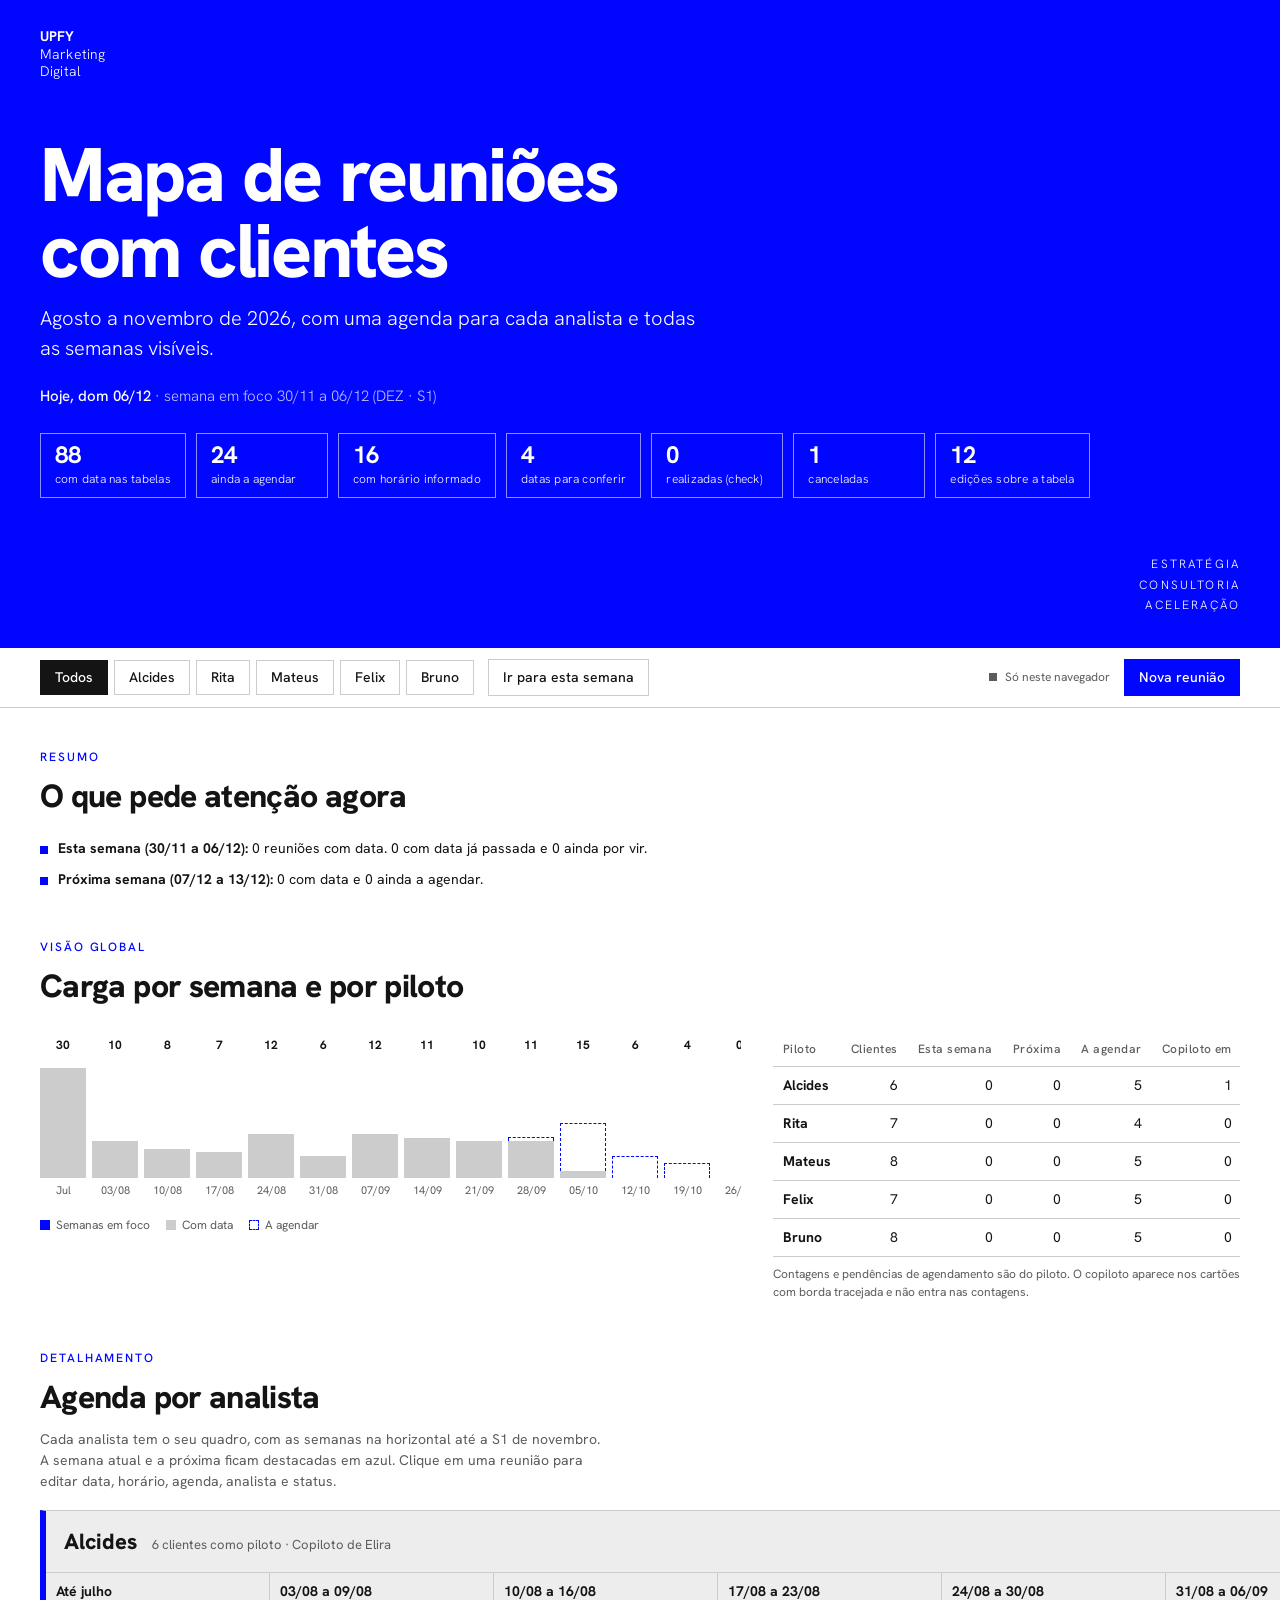
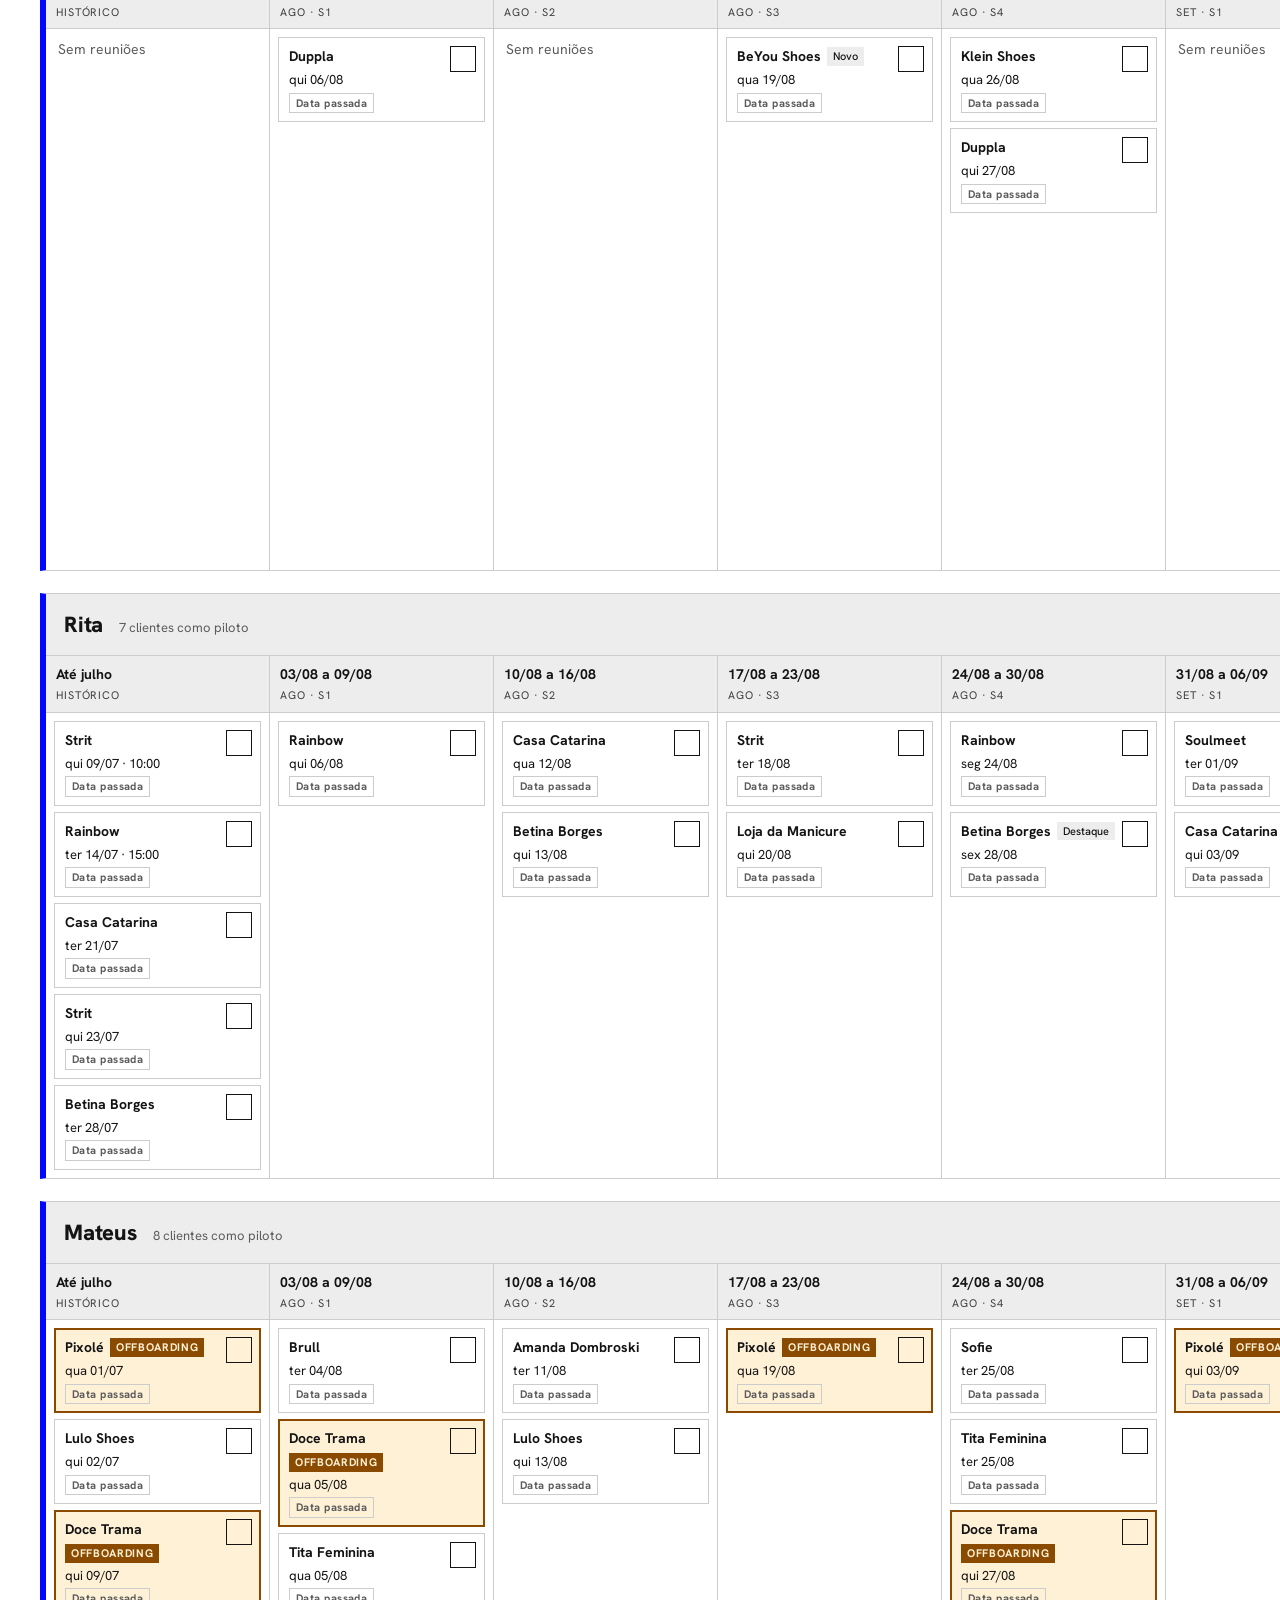
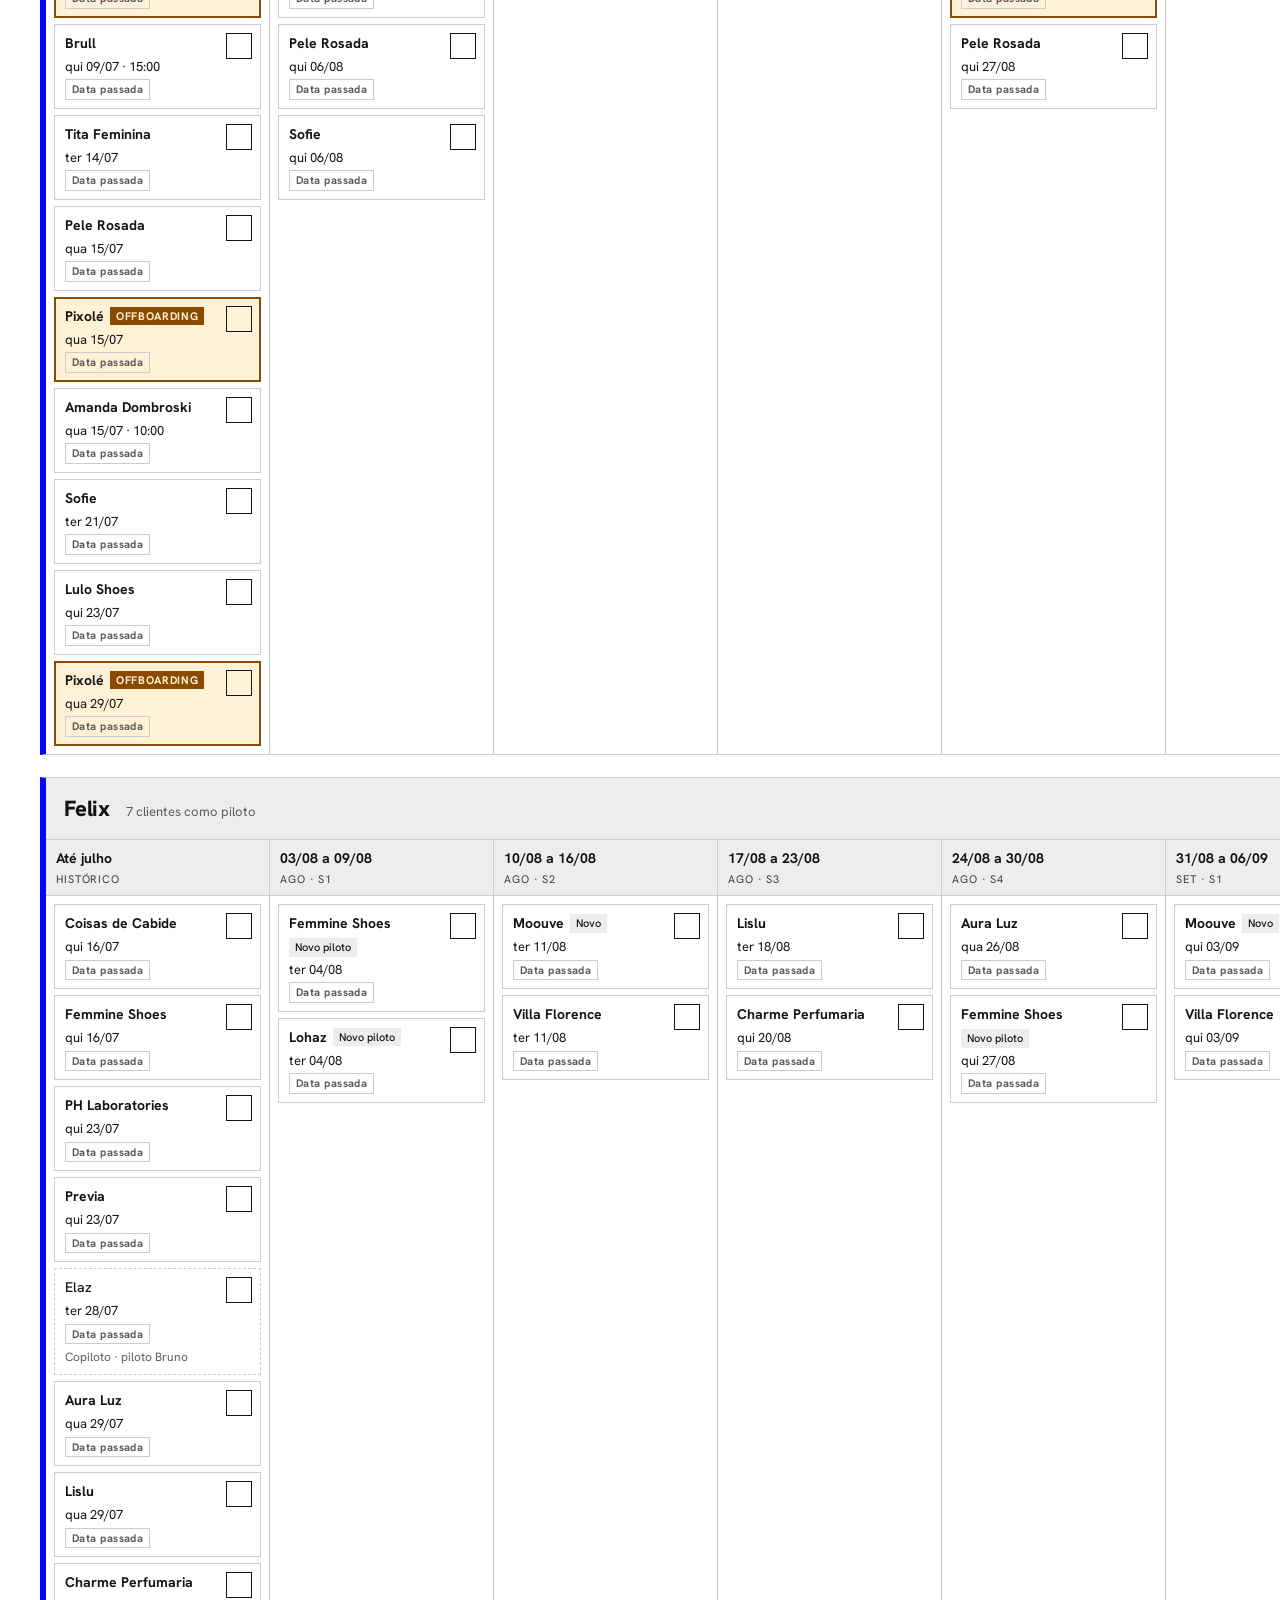
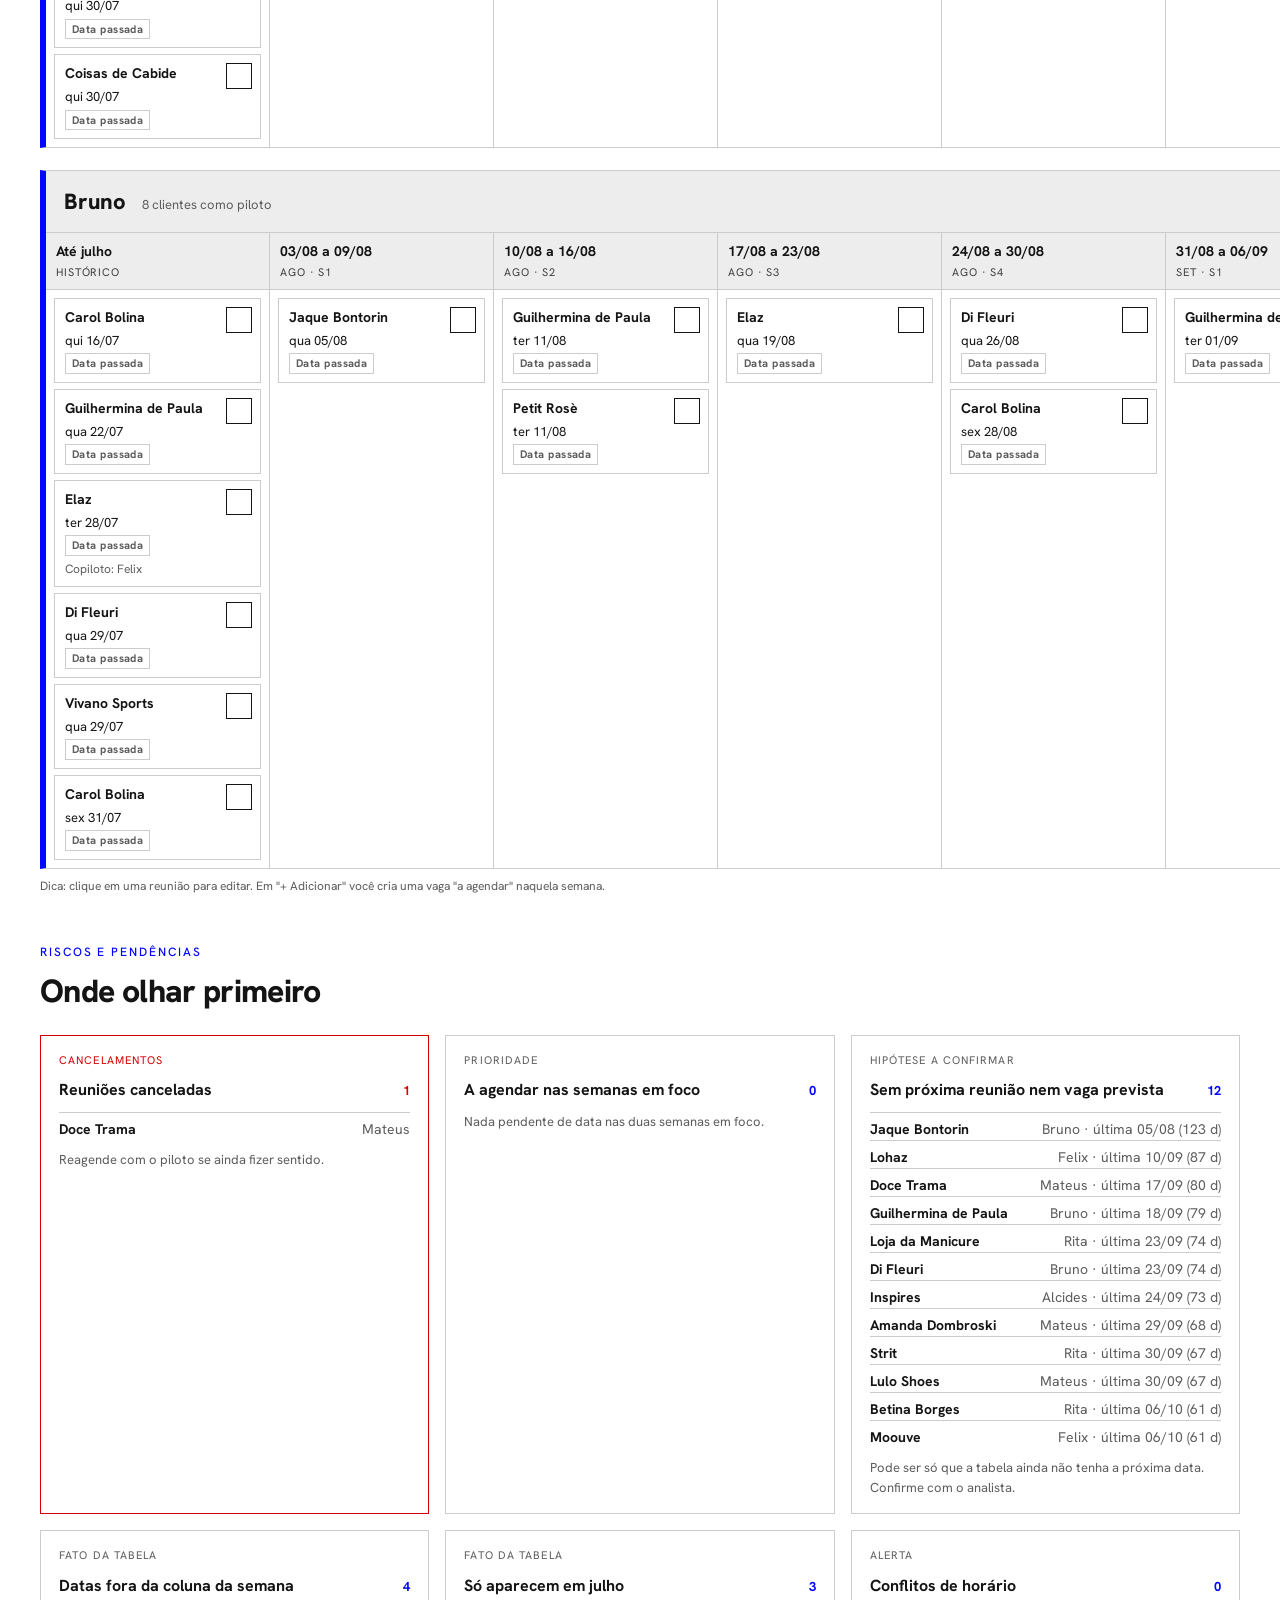
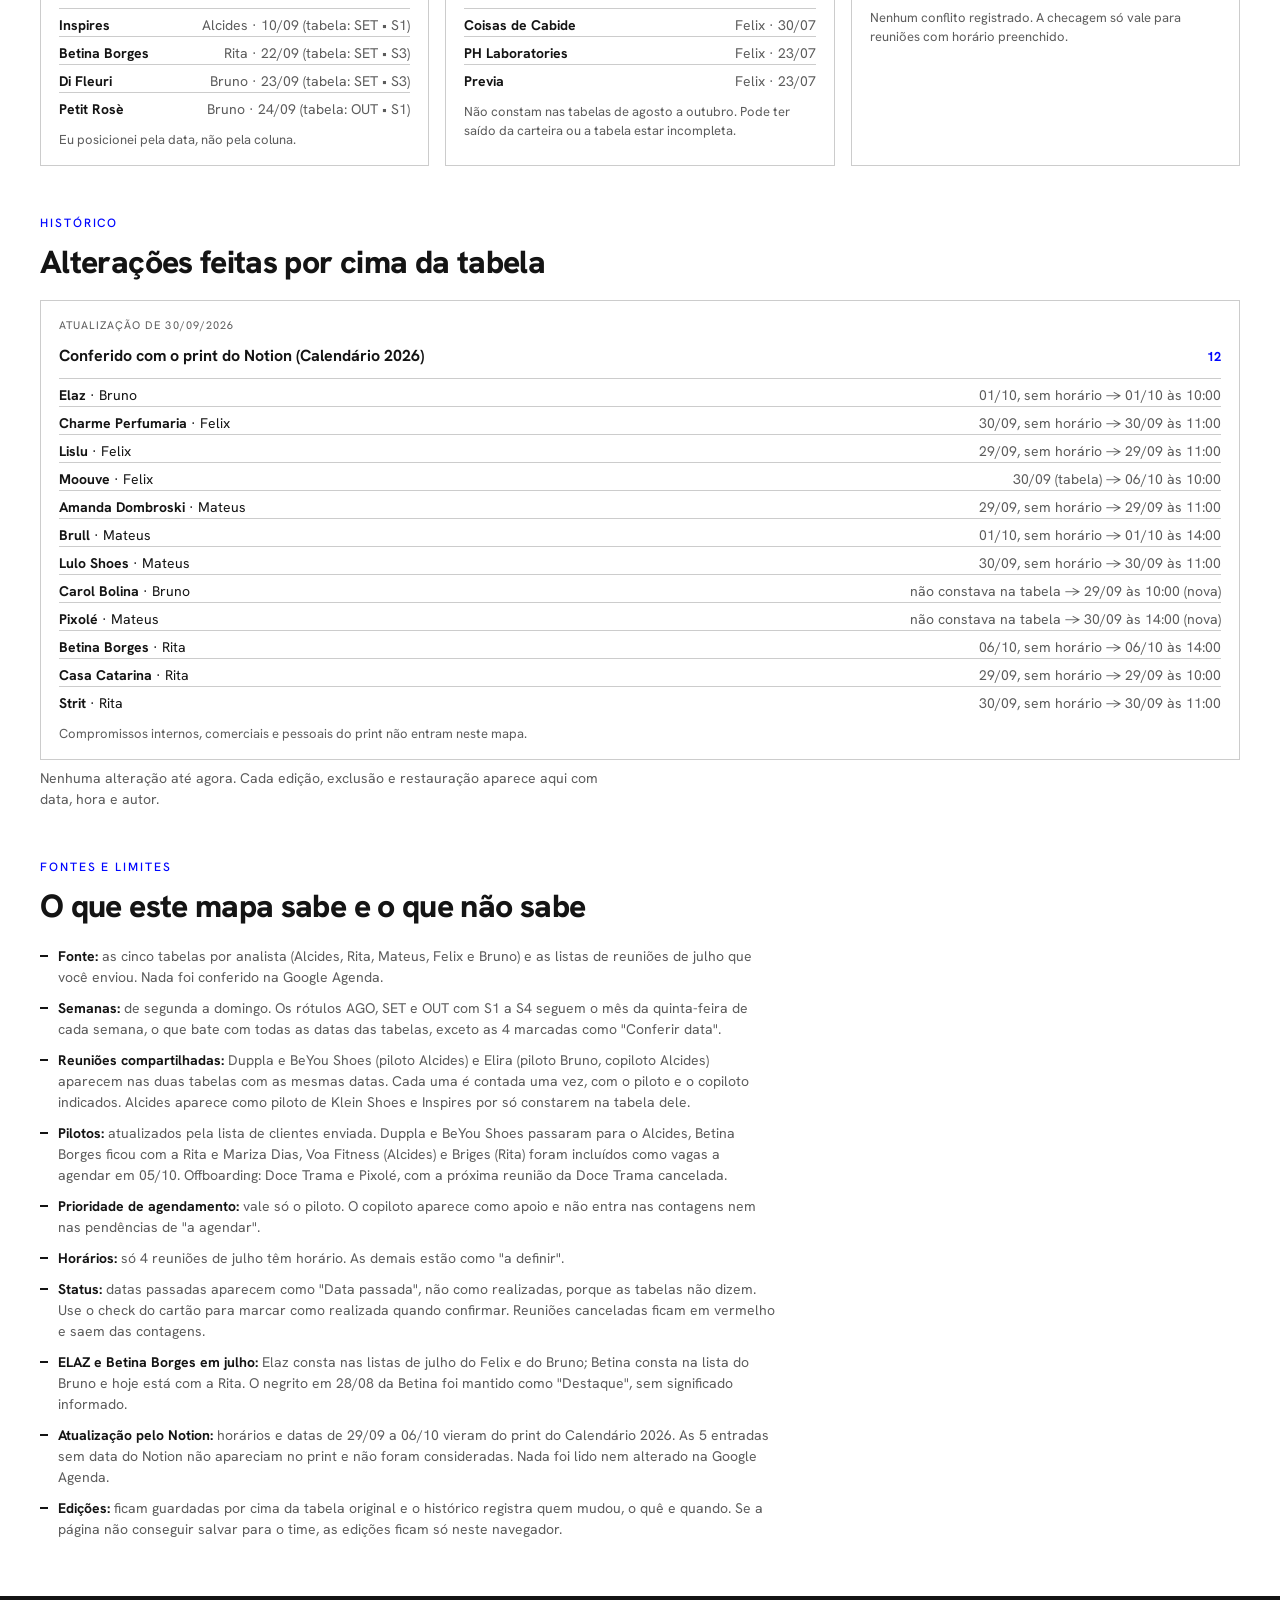
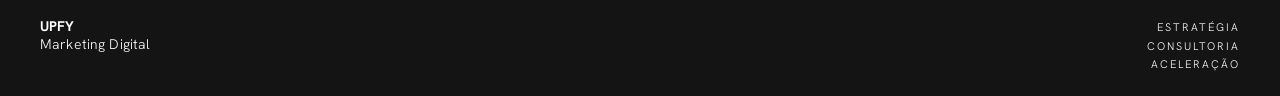
==== mapa-reunioes-upfy.html @ 55b04e7f "Atualiza mapa de reuniões UPFY: novos clientes, pilotos, offboarding e agenda por analista Co-Author" ====
<!doctype html><html lang="pt-BR"><head><meta charset="utf-8"><meta name="viewport" content="width=device-width,initial-scale=1,viewport-fit=cover"><style>html{color-scheme:light;padding:env(safe-area-inset-top,0) 0 env(safe-area-inset-bottom,0)}body{margin:0}[hidden]{display:none!important}img{max-width:100%}</style></head><body><title>Mapa de Reuniões UPFY</title>
<link rel="stylesheet" href="https://fonts.googleapis.com/css2?family=Hanken+Grotesk:wght@300;400;500;700;800&display=swap">
<style>
/* Layout: capa azul UPFY, barra de filtros fixa, quadro analista x semana com foco em 2 colunas e blur nas demais. */
:root{
  --blue:#0006FF; --ink:#141414; --gray:#CCCCCC; --light:#EDEDED;
  --bg:#FFFFFF; --fg:#141414; --muted:#5C5C5C; --line:#CCCCCC; --surface:#EDEDED; --card:#FFFFFF;
  --focus:#F0F1FF; --accent:#0006FF; --accent-ink:#0006FF; --on-accent:#FFFFFF;
  --warn:#8A4B00; --warn-bg:#FFF1D6; --bar:#CCCCCC;
  --ferrari:#D40000; --ferrari-ink:#D40000; --ferrari-bg:#FDECEC;
  --font:'Hanken Grotesk',system-ui,-apple-system,'Segoe UI',Roboto,sans-serif;
  --col-f:280px; --col-o:224px;
}
@media (prefers-color-scheme: dark){:root:not([data-theme="light"]){
  --bg:#141414; --fg:#EDEDED; --muted:#A6A6A6; --line:#383838; --surface:#1F1F1F; --card:#1B1B1B;
  --focus:#10124A; --accent-ink:#8A8FFF; --warn:#F2B75B; --warn-bg:#2B2112; --bar:#4A4A4A; --ferrari-ink:#FF6B5E; --ferrari-bg:#2A1312; color-scheme:dark;}}
:root[data-theme="dark"]{
  --bg:#141414; --fg:#EDEDED; --muted:#A6A6A6; --line:#383838; --surface:#1F1F1F; --card:#1B1B1B;
  --focus:#10124A; --accent-ink:#8A8FFF; --warn:#F2B75B; --warn-bg:#2B2112; --bar:#4A4A4A; --ferrari-ink:#FF6B5E; --ferrari-bg:#2A1312; color-scheme:dark;}
*{box-sizing:border-box}
body{background:var(--bg);color:var(--fg);font-family:var(--font);font-size:14px;line-height:1.5;margin:0}
button,input,select,textarea{font:inherit;color:inherit}
h1,h2,h3,p,ul{margin:0}
ul{padding:0;list-style:none}
.wrap{width:100%;max-width:1320px;margin:0 auto;padding-inline:clamp(16px,4vw,40px)}
:focus-visible{outline:2px solid var(--accent-ink);outline-offset:2px}

/* Capa */
.cover{background:var(--blue);color:#fff}
.cover .wrap{padding-block:28px 32px;display:grid;gap:56px}
.sig{font-weight:300;font-size:14px;line-height:1.25;letter-spacing:.01em}
.sig b{font-weight:700;display:block}
.cover h1{font-size:clamp(38px,7vw,76px);font-weight:800;line-height:1;letter-spacing:-.03em;text-wrap:balance}
.cover .sub{font-weight:300;font-size:clamp(16px,2vw,20px);margin-top:14px;max-width:60ch}
.cover .now{margin-top:22px;font-weight:500;font-size:15px}
.cover .now span{opacity:.75;font-weight:300}
.tagline{justify-self:end;text-align:right;font-weight:300;font-size:12px;letter-spacing:.18em;text-transform:uppercase;line-height:1.7}
.seals{display:flex;flex-wrap:wrap;gap:10px;margin-top:26px}
.seal{border:1px solid rgba(255,255,255,.55);padding:8px 14px;min-width:132px}
.seal b{display:block;font-size:24px;font-weight:700;line-height:1.1;font-variant-numeric:tabular-nums}
.seal span{font-size:12px;font-weight:300;letter-spacing:.02em}

/* Barra */
.bar{position:sticky;top:env(safe-area-inset-top,0px);z-index:30;background:var(--bg);border-bottom:1px solid var(--line)}
.bar .wrap{display:flex;flex-wrap:wrap;gap:10px 14px;align-items:center;padding-block:10px}
.chips{display:flex;gap:6px;overflow-x:auto;max-width:100%;padding-block:2px}
.chip{border:1px solid var(--line);background:transparent;padding:6px 14px;cursor:pointer;white-space:nowrap;font-weight:500}
.chip[aria-pressed="true"]{background:var(--fg);color:var(--bg);border-color:var(--fg)}
.btn{border:1px solid var(--fg);background:transparent;padding:7px 14px;cursor:pointer;font-weight:500}
.btn:hover{background:var(--surface)}
.btn.primary{background:var(--accent);border-color:var(--accent);color:var(--on-accent)}
.btn.primary:hover{filter:brightness(1.12)}
.btn.ghost{border-color:var(--line)}
.btn.danger{border-color:var(--ferrari);color:var(--ferrari-ink)}
.btn.danger:hover{background:var(--ferrari-bg)}
.btn[disabled]{opacity:.45;cursor:not-allowed}
.sp{flex:1}
.sync{display:inline-flex;align-items:center;gap:8px;font-size:12px;color:var(--muted);white-space:nowrap}
.sync i{width:8px;height:8px;background:var(--muted);display:inline-block}
.sync[data-s="shared"] i{background:var(--accent-ink)}

/* Seções */
section{padding-block:40px 8px;scroll-margin-top:64px}
.eyebrow{font-size:12px;letter-spacing:.16em;text-transform:uppercase;font-weight:500;color:var(--accent-ink)}
h2{font-size:clamp(24px,3vw,32px);font-weight:800;letter-spacing:-.02em;margin-top:6px;text-wrap:balance}
.lead{color:var(--muted);margin-top:8px;max-width:70ch}
.points{margin-top:18px;display:grid;gap:10px;max-width:92ch}
.points li{padding-left:18px;position:relative}
.points li::before{content:"";position:absolute;left:0;top:.6em;width:8px;height:8px;background:var(--accent)}

/* Visão global */
.global{display:grid;grid-template-columns:minmax(0,1.5fr) minmax(0,1fr);gap:32px;margin-top:22px}
.strip{display:flex;align-items:flex-end;gap:6px;overflow-x:auto;padding-bottom:6px}
.wcol{flex:1 0 46px;display:flex;flex-direction:column;align-items:center;gap:4px;background:none;border:0;padding:4px 0;cursor:pointer}
.wcol .n{font-size:12px;font-weight:700;font-variant-numeric:tabular-nums;min-height:18px}
.wcol .stack{display:flex;flex-direction:column;justify-content:flex-end;height:120px;width:100%}
.wcol .d{background:var(--bar);width:100%}
.wcol .a{border:1px dashed var(--accent-ink);border-bottom:0;width:100%}
.wcol.foc .d{background:var(--accent)}
.wcol .l{font-size:11px;color:var(--muted);font-variant-numeric:tabular-nums}
.wcol.foc .l{color:var(--accent-ink);font-weight:700}
.legend{display:flex;gap:16px;flex-wrap:wrap;font-size:12px;color:var(--muted);margin-top:8px}
.legend i{display:inline-block;width:10px;height:10px;margin-right:6px;vertical-align:-1px}
.tbl{overflow-x:auto}
table{border-collapse:collapse;width:100%;font-variant-numeric:tabular-nums}
th,td{text-align:left;padding:8px 10px;border-bottom:1px solid var(--line);white-space:nowrap}
th{font-size:12px;font-weight:500;color:var(--muted);letter-spacing:.04em}
td.num,th.num{text-align:right}

/* Quadro: um callout por analista, semanas em linha horizontal */
.board{margin-top:18px;display:grid;gap:22px}
.callout{border:1px solid var(--line);border-left:6px solid var(--accent);background:var(--bg)}
.co-head{display:flex;flex-wrap:wrap;align-items:baseline;gap:4px 16px;padding:14px 18px;background:var(--surface);border-bottom:1px solid var(--line)}
.co-head b{font-size:22px;font-weight:800;letter-spacing:-.01em}
.co-head small{color:var(--muted);font-size:13px}
.co-head .co-n{margin-left:auto;font-variant-numeric:tabular-nums;font-size:13px;color:var(--accent-ink);font-weight:700}
.weeks{display:flex;overflow-x:auto;overscroll-behavior-x:contain}
.wk-col{flex:0 0 var(--col-o);width:var(--col-o);display:flex;flex-direction:column;border-right:1px solid var(--line)}
.wk-col.foc{flex-basis:var(--col-f);width:var(--col-f)}
.wh{background:var(--surface);border-bottom:1px solid var(--line);padding:8px 10px;display:flex;flex-direction:column;gap:2px}
.wh.foc{background:var(--accent);color:var(--on-accent)}
.wh .wk{font-weight:700;font-variant-numeric:tabular-nums}
.wh .sl{font-size:11px;letter-spacing:.08em;opacity:.8}
.wh .bd{font-size:11px;font-weight:700;letter-spacing:.08em;text-transform:uppercase}
.cell{padding:8px;flex:1;min-height:84px}
.cell.foc{background:var(--focus)}
.cards{display:flex;flex-direction:column;gap:6px}
.none{color:var(--muted);padding:2px 4px}
.mc{display:grid;grid-template-columns:minmax(0,1fr) auto;align-items:start;gap:0 6px;background:var(--card);border:1px solid var(--line);padding:8px 8px 8px 10px}
.mc-main{display:grid;gap:3px;text-align:left;background:none;border:0;padding:0;cursor:pointer;min-width:0}
.ck{width:26px;height:26px;border:1px solid var(--fg);background:transparent;cursor:pointer;display:grid;place-items:center;font-size:15px;line-height:1;color:transparent;padding:0}
.ck:hover{color:var(--muted)}
.ck[aria-pressed="true"]{background:var(--fg);border-color:var(--fg);color:var(--bg)}
.mc .lk{grid-column:1/-1;margin-top:4px}
.mc.is-cop{border-style:dashed;background:transparent}
.mc.is-cop .nm>span:first-child{font-weight:500}
.mc.st-realizada .wn{color:var(--muted)}
.mc:hover{border-color:var(--fg)}
.mc.st-hoje{border:2px solid var(--accent-ink);padding:7px 7px 7px 9px}
.mc .nm{font-weight:700;display:flex;flex-wrap:wrap;gap:4px 6px;align-items:center}
.mc .wn{font-variant-numeric:tabular-nums;font-size:13px}
.mc .ft{display:flex;flex-wrap:wrap;gap:4px 6px;align-items:center;font-size:12px;color:var(--muted)}
.mc a{color:var(--accent-ink);font-size:12px}
.mc.offb{border-color:var(--warn);background:var(--warn-bg);border-width:2px;padding:7px 7px 7px 9px}
.tg.off{background:var(--warn);color:var(--warn-bg);font-weight:700;text-transform:uppercase;letter-spacing:.06em}
.mc.st-cancelada{border-color:var(--ferrari);background:var(--ferrari-bg)}
.mc.st-cancelada .nm>span:first-child{text-decoration:line-through;color:var(--ferrari-ink)}
.mc.st-cancelada .wn{text-decoration:line-through;color:var(--ferrari-ink)}
.mc.st-cancelada .ft{color:var(--ferrari-ink)}
.mc.st-cancelada .ck{display:none}
.pill{font-size:11px;font-weight:700;letter-spacing:.04em;padding:1px 6px;border:1px solid var(--fg);white-space:nowrap}
.pill.hoje{background:var(--accent);border-color:var(--accent);color:var(--on-accent)}
.pill.agendar{border:1px dashed var(--accent-ink);color:var(--accent-ink)}
.pill.passada{border-color:var(--line);color:var(--muted)}
.pill.realizada{background:var(--fg);color:var(--bg)}
.pill.cancelada{background:var(--ferrari);border-color:var(--ferrari);color:#fff}
.pill.remarcada{border-color:var(--warn);color:var(--warn)}
.tg{font-size:11px;font-weight:500;padding:1px 6px;background:var(--surface);color:var(--fg);white-space:nowrap}
.tg.warn{background:var(--warn-bg);color:var(--warn)}
.add{border:1px dashed var(--line);background:none;color:var(--muted);padding:5px;cursor:pointer;font-size:12px;opacity:0}
.cell:hover .add,.cell:focus-within .add{opacity:1}
.cell.foc .add{opacity:.9}
.hint{font-size:12px;color:var(--muted);margin-top:8px}

/* Riscos */
.risks{display:grid;grid-template-columns:repeat(auto-fit,minmax(min(100%,300px),1fr));gap:16px;margin-top:20px}
.risk{border:1px solid var(--line);padding:16px 18px;display:grid;gap:10px;align-content:start}
.risk h3{font-size:16px;font-weight:700;display:flex;gap:8px;align-items:baseline;justify-content:space-between}
.risk h3 span{font-size:13px;color:var(--accent-ink);font-variant-numeric:tabular-nums}
.risk .tag-h{font-size:11px;letter-spacing:.1em;text-transform:uppercase;color:var(--muted)}
.risk li{display:flex;justify-content:space-between;gap:10px;border-top:1px solid var(--line);padding-top:6px}
.risk li span:last-child{color:var(--muted);text-align:right}
.risk p{color:var(--muted);font-size:13px}
.hist li{display:grid;grid-template-columns:110px minmax(0,1fr);gap:12px;padding:8px 0;border-top:1px solid var(--line)}
.hist time{color:var(--muted);font-variant-numeric:tabular-nums;font-size:13px}
.src{display:grid;gap:10px;margin-top:16px;max-width:92ch}
.src li{padding-left:18px;position:relative;color:var(--muted)}
.src li::before{content:"";position:absolute;left:0;top:.65em;width:8px;height:2px;background:var(--fg)}
.src li b{color:var(--fg);font-weight:700}
footer{margin-top:48px;background:var(--ink);color:#fff}
footer .wrap{padding-block:22px;display:flex;justify-content:space-between;gap:16px;flex-wrap:wrap;font-weight:300;font-size:12px}
footer .tagline{font-size:11px}

/* Gaveta de edição */
.scrim{position:fixed;inset:0;background:rgba(20,20,20,.5);z-index:60;display:none}
.scrim.on{display:block}
.drawer{position:fixed;top:0;right:0;bottom:0;width:min(440px,100%);background:var(--bg);border-left:2px solid var(--accent);z-index:70;transform:translateX(102%);transition:transform .22s;display:flex;flex-direction:column;padding-top:env(safe-area-inset-top,0px)}
.drawer.on{transform:none}
.drawer header{padding:18px 22px 12px;display:flex;justify-content:space-between;align-items:flex-start;gap:12px}
.drawer h3{font-size:20px;font-weight:800}
.x{border:1px solid var(--line);background:none;width:36px;height:36px;cursor:pointer;font-size:18px;line-height:1}
.dform{overflow:auto;padding:0 22px 16px;display:grid;gap:14px;align-content:start;flex:1}
.f{display:grid;gap:4px}
.f label{font-size:12px;letter-spacing:.06em;text-transform:uppercase;color:var(--muted);font-weight:500}
.f input,.f select,.f textarea{border:1px solid var(--line);background:var(--bg);padding:9px 10px;width:100%;border-radius:0}
.f textarea{min-height:84px;resize:vertical}
.two{display:grid;grid-template-columns:1fr 1fr;gap:12px}
.note{background:var(--warn-bg);color:var(--warn);padding:10px 12px;font-size:13px}
.note.cancel{background:var(--ferrari-bg);color:var(--ferrari-ink);border-left:3px solid var(--ferrari)}
.risk.cancel{border-color:var(--ferrari)}
.risk.cancel h3 span,.risk.cancel .tag-h{color:var(--ferrari-ink)}
.origin{font-size:12px;color:var(--muted)}
.dfoot{border-top:1px solid var(--line);padding:14px 22px calc(14px + env(safe-area-inset-bottom,0px));display:flex;flex-wrap:wrap;gap:8px;align-items:center}
.err{color:var(--warn);font-size:13px;min-height:18px}
.toast{position:fixed;left:50%;bottom:calc(20px + env(safe-area-inset-bottom,0px));transform:translate(-50%,20px);background:var(--fg);color:var(--bg);padding:10px 16px;z-index:90;opacity:0;pointer-events:none;transition:.2s;max-width:calc(100% - 32px)}
.toast.on{opacity:1;transform:translate(-50%,0)}

@media (max-width:760px){
  .bar{position:static}
  section{scroll-margin-top:12px}
  :root{--col-f:240px;--col-o:210px}
  .global{grid-template-columns:minmax(0,1fr)}
  .cover .wrap{gap:40px}
    .hist li{grid-template-columns:1fr;gap:2px}
  .drawer{top:auto;width:100%;max-height:92%;border-left:0;border-top:2px solid var(--accent);transform:translateY(102%)}
}
@media (prefers-reduced-motion:reduce){*{transition:none!important}}
</style>

<div id="cover" class="cover"></div>

<div class="bar">
  <div class="wrap">
    <div class="chips" id="chips" role="group" aria-label="Filtrar por analista"></div>
    <button class="btn ghost" id="b-focus">Ir para esta semana</button>
    <span class="sp"></span>
    <span class="sync" id="sync" data-s="wait"><i></i><span>Conectando</span></span>
    <button class="btn primary" id="b-new">Nova reunião</button>
  </div>
</div>

<main class="wrap">
  <section id="resumo"></section>
  <section id="global"></section>
  <section id="detalhe">
    <p class="eyebrow">Detalhamento</p>
    <h2>Agenda por analista</h2>
    <p class="lead">Cada analista tem o seu quadro, com as semanas na horizontal até a S1 de novembro. A semana atual e a próxima ficam destacadas em azul. Clique em uma reunião para editar data, horário, agenda, analista e status.</p>
    <div class="board" id="board" aria-label="Agenda de reuniões por analista"></div>
    <p class="hint" id="hint"></p>
  </section>
  <section id="riscos"></section>
  <section id="historico"></section>
  <section id="fontes"></section>
</main>

<footer><div class="wrap"><div class="sig"><b>UPFY</b>Marketing Digital</div><div class="tagline">Estratégia<br>Consultoria<br>Aceleração</div></div></footer>

<div class="scrim" id="scrim"></div>
<aside class="drawer" id="drawer" aria-hidden="true" aria-labelledby="d-title" role="dialog">
  <header><div><h3 id="d-title">Reunião</h3><p class="origin" id="d-origin"></p></div><button class="x" id="d-x" aria-label="Fechar">×</button></header>
  <form class="dform" id="dform" autocomplete="off">
    <div class="note" id="d-note" hidden></div>
    <div class="note cancel" id="d-cnote" hidden>Reunião cancelada: aparece em vermelho no quadro e sai das contagens.</div>
    <div class="f"><label for="m-cliente">Cliente</label><input id="m-cliente" type="text" required></div>
    <div class="two">
      <div class="f"><label for="m-analista">Piloto (prioridade no agendamento)</label><select id="m-analista"></select></div>
      <div class="f"><label for="m-copiloto">Copiloto (apoio)</label><select id="m-copiloto"></select></div>
    </div>
    <div class="two">
      <div class="f"><label for="m-data">Data</label><input id="m-data" type="date"></div>
      <div class="f"><label for="m-hora">Horário</label><input id="m-hora" type="time"></div>
    </div>
    <div class="f" id="f-semana"><label for="m-semana">Semana prevista (sem data definida)</label><select id="m-semana"></select></div>
    <div class="f"><label for="m-status">Status</label><select id="m-status">
      <option value="">Automático (pela data)</option><option value="realizada">Realizada (check)</option><option value="remarcada">Remarcada</option><option value="cancelada">Cancelada</option></select></div>
    <div class="f"><label for="m-link">Link da agenda ou da chamada</label><input id="m-link" type="url" placeholder="https://"></div>
    <div class="f"><label for="m-pauta">Pauta e observações</label><textarea id="m-pauta"></textarea></div>
    <p class="err" id="d-err" role="alert"></p>
  </form>
  <div class="dfoot">
    <button class="btn primary" id="d-save" type="button">Salvar</button>
    <button class="btn ghost" id="d-clear" type="button">Limpar data</button>
    <button class="btn ghost" id="d-revert" type="button" hidden>Voltar ao original</button>
    <span class="sp"></span>
    <button class="btn danger" id="d-cancel" type="button">Cancelar reunião</button>
    <button class="btn ghost" id="d-del" type="button">Excluir</button>
  </div>
</aside>
<div class="toast" id="toast" role="status" aria-live="polite"></div>

<script>
(function(){
"use strict";
var BASE = [{"id": "alc-klein-shoes-2026-08-26", "cliente": "Klein Shoes", "analista": "Alcides", "copiloto": "", "data": "2026-08-26", "hora": "", "semana": "2026-08-24", "pauta": "", "nota": "", "link": "", "status": "", "flags": [], "origem": "AGO • S4"}, {"id": "alc-klein-shoes-2026-09-15", "cliente": "Klein Shoes", "analista": "Alcides", "copiloto": "", "data": "2026-09-15", "hora": "", "semana": "2026-09-14", "pauta": "", "nota": "", "link": "", "status": "", "flags": [], "origem": "SET • S3"}, {"id": "alc-klein-shoes-s9", "cliente": "Klein Shoes", "analista": "Alcides", "copiloto": "", "data": "", "hora": "", "semana": "2026-10-05", "pauta": "", "nota": "", "link": "", "status": "", "flags": [], "origem": "OUT • S2"}, {"id": "alc-inspires-2026-09-10", "cliente": "Inspires", "analista": "Alcides", "copiloto": "", "data": "2026-09-10", "hora": "", "semana": "2026-09-07", "pauta": "", "nota": "Na tabela a data está na coluna SET • S1, mas 10/09 cai em outra semana. Posicionada pela data; confirmar.", "link": "", "status": "", "flags": ["divergencia"], "origem": "SET • S1"}, {"id": "alc-inspires-2026-09-24", "cliente": "Inspires", "analista": "Alcides", "copiloto": "", "data": "2026-09-24", "hora": "", "semana": "2026-09-21", "pauta": "", "nota": "", "link": "", "status": "", "flags": [], "origem": "SET • S4"}, {"id": "rit-casa-catarina-2026-08-12", "cliente": "Casa Catarina", "analista": "Rita", "copiloto": "", "data": "2026-08-12", "hora": "", "semana": "2026-08-10", "pauta": "", "nota": "", "link": "", "status": "", "flags": [], "origem": "AGO • S2"}, {"id": "rit-casa-catarina-2026-09-03", "cliente": "Casa Catarina", "analista": "Rita", "copiloto": "", "data": "2026-09-03", "hora": "", "semana": "2026-08-31", "pauta": "", "nota": "", "link": "", "status": "", "flags": [], "origem": "SET • S1"}, {"id": "rit-casa-catarina-2026-09-29", "cliente": "Casa Catarina", "analista": "Rita", "copiloto": "", "data": "2026-09-29", "hora": "10:00", "semana": "2026-09-28", "pauta": "", "nota": "Horário conferido no print do Notion (30/09/2026).", "link": "", "status": "", "flags": ["notion"], "origem": "OUT • S1"}, {"id": "rit-casa-catarina-s10", "cliente": "Casa Catarina", "analista": "Rita", "copiloto": "", "data": "", "hora": "", "semana": "2026-10-12", "pauta": "", "nota": "", "link": "", "status": "", "flags": [], "origem": "OUT • S3"}, {"id": "rit-rainbow-2026-08-06", "cliente": "Rainbow", "analista": "Rita", "copiloto": "", "data": "2026-08-06", "hora": "", "semana": "2026-08-03", "pauta": "", "nota": "", "link": "", "status": "", "flags": [], "origem": "AGO • S1"}, {"id": "rit-rainbow-2026-08-24", "cliente": "Rainbow", "analista": "Rita", "copiloto": "", "data": "2026-08-24", "hora": "", "semana": "2026-08-24", "pauta": "", "nota": "", "link": "", "status": "", "flags": [], "origem": "AGO • S4"}, {"id": "rit-rainbow-2026-09-17", "cliente": "Rainbow", "analista": "Rita", "copiloto": "", "data": "2026-09-17", "hora": "", "semana": "2026-09-14", "pauta": "", "nota": "", "link": "", "status": "", "flags": [], "origem": "SET • S3"}, {"id": "rit-rainbow-s9", "cliente": "Rainbow", "analista": "Rita", "copiloto": "", "data": "", "hora": "", "semana": "2026-10-05", "pauta": "", "nota": "", "link": "", "status": "", "flags": [], "origem": "OUT • S2"}, {"id": "rit-strit-2026-08-18", "cliente": "Strit", "analista": "Rita", "copiloto": "", "data": "2026-08-18", "hora": "", "semana": "2026-08-17", "pauta": "", "nota": "", "link": "", "status": "", "flags": [], "origem": "AGO • S3"}, {"id": "rit-strit-2026-09-08", "cliente": "Strit", "analista": "Rita", "copiloto": "", "data": "2026-09-08", "hora": "", "semana": "2026-09-07", "pauta": "", "nota": "", "link": "", "status": "", "flags": [], "origem": "SET • S2"}, {"id": "rit-strit-2026-09-30", "cliente": "Strit", "analista": "Rita", "copiloto": "", "data": "2026-09-30", "hora": "11:00", "semana": "2026-09-28", "pauta": "", "nota": "Horário conferido no print do Notion (30/09/2026).", "link": "", "status": "", "flags": ["notion"], "origem": "OUT • S1"}, {"id": "rit-soulmeet-2026-09-01", "cliente": "Soulmeet", "analista": "Rita", "copiloto": "", "data": "2026-09-01", "hora": "", "semana": "2026-08-31", "pauta": "", "nota": "", "link": "", "status": "", "flags": [], "origem": "SET • S1"}, {"id": "rit-soulmeet-2026-09-23", "cliente": "Soulmeet", "analista": "Rita", "copiloto": "", "data": "2026-09-23", "hora": "", "semana": "2026-09-21", "pauta": "", "nota": "", "link": "", "status": "", "flags": [], "origem": "SET • S4"}, {"id": "rit-soulmeet-s10", "cliente": "Soulmeet", "analista": "Rita", "copiloto": "", "data": "", "hora": "", "semana": "2026-10-12", "pauta": "", "nota": "", "link": "", "status": "", "flags": [], "origem": "OUT • S3"}, {"id": "rit-loja-da-manicure-2026-08-20", "cliente": "Loja da Manicure", "analista": "Rita", "copiloto": "", "data": "2026-08-20", "hora": "", "semana": "2026-08-17", "pauta": "", "nota": "", "link": "", "status": "", "flags": [], "origem": "AGO • S3"}, {"id": "rit-loja-da-manicure-2026-09-09", "cliente": "Loja da Manicure", "analista": "Rita", "copiloto": "", "data": "2026-09-09", "hora": "", "semana": "2026-09-07", "pauta": "", "nota": "", "link": "", "status": "", "flags": [], "origem": "SET • S2"}, {"id": "rit-loja-da-manicure-2026-09-23", "cliente": "Loja da Manicure", "analista": "Rita", "copiloto": "", "data": "2026-09-23", "hora": "", "semana": "2026-09-21", "pauta": "", "nota": "", "link": "", "status": "", "flags": [], "origem": "SET • S4"}, {"id": "rit-betina-borges-2026-08-13", "cliente": "Betina Borges", "analista": "Rita", "copiloto": "", "data": "2026-08-13", "hora": "", "semana": "2026-08-10", "pauta": "", "nota": "", "link": "", "status": "", "flags": [], "origem": "AGO • S2"}, {"id": "rit-betina-borges-2026-08-28", "cliente": "Betina Borges", "analista": "Rita", "copiloto": "", "data": "2026-08-28", "hora": "", "semana": "2026-08-24", "pauta": "", "nota": "", "link": "", "status": "", "flags": ["destaque"], "origem": "AGO • S4"}, {"id": "rit-betina-borges-2026-09-22", "cliente": "Betina Borges", "analista": "Rita", "copiloto": "", "data": "2026-09-22", "hora": "", "semana": "2026-09-21", "pauta": "", "nota": "Na tabela a data está na coluna SET • S3, mas 22/09 cai em outra semana. Posicionada pela data; confirmar.", "link": "", "status": "", "flags": ["divergencia"], "origem": "SET • S3"}, {"id": "rit-betina-borges-2026-10-06", "cliente": "Betina Borges", "analista": "Rita", "copiloto": "", "data": "2026-10-06", "hora": "14:00", "semana": "2026-10-05", "pauta": "", "nota": "Horário conferido no print do Notion (30/09/2026).", "link": "", "status": "", "flags": ["notion"], "origem": "OUT • S2"}, {"id": "mat-amanda-dombroski-2026-08-11", "cliente": "Amanda Dombroski", "analista": "Mateus", "copiloto": "", "data": "2026-08-11", "hora": "", "semana": "2026-08-10", "pauta": "", "nota": "", "link": "", "status": "", "flags": [], "origem": "AGO • S2"}, {"id": "mat-amanda-dombroski-2026-09-10", "cliente": "Amanda Dombroski", "analista": "Mateus", "copiloto": "", "data": "2026-09-10", "hora": "", "semana": "2026-09-07", "pauta": "", "nota": "", "link": "", "status": "", "flags": [], "origem": "SET • S2"}, {"id": "mat-amanda-dombroski-2026-09-29", "cliente": "Amanda Dombroski", "analista": "Mateus", "copiloto": "", "data": "2026-09-29", "hora": "11:00", "semana": "2026-09-28", "pauta": "", "nota": "Horário conferido no print do Notion (30/09/2026).", "link": "", "status": "", "flags": ["notion"], "origem": "OUT • S1"}, {"id": "mat-brull-2026-08-04", "cliente": "Brull", "analista": "Mateus", "copiloto": "", "data": "2026-08-04", "hora": "", "semana": "2026-08-03", "pauta": "", "nota": "", "link": "", "status": "", "flags": [], "origem": "AGO • S1"}, {"id": "mat-brull-2026-09-08", "cliente": "Brull", "analista": "Mateus", "copiloto": "", "data": "2026-09-08", "hora": "", "semana": "2026-09-07", "pauta": "", "nota": "", "link": "", "status": "", "flags": [], "origem": "SET • S2"}, {"id": "mat-brull-2026-10-01", "cliente": "Brull", "analista": "Mateus", "copiloto": "", "data": "2026-10-01", "hora": "14:00", "semana": "2026-09-28", "pauta": "", "nota": "Horário conferido no print do Notion (30/09/2026).", "link": "", "status": "", "flags": ["notion"], "origem": "OUT • S1"}, {"id": "mat-brull-s10", "cliente": "Brull", "analista": "Mateus", "copiloto": "", "data": "", "hora": "", "semana": "2026-10-12", "pauta": "", "nota": "", "link": "", "status": "", "flags": [], "origem": "OUT • S3"}, {"id": "mat-doce-trama-2026-08-05", "cliente": "Doce Trama", "analista": "Mateus", "copiloto": "", "data": "2026-08-05", "hora": "", "semana": "2026-08-03", "pauta": "", "nota": "", "link": "", "status": "", "flags": ["offboarding"], "origem": "AGO • S1"}, {"id": "mat-doce-trama-2026-08-27", "cliente": "Doce Trama", "analista": "Mateus", "copiloto": "", "data": "2026-08-27", "hora": "", "semana": "2026-08-24", "pauta": "", "nota": "", "link": "", "status": "", "flags": ["offboarding"], "origem": "AGO • S4"}, {"id": "mat-doce-trama-2026-09-17", "cliente": "Doce Trama", "analista": "Mateus", "copiloto": "", "data": "2026-09-17", "hora": "", "semana": "2026-09-14", "pauta": "", "nota": "", "link": "", "status": "", "flags": ["offboarding"], "origem": "SET • S3"}, {"id": "mat-doce-trama-s9", "cliente": "Doce Trama", "analista": "Mateus", "copiloto": "", "data": "", "hora": "", "semana": "2026-10-05", "pauta": "", "nota": "Reunião cancelada. Cliente em offboarding.", "link": "", "status": "cancelada", "flags": ["offboarding"], "origem": "OUT • S2"}, {"id": "mat-lulo-shoes-2026-08-13", "cliente": "Lulo Shoes", "analista": "Mateus", "copiloto": "", "data": "2026-08-13", "hora": "", "semana": "2026-08-10", "pauta": "", "nota": "", "link": "", "status": "", "flags": [], "origem": "AGO • S2"}, {"id": "mat-lulo-shoes-2026-09-09", "cliente": "Lulo Shoes", "analista": "Mateus", "copiloto": "", "data": "2026-09-09", "hora": "", "semana": "2026-09-07", "pauta": "", "nota": "", "link": "", "status": "", "flags": [], "origem": "SET • S2"}, {"id": "mat-lulo-shoes-2026-09-30", "cliente": "Lulo Shoes", "analista": "Mateus", "copiloto": "", "data": "2026-09-30", "hora": "11:00", "semana": "2026-09-28", "pauta": "", "nota": "Horário conferido no print do Notion (30/09/2026).", "link": "", "status": "", "flags": ["notion"], "origem": "OUT • S1"}, {"id": "mat-pixol--2026-08-19", "cliente": "Pixolé", "analista": "Mateus", "copiloto": "", "data": "2026-08-19", "hora": "", "semana": "2026-08-17", "pauta": "", "nota": "", "link": "", "status": "", "flags": ["offboarding"], "origem": "AGO • S3"}, {"id": "mat-pixol--2026-09-03", "cliente": "Pixolé", "analista": "Mateus", "copiloto": "", "data": "2026-09-03", "hora": "", "semana": "2026-08-31", "pauta": "", "nota": "", "link": "", "status": "", "flags": ["offboarding"], "origem": "SET • S1"}, {"id": "mat-pixol--2026-09-23", "cliente": "Pixolé", "analista": "Mateus", "copiloto": "", "data": "2026-09-23", "hora": "", "semana": "2026-09-21", "pauta": "", "nota": "", "link": "", "status": "", "flags": ["offboarding"], "origem": "SET • S4"}, {"id": "mat-pixol--s10", "cliente": "Pixolé", "analista": "Mateus", "copiloto": "", "data": "", "hora": "", "semana": "2026-10-12", "pauta": "", "nota": "", "link": "", "status": "", "flags": ["offboarding"], "origem": "OUT • S3"}, {"id": "mat-sofie-2026-08-06", "cliente": "Sofie", "analista": "Mateus", "copiloto": "", "data": "2026-08-06", "hora": "", "semana": "2026-08-03", "pauta": "", "nota": "", "link": "", "status": "", "flags": [], "origem": "AGO • S1"}, {"id": "mat-sofie-2026-08-25", "cliente": "Sofie", "analista": "Mateus", "copiloto": "", "data": "2026-08-25", "hora": "", "semana": "2026-08-24", "pauta": "", "nota": "", "link": "", "status": "", "flags": [], "origem": "AGO • S4"}, {"id": "mat-sofie-2026-09-17", "cliente": "Sofie", "analista": "Mateus", "copiloto": "", "data": "2026-09-17", "hora": "", "semana": "2026-09-14", "pauta": "", "nota": "", "link": "", "status": "", "flags": [], "origem": "SET • S3"}, {"id": "mat-sofie-s9", "cliente": "Sofie", "analista": "Mateus", "copiloto": "", "data": "", "hora": "", "semana": "2026-10-05", "pauta": "", "nota": "", "link": "", "status": "", "flags": [], "origem": "OUT • S2"}, {"id": "mat-tita-feminina-2026-08-05", "cliente": "Tita Feminina", "analista": "Mateus", "copiloto": "", "data": "2026-08-05", "hora": "", "semana": "2026-08-03", "pauta": "", "nota": "", "link": "", "status": "", "flags": [], "origem": "AGO • S1"}, {"id": "mat-tita-feminina-2026-08-25", "cliente": "Tita Feminina", "analista": "Mateus", "copiloto": "", "data": "2026-08-25", "hora": "", "semana": "2026-08-24", "pauta": "", "nota": "", "link": "", "status": "", "flags": [], "origem": "AGO • S4"}, {"id": "mat-tita-feminina-2026-09-22", "cliente": "Tita Feminina", "analista": "Mateus", "copiloto": "", "data": "2026-09-22", "hora": "", "semana": "2026-09-21", "pauta": "", "nota": "", "link": "", "status": "", "flags": [], "origem": "SET • S4"}, {"id": "mat-tita-feminina-s10", "cliente": "Tita Feminina", "analista": "Mateus", "copiloto": "", "data": "", "hora": "", "semana": "2026-10-12", "pauta": "", "nota": "", "link": "", "status": "", "flags": [], "origem": "OUT • S3"}, {"id": "mat-pele-rosada-2026-08-06", "cliente": "Pele Rosada", "analista": "Mateus", "copiloto": "", "data": "2026-08-06", "hora": "", "semana": "2026-08-03", "pauta": "", "nota": "", "link": "", "status": "", "flags": [], "origem": "AGO • S1"}, {"id": "mat-pele-rosada-2026-08-27", "cliente": "Pele Rosada", "analista": "Mateus", "copiloto": "", "data": "2026-08-27", "hora": "", "semana": "2026-08-24", "pauta": "", "nota": "", "link": "", "status": "", "flags": [], "origem": "AGO • S4"}, {"id": "mat-pele-rosada-2026-09-16", "cliente": "Pele Rosada", "analista": "Mateus", "copiloto": "", "data": "2026-09-16", "hora": "", "semana": "2026-09-14", "pauta": "", "nota": "", "link": "", "status": "", "flags": [], "origem": "SET • S3"}, {"id": "mat-pele-rosada-s9", "cliente": "Pele Rosada", "analista": "Mateus", "copiloto": "", "data": "", "hora": "", "semana": "2026-10-05", "pauta": "", "nota": "", "link": "", "status": "", "flags": [], "origem": "OUT • S2"}, {"id": "mat-duppla-2026-08-06", "cliente": "Duppla", "analista": "Alcides", "copiloto": "", "data": "2026-08-06", "hora": "", "semana": "2026-08-03", "pauta": "", "nota": "", "link": "", "status": "", "flags": [], "origem": "AGO • S1"}, {"id": "mat-duppla-2026-08-27", "cliente": "Duppla", "analista": "Alcides", "copiloto": "", "data": "2026-08-27", "hora": "", "semana": "2026-08-24", "pauta": "", "nota": "", "link": "", "status": "", "flags": [], "origem": "AGO • S4"}, {"id": "mat-duppla-2026-09-15", "cliente": "Duppla", "analista": "Alcides", "copiloto": "", "data": "2026-09-15", "hora": "", "semana": "2026-09-14", "pauta": "", "nota": "", "link": "", "status": "", "flags": [], "origem": "SET • S3"}, {"id": "mat-duppla-s9", "cliente": "Duppla", "analista": "Alcides", "copiloto": "", "data": "", "hora": "", "semana": "2026-10-05", "pauta": "", "nota": "", "link": "", "status": "", "flags": [], "origem": "OUT • S2"}, {"id": "fel-aura-luz-2026-08-26", "cliente": "Aura Luz", "analista": "Felix", "copiloto": "", "data": "2026-08-26", "hora": "", "semana": "2026-08-24", "pauta": "", "nota": "", "link": "", "status": "", "flags": [], "origem": "AGO • S4"}, {"id": "fel-aura-luz-2026-09-17", "cliente": "Aura Luz", "analista": "Felix", "copiloto": "", "data": "2026-09-17", "hora": "", "semana": "2026-09-14", "pauta": "", "nota": "", "link": "", "status": "", "flags": [], "origem": "SET • S3"}, {"id": "fel-aura-luz-s9", "cliente": "Aura Luz", "analista": "Felix", "copiloto": "", "data": "", "hora": "", "semana": "2026-10-05", "pauta": "", "nota": "", "link": "", "status": "", "flags": [], "origem": "OUT • S2"}, {"id": "fel-femmine-shoes-2026-08-04", "cliente": "Femmine Shoes", "analista": "Felix", "copiloto": "", "data": "2026-08-04", "hora": "", "semana": "2026-08-03", "pauta": "", "nota": "", "link": "", "status": "", "flags": ["piloto"], "origem": "AGO • S1"}, {"id": "fel-femmine-shoes-2026-08-27", "cliente": "Femmine Shoes", "analista": "Felix", "copiloto": "", "data": "2026-08-27", "hora": "", "semana": "2026-08-24", "pauta": "", "nota": "", "link": "", "status": "", "flags": ["piloto"], "origem": "AGO • S4"}, {"id": "fel-femmine-shoes-2026-09-15", "cliente": "Femmine Shoes", "analista": "Felix", "copiloto": "", "data": "2026-09-15", "hora": "", "semana": "2026-09-14", "pauta": "", "nota": "", "link": "", "status": "", "flags": ["piloto"], "origem": "SET • S3"}, {"id": "fel-femmine-shoes-s9", "cliente": "Femmine Shoes", "analista": "Felix", "copiloto": "", "data": "", "hora": "", "semana": "2026-10-05", "pauta": "", "nota": "", "link": "", "status": "", "flags": ["piloto"], "origem": "OUT • S2"}, {"id": "fel-lislu-2026-08-18", "cliente": "Lislu", "analista": "Felix", "copiloto": "", "data": "2026-08-18", "hora": "", "semana": "2026-08-17", "pauta": "", "nota": "", "link": "", "status": "", "flags": [], "origem": "AGO • S3"}, {"id": "fel-lislu-2026-09-09", "cliente": "Lislu", "analista": "Felix", "copiloto": "", "data": "2026-09-09", "hora": "", "semana": "2026-09-07", "pauta": "", "nota": "", "link": "", "status": "", "flags": [], "origem": "SET • S2"}, {"id": "fel-lislu-2026-09-29", "cliente": "Lislu", "analista": "Felix", "copiloto": "", "data": "2026-09-29", "hora": "11:00", "semana": "2026-09-28", "pauta": "", "nota": "Horário conferido no print do Notion (30/09/2026).", "link": "", "status": "", "flags": ["notion"], "origem": "OUT • S1"}, {"id": "fel-lislu-s11", "cliente": "Lislu", "analista": "Felix", "copiloto": "", "data": "", "hora": "", "semana": "2026-10-19", "pauta": "", "nota": "", "link": "", "status": "", "flags": [], "origem": "OUT • S4"}, {"id": "fel-lohaz-2026-08-04", "cliente": "Lohaz", "analista": "Felix", "copiloto": "", "data": "2026-08-04", "hora": "", "semana": "2026-08-03", "pauta": "", "nota": "", "link": "", "status": "", "flags": ["piloto"], "origem": "AGO • S1"}, {"id": "fel-lohaz-2026-09-10", "cliente": "Lohaz", "analista": "Felix", "copiloto": "", "data": "2026-09-10", "hora": "", "semana": "2026-09-07", "pauta": "", "nota": "", "link": "", "status": "", "flags": ["piloto"], "origem": "SET • S2"}, {"id": "fel-villa-florence-2026-08-11", "cliente": "Villa Florence", "analista": "Felix", "copiloto": "", "data": "2026-08-11", "hora": "", "semana": "2026-08-10", "pauta": "", "nota": "", "link": "", "status": "", "flags": [], "origem": "AGO • S2"}, {"id": "fel-villa-florence-2026-09-03", "cliente": "Villa Florence", "analista": "Felix", "copiloto": "", "data": "2026-09-03", "hora": "", "semana": "2026-08-31", "pauta": "", "nota": "", "link": "", "status": "", "flags": [], "origem": "SET • S1"}, {"id": "fel-villa-florence-2026-09-22", "cliente": "Villa Florence", "analista": "Felix", "copiloto": "", "data": "2026-09-22", "hora": "", "semana": "2026-09-21", "pauta": "", "nota": "", "link": "", "status": "", "flags": [], "origem": "SET • S4"}, {"id": "fel-villa-florence-s10", "cliente": "Villa Florence", "analista": "Felix", "copiloto": "", "data": "", "hora": "", "semana": "2026-10-12", "pauta": "", "nota": "", "link": "", "status": "", "flags": [], "origem": "OUT • S3"}, {"id": "fel-charme-perfumaria-2026-08-20", "cliente": "Charme Perfumaria", "analista": "Felix", "copiloto": "", "data": "2026-08-20", "hora": "", "semana": "2026-08-17", "pauta": "", "nota": "", "link": "", "status": "", "flags": [], "origem": "AGO • S3"}, {"id": "fel-charme-perfumaria-2026-09-09", "cliente": "Charme Perfumaria", "analista": "Felix", "copiloto": "", "data": "2026-09-09", "hora": "", "semana": "2026-09-07", "pauta": "", "nota": "", "link": "", "status": "", "flags": [], "origem": "SET • S2"}, {"id": "fel-charme-perfumaria-2026-09-30", "cliente": "Charme Perfumaria", "analista": "Felix", "copiloto": "", "data": "2026-09-30", "hora": "11:00", "semana": "2026-09-28", "pauta": "", "nota": "Horário conferido no print do Notion (30/09/2026).", "link": "", "status": "", "flags": ["notion"], "origem": "OUT • S1"}, {"id": "fel-charme-perfumaria-s11", "cliente": "Charme Perfumaria", "analista": "Felix", "copiloto": "", "data": "", "hora": "", "semana": "2026-10-19", "pauta": "", "nota": "", "link": "", "status": "", "flags": [], "origem": "OUT • S4"}, {"id": "fel-moouve-2026-08-11", "cliente": "Moouve", "analista": "Felix", "copiloto": "", "data": "2026-08-11", "hora": "", "semana": "2026-08-10", "pauta": "", "nota": "", "link": "", "status": "", "flags": ["novo"], "origem": "AGO • S2"}, {"id": "fel-moouve-2026-09-03", "cliente": "Moouve", "analista": "Felix", "copiloto": "", "data": "2026-09-03", "hora": "", "semana": "2026-08-31", "pauta": "", "nota": "", "link": "", "status": "", "flags": ["novo"], "origem": "SET • S1"}, {"id": "fel-moouve-2026-09-30", "cliente": "Moouve", "analista": "Felix", "copiloto": "", "data": "2026-10-06", "hora": "10:00", "semana": "2026-10-05", "pauta": "", "nota": "Na tabela estava em 30/09. No print do Notion aparece em 06/10 às 10:00 e não há Moouve em 30/09.", "link": "", "status": "", "flags": ["notion", "novo"], "origem": "OUT • S1"}, {"id": "bru-carol-bolina-2026-08-28", "cliente": "Carol Bolina", "analista": "Bruno", "copiloto": "", "data": "2026-08-28", "hora": "", "semana": "2026-08-24", "pauta": "", "nota": "", "link": "", "status": "", "flags": [], "origem": "AGO • S4"}, {"id": "bru-carol-bolina-2026-09-22", "cliente": "Carol Bolina", "analista": "Bruno", "copiloto": "", "data": "2026-09-22", "hora": "", "semana": "2026-09-21", "pauta": "", "nota": "", "link": "", "status": "", "flags": [], "origem": "SET • S4"}, {"id": "bru-carol-bolina-s9", "cliente": "Carol Bolina", "analista": "Bruno", "copiloto": "", "data": "", "hora": "", "semana": "2026-10-05", "pauta": "", "nota": "", "link": "", "status": "", "flags": [], "origem": "OUT • S2"}, {"id": "bru-di-fleuri-2026-08-26", "cliente": "Di Fleuri", "analista": "Bruno", "copiloto": "", "data": "2026-08-26", "hora": "", "semana": "2026-08-24", "pauta": "", "nota": "", "link": "", "status": "", "flags": [], "origem": "AGO • S4"}, {"id": "bru-di-fleuri-2026-09-23", "cliente": "Di Fleuri", "analista": "Bruno", "copiloto": "", "data": "2026-09-23", "hora": "", "semana": "2026-09-21", "pauta": "", "nota": "Na tabela a data está na coluna SET • S3, mas 23/09 cai em outra semana. Posicionada pela data; confirmar.", "link": "", "status": "", "flags": ["divergencia"], "origem": "SET • S3"}, {"id": "bru-elaz-2026-08-19", "cliente": "Elaz", "analista": "Bruno", "copiloto": "", "data": "2026-08-19", "hora": "", "semana": "2026-08-17", "pauta": "", "nota": "", "link": "", "status": "", "flags": [], "origem": "AGO • S3"}, {"id": "bru-elaz-2026-09-10", "cliente": "Elaz", "analista": "Bruno", "copiloto": "", "data": "2026-09-10", "hora": "", "semana": "2026-09-07", "pauta": "", "nota": "", "link": "", "status": "", "flags": [], "origem": "SET • S2"}, {"id": "bru-elaz-2026-10-01", "cliente": "Elaz", "analista": "Bruno", "copiloto": "", "data": "2026-10-01", "hora": "10:00", "semana": "2026-09-28", "pauta": "", "nota": "Horário conferido no print do Notion (30/09/2026).", "link": "", "status": "", "flags": ["notion"], "origem": "OUT • S1"}, {"id": "bru-elaz-s11", "cliente": "Elaz", "analista": "Bruno", "copiloto": "", "data": "", "hora": "", "semana": "2026-10-19", "pauta": "", "nota": "", "link": "", "status": "", "flags": [], "origem": "OUT • S4"}, {"id": "bru-guilhermina-de-paula-2026-08-11", "cliente": "Guilhermina de Paula", "analista": "Bruno", "copiloto": "", "data": "2026-08-11", "hora": "", "semana": "2026-08-10", "pauta": "", "nota": "", "link": "", "status": "", "flags": [], "origem": "AGO • S2"}, {"id": "bru-guilhermina-de-paula-2026-09-01", "cliente": "Guilhermina de Paula", "analista": "Bruno", "copiloto": "", "data": "2026-09-01", "hora": "", "semana": "2026-08-31", "pauta": "", "nota": "", "link": "", "status": "", "flags": [], "origem": "SET • S1"}, {"id": "bru-guilhermina-de-paula-2026-09-18", "cliente": "Guilhermina de Paula", "analista": "Bruno", "copiloto": "", "data": "2026-09-18", "hora": "", "semana": "2026-09-14", "pauta": "", "nota": "", "link": "", "status": "", "flags": [], "origem": "SET • S3"}, {"id": "bru-jaque-bontorin-2026-08-05", "cliente": "Jaque Bontorin", "analista": "Bruno", "copiloto": "", "data": "2026-08-05", "hora": "", "semana": "2026-08-03", "pauta": "", "nota": "", "link": "", "status": "", "flags": [], "origem": "AGO • S1"}, {"id": "bru-petit-ros--2026-08-11", "cliente": "Petit Rosè", "analista": "Bruno", "copiloto": "", "data": "2026-08-11", "hora": "", "semana": "2026-08-10", "pauta": "", "nota": "", "link": "", "status": "", "flags": [], "origem": "AGO • S2"}, {"id": "bru-petit-ros--2026-09-10", "cliente": "Petit Rosè", "analista": "Bruno", "copiloto": "", "data": "2026-09-10", "hora": "", "semana": "2026-09-07", "pauta": "", "nota": "", "link": "", "status": "", "flags": [], "origem": "SET • S2"}, {"id": "bru-petit-ros--2026-09-24", "cliente": "Petit Rosè", "analista": "Bruno", "copiloto": "", "data": "2026-09-24", "hora": "", "semana": "2026-09-21", "pauta": "", "nota": "Na tabela a data está na coluna OUT • S1, mas 24/09 cai em outra semana. Posicionada pela data; confirmar.", "link": "", "status": "", "flags": ["divergencia"], "origem": "OUT • S1"}, {"id": "bru-petit-ros--s11", "cliente": "Petit Rosè", "analista": "Bruno", "copiloto": "", "data": "", "hora": "", "semana": "2026-10-19", "pauta": "", "nota": "", "link": "", "status": "", "flags": [], "origem": "OUT • S4"}, {"id": "bru-vivano-sports-2026-09-16", "cliente": "Vivano Sports", "analista": "Bruno", "copiloto": "", "data": "2026-09-16", "hora": "", "semana": "2026-09-14", "pauta": "", "nota": "", "link": "", "status": "", "flags": [], "origem": "SET • S3"}, {"id": "bru-vivano-sports-s9", "cliente": "Vivano Sports", "analista": "Bruno", "copiloto": "", "data": "", "hora": "", "semana": "2026-10-05", "pauta": "", "nota": "", "link": "", "status": "", "flags": [], "origem": "OUT • S2"}, {"id": "bru-elira-2026-09-15", "cliente": "Elira", "analista": "Bruno", "copiloto": "Alcides", "data": "2026-09-15", "hora": "", "semana": "2026-09-14", "pauta": "", "nota": "", "link": "", "status": "", "flags": [], "origem": "SET • S3"}, {"id": "bru-elira-s9", "cliente": "Elira", "analista": "Bruno", "copiloto": "Alcides", "data": "", "hora": "", "semana": "2026-10-05", "pauta": "", "nota": "", "link": "", "status": "", "flags": [], "origem": "OUT • S2"}, {"id": "bru-beyou-shoes-2026-08-19", "cliente": "BeYou Shoes", "analista": "Alcides", "copiloto": "", "data": "2026-08-19", "hora": "", "semana": "2026-08-17", "pauta": "", "nota": "", "link": "", "status": "", "flags": ["novo"], "origem": "AGO • S3"}, {"id": "bru-beyou-shoes-2026-09-09", "cliente": "BeYou Shoes", "analista": "Alcides", "copiloto": "", "data": "2026-09-09", "hora": "", "semana": "2026-09-07", "pauta": "", "nota": "", "link": "", "status": "", "flags": ["novo"], "origem": "SET • S2"}, {"id": "bru-beyou-shoes-s8", "cliente": "BeYou Shoes", "analista": "Alcides", "copiloto": "", "data": "", "hora": "", "semana": "2026-09-28", "pauta": "", "nota": "", "link": "", "status": "", "flags": ["novo"], "origem": "OUT • S1"}, {"id": "jul-rit-strit-07-09", "cliente": "Strit", "analista": "Rita", "copiloto": "", "data": "2026-07-09", "hora": "10:00", "semana": "2026-07-06", "pauta": "", "nota": "", "link": "", "status": "", "flags": ["julho"], "origem": "Lista de julho"}, {"id": "jul-rit-rainbow-07-14", "cliente": "Rainbow", "analista": "Rita", "copiloto": "", "data": "2026-07-14", "hora": "15:00", "semana": "2026-07-13", "pauta": "", "nota": "", "link": "", "status": "", "flags": ["julho"], "origem": "Lista de julho"}, {"id": "jul-rit-casa-catarina-07-21", "cliente": "Casa Catarina", "analista": "Rita", "copiloto": "", "data": "2026-07-21", "hora": "", "semana": "2026-07-20", "pauta": "", "nota": "", "link": "", "status": "", "flags": ["julho"], "origem": "Lista de julho"}, {"id": "jul-rit-strit-07-23", "cliente": "Strit", "analista": "Rita", "copiloto": "", "data": "2026-07-23", "hora": "", "semana": "2026-07-20", "pauta": "", "nota": "", "link": "", "status": "", "flags": ["julho"], "origem": "Lista de julho"}, {"id": "jul-mat-pixol--07-01", "cliente": "Pixolé", "analista": "Mateus", "copiloto": "", "data": "2026-07-01", "hora": "", "semana": "2026-06-29", "pauta": "", "nota": "", "link": "", "status": "", "flags": ["julho", "offboarding"], "origem": "Lista de julho"}, {"id": "jul-mat-lulo-shoes-07-02", "cliente": "Lulo Shoes", "analista": "Mateus", "copiloto": "", "data": "2026-07-02", "hora": "", "semana": "2026-06-29", "pauta": "", "nota": "", "link": "", "status": "", "flags": ["julho"], "origem": "Lista de julho"}, {"id": "jul-mat-brull-07-09", "cliente": "Brull", "analista": "Mateus", "copiloto": "", "data": "2026-07-09", "hora": "15:00", "semana": "2026-07-06", "pauta": "", "nota": "", "link": "", "status": "", "flags": ["julho"], "origem": "Lista de julho"}, {"id": "jul-mat-doce-trama-07-09", "cliente": "Doce Trama", "analista": "Mateus", "copiloto": "", "data": "2026-07-09", "hora": "", "semana": "2026-07-06", "pauta": "", "nota": "", "link": "", "status": "", "flags": ["julho", "offboarding"], "origem": "Lista de julho"}, {"id": "jul-mat-tita-feminina-07-14", "cliente": "Tita Feminina", "analista": "Mateus", "copiloto": "", "data": "2026-07-14", "hora": "", "semana": "2026-07-13", "pauta": "", "nota": "", "link": "", "status": "", "flags": ["julho"], "origem": "Lista de julho"}, {"id": "jul-mat-amanda-dombroski-07-15", "cliente": "Amanda Dombroski", "analista": "Mateus", "copiloto": "", "data": "2026-07-15", "hora": "10:00", "semana": "2026-07-13", "pauta": "", "nota": "", "link": "", "status": "", "flags": ["julho"], "origem": "Lista de julho"}, {"id": "jul-mat-pixol--07-15", "cliente": "Pixolé", "analista": "Mateus", "copiloto": "", "data": "2026-07-15", "hora": "", "semana": "2026-07-13", "pauta": "", "nota": "", "link": "", "status": "", "flags": ["julho", "offboarding"], "origem": "Lista de julho"}, {"id": "jul-mat-pele-rosada-07-15", "cliente": "Pele Rosada", "analista": "Mateus", "copiloto": "", "data": "2026-07-15", "hora": "", "semana": "2026-07-13", "pauta": "", "nota": "", "link": "", "status": "", "flags": ["julho"], "origem": "Lista de julho"}, {"id": "jul-mat-sofie-07-21", "cliente": "Sofie", "analista": "Mateus", "copiloto": "", "data": "2026-07-21", "hora": "", "semana": "2026-07-20", "pauta": "", "nota": "", "link": "", "status": "", "flags": ["julho"], "origem": "Lista de julho"}, {"id": "jul-mat-lulo-shoes-07-23", "cliente": "Lulo Shoes", "analista": "Mateus", "copiloto": "", "data": "2026-07-23", "hora": "", "semana": "2026-07-20", "pauta": "", "nota": "", "link": "", "status": "", "flags": ["julho"], "origem": "Lista de julho"}, {"id": "jul-mat-pixol--07-29", "cliente": "Pixolé", "analista": "Mateus", "copiloto": "", "data": "2026-07-29", "hora": "", "semana": "2026-07-27", "pauta": "", "nota": "", "link": "", "status": "", "flags": ["julho", "offboarding"], "origem": "Lista de julho"}, {"id": "jul-fel-coisas-de-cabide-07-16", "cliente": "Coisas de Cabide", "analista": "Felix", "copiloto": "", "data": "2026-07-16", "hora": "", "semana": "2026-07-13", "pauta": "", "nota": "", "link": "", "status": "", "flags": ["julho"], "origem": "Lista de julho"}, {"id": "jul-fel-femmine-shoes-07-16", "cliente": "Femmine Shoes", "analista": "Felix", "copiloto": "", "data": "2026-07-16", "hora": "", "semana": "2026-07-13", "pauta": "", "nota": "", "link": "", "status": "", "flags": ["julho"], "origem": "Lista de julho"}, {"id": "jul-fel-ph-laboratories-07-23", "cliente": "PH Laboratories", "analista": "Felix", "copiloto": "", "data": "2026-07-23", "hora": "", "semana": "2026-07-20", "pauta": "", "nota": "", "link": "", "status": "", "flags": ["julho"], "origem": "Lista de julho"}, {"id": "jul-fel-previa-07-23", "cliente": "Previa", "analista": "Felix", "copiloto": "", "data": "2026-07-23", "hora": "", "semana": "2026-07-20", "pauta": "", "nota": "", "link": "", "status": "", "flags": ["julho"], "origem": "Lista de julho"}, {"id": "jul-fel-lislu-07-29", "cliente": "Lislu", "analista": "Felix", "copiloto": "", "data": "2026-07-29", "hora": "", "semana": "2026-07-27", "pauta": "", "nota": "", "link": "", "status": "", "flags": ["julho"], "origem": "Lista de julho"}, {"id": "jul-fel-aura-luz-07-29", "cliente": "Aura Luz", "analista": "Felix", "copiloto": "", "data": "2026-07-29", "hora": "", "semana": "2026-07-27", "pauta": "", "nota": "", "link": "", "status": "", "flags": ["julho"], "origem": "Lista de julho"}, {"id": "jul-fel-coisas-de-cabide-07-30", "cliente": "Coisas de Cabide", "analista": "Felix", "copiloto": "", "data": "2026-07-30", "hora": "", "semana": "2026-07-27", "pauta": "", "nota": "", "link": "", "status": "", "flags": ["julho"], "origem": "Lista de julho"}, {"id": "jul-fel-charme-perfumaria-07-30", "cliente": "Charme Perfumaria", "analista": "Felix", "copiloto": "", "data": "2026-07-30", "hora": "", "semana": "2026-07-27", "pauta": "", "nota": "", "link": "", "status": "", "flags": ["julho"], "origem": "Lista de julho"}, {"id": "jul-bru-carol-bolina-07-16", "cliente": "Carol Bolina", "analista": "Bruno", "copiloto": "", "data": "2026-07-16", "hora": "", "semana": "2026-07-13", "pauta": "", "nota": "", "link": "", "status": "", "flags": ["julho"], "origem": "Lista de julho"}, {"id": "jul-bru-guilhermina-de-paula-07-22", "cliente": "Guilhermina de Paula", "analista": "Bruno", "copiloto": "", "data": "2026-07-22", "hora": "", "semana": "2026-07-20", "pauta": "", "nota": "", "link": "", "status": "", "flags": ["julho"], "origem": "Lista de julho"}, {"id": "jul-bru-betina-borges-07-28", "cliente": "Betina Borges", "analista": "Rita", "copiloto": "", "data": "2026-07-28", "hora": "", "semana": "2026-07-27", "pauta": "", "nota": "Listada em julho com o Bruno; nas tabelas de ago a out a carteira está com a Rita.", "link": "", "status": "", "flags": ["julho"], "origem": "Lista de julho"}, {"id": "jul-bru-elaz-07-28", "cliente": "Elaz", "analista": "Bruno", "copiloto": "Felix", "data": "2026-07-28", "hora": "", "semana": "2026-07-27", "pauta": "", "nota": "Aparece nas listas de julho do Felix e do Bruno (contada uma vez). O papel do Felix nesta reunião não está confirmado.", "link": "", "status": "", "flags": ["julho"], "origem": "Lista de julho"}, {"id": "jul-bru-di-fleuri-07-29", "cliente": "Di Fleuri", "analista": "Bruno", "copiloto": "", "data": "2026-07-29", "hora": "", "semana": "2026-07-27", "pauta": "", "nota": "", "link": "", "status": "", "flags": ["julho"], "origem": "Lista de julho"}, {"id": "jul-bru-vivano-sports-07-29", "cliente": "Vivano Sports", "analista": "Bruno", "copiloto": "", "data": "2026-07-29", "hora": "", "semana": "2026-07-27", "pauta": "", "nota": "", "link": "", "status": "", "flags": ["julho"], "origem": "Lista de julho"}, {"id": "jul-bru-carol-bolina-07-31", "cliente": "Carol Bolina", "analista": "Bruno", "copiloto": "", "data": "2026-07-31", "hora": "", "semana": "2026-07-27", "pauta": "", "nota": "", "link": "", "status": "", "flags": ["julho"], "origem": "Lista de julho"}, {"id": "n-print-carol-0929", "cliente": "Carol Bolina", "analista": "Bruno", "copiloto": "", "data": "2026-09-29", "hora": "10:00", "semana": "2026-09-28", "pauta": "", "nota": "Reunião que está no Notion mas não constava na tabela.", "link": "", "status": "", "flags": ["notion"], "origem": "Print do Notion"}, {"id": "n-print-pixole-0930", "cliente": "Pixolé", "analista": "Mateus", "copiloto": "", "data": "2026-09-30", "hora": "14:00", "semana": "2026-09-28", "pauta": "", "nota": "Reunião que está no Notion mas não constava na tabela.", "link": "", "status": "", "flags": ["notion", "offboarding"], "origem": "Print do Notion"}, {"id": "alc-mariza-dias-s9", "cliente": "Mariza Dias", "analista": "Alcides", "copiloto": "", "data": "", "hora": "", "semana": "2026-10-05", "pauta": "", "nota": "Cliente adicionado pela lista de pilotos. Sem data na tabela: vaga a agendar.", "link": "", "status": "", "flags": ["novo"], "origem": "Lista de pilotos"}, {"id": "alc-voa-fitness-s9", "cliente": "Voa Fitness", "analista": "Alcides", "copiloto": "", "data": "", "hora": "", "semana": "2026-10-05", "pauta": "", "nota": "Cliente adicionado pela lista de pilotos. Sem data na tabela: vaga a agendar.", "link": "", "status": "", "flags": ["novo"], "origem": "Lista de pilotos"}, {"id": "rit-briges-s9", "cliente": "Briges", "analista": "Rita", "copiloto": "", "data": "", "hora": "", "semana": "2026-10-05", "pauta": "", "nota": "Cliente adicionado pela lista de pilotos. Sem data na tabela: vaga a agendar.", "link": "", "status": "", "flags": ["novo"], "origem": "Lista de pilotos"}];
var REPORT = [["Elaz", "Bruno", "01/10, sem horário", "01/10 às 10:00"], ["Charme Perfumaria", "Felix", "30/09, sem horário", "30/09 às 11:00"], ["Lislu", "Felix", "29/09, sem horário", "29/09 às 11:00"], ["Moouve", "Felix", "30/09 (tabela)", "06/10 às 10:00"], ["Amanda Dombroski", "Mateus", "29/09, sem horário", "29/09 às 11:00"], ["Brull", "Mateus", "01/10, sem horário", "01/10 às 14:00"], ["Lulo Shoes", "Mateus", "30/09, sem horário", "30/09 às 11:00"], ["Carol Bolina", "Bruno", "não constava na tabela", "29/09 às 10:00 (nova)"], ["Pixolé", "Mateus", "não constava na tabela", "30/09 às 14:00 (nova)"], ["Betina Borges", "Rita", "06/10, sem horário", "06/10 às 14:00"], ["Casa Catarina", "Rita", "29/09, sem horário", "29/09 às 10:00"], ["Strit", "Rita", "30/09, sem horário", "30/09 às 11:00"]];
var ANALISTAS = ["Alcides","Rita","Mateus","Felix","Bruno"];
var PAPEL = {Alcides:"Copiloto de Elira",Rita:"",Mateus:"",Felix:"",Bruno:""};
var START = "2026-08-03";
var END = "2026-11-02";
var LSKEY = "upfy-mapa-reunioes-v1";

/* ---------- datas ---------- */
function pad(n){return String(n).padStart(2,"0")}
function iso(d){return d.getFullYear()+"-"+pad(d.getMonth()+1)+"-"+pad(d.getDate())}
function parse(s){var p=s.split("-").map(Number);return new Date(p[0],p[1]-1,p[2])}
function addDays(s,n){var d=parse(s);d.setDate(d.getDate()+n);return iso(d)}
function monday(s){var d=parse(s);d.setDate(d.getDate()-((d.getDay()+6)%7));return iso(d)}
function fmt(s){return s.slice(8,10)+"/"+s.slice(5,7)}
var WD=["dom","seg","ter","qua","qui","sex","sáb"];
function wd(s){return WD[parse(s).getDay()]}
var MES=["JAN","FEV","MAR","ABR","MAI","JUN","JUL","AGO","SET","OUT","NOV","DEZ"];
function slot(mon){var t=parse(addDays(mon,3));return MES[t.getMonth()]+" · S"+Math.ceil(t.getDate()/7)}
function days(a,b){return Math.round((parse(b)-parse(a))/864e5)}
function esc(s){return String(s==null?"":s).replace(/[&<>"']/g,function(c){return {"&":"&amp;","<":"&lt;",">":"&gt;",'"':"&quot;","'":"&#39;"}[c]})}
function list(a){a=a.slice();if(a.length<2)return a.join("");return a.slice(0,-1).join(", ")+" e "+a[a.length-1]}
var TODAY = iso(new Date());

/* ---------- estado ---------- */
var overrides = {};
var hist = [];
var DB = null, USER = null, UID = "", RO = false, mode = "wait";
var filter = "Todos";
var editing = null, preset = null, delArmed = false, drawerOpen = false;
var baseMap = {}; BASE.forEach(function(b){baseMap[b.id]=b});

function loadLocal(){try{var r=JSON.parse(localStorage.getItem(LSKEY)||"null");if(r){overrides=r.overrides||{};hist=r.hist||[]}}catch(e){}}
function saveLocal(){try{localStorage.setItem(LSKEY,JSON.stringify({overrides:overrides,hist:hist.slice(0,60)}))}catch(e){}}

function meetings(includeRemoved){
  var map={},id;
  BASE.forEach(function(b){map[b.id]=b});
  for(id in overrides){map[id]=Object.assign({},map[id]||{},overrides[id])}
  return Object.keys(map).map(function(k){return map[k]}).filter(function(m){return includeRemoved||!m.removida});
}
function weekOf(m){return m.data?monday(m.data):m.semana}
function colOf(m){var w=weekOf(m);return w<START?"jul":w}
function status(m){
  if(m.status==="realizada"||m.status==="remarcada"||m.status==="cancelada")return m.status;
  if(!m.data)return "agendar";
  if(m.data<TODAY)return "passada"; if(m.data===TODAY)return "hoje"; return "agendada";
}
var SL={agendar:"A agendar",passada:"Data passada",hoje:"Hoje",agendada:"Agendada",realizada:"Realizada",remarcada:"Remarcada",cancelada:"Cancelada"};
function active(m){return m.status!=="cancelada"&&m.status!=="remarcada"}
function byDate(a,b){return (a.data||"9").localeCompare(b.data||"9")||(a.hora||"").localeCompare(b.hora||"")||a.cliente.localeCompare(b.cliente)}

function computeCols(ms){
  var cur=monday(TODAY),nxt=addDays(cur,7),last=END,cols=[],w;
  ms.forEach(function(m){var x=weekOf(m);if(x>last)last=x});
  if(nxt>last)last=nxt;
  if(ms.some(function(m){return colOf(m)==="jul"}))cols.push({key:"jul",label:"Até julho",sl:"HISTÓRICO"});
  for(w=START;w<=last;w=addDays(w,7))cols.push({key:w,label:fmt(w)+" a "+fmt(addDays(w,6)),sl:slot(w),focus:w===cur||w===addDays(cur,7),cur:w===cur,nxt:w===nxt});
  return cols;
}
function conflicts(ms){
  var seen={},bad={};
  ms.forEach(function(m){
    if(!m.data||!m.hora||!active(m))return;
    [m.analista,m.copiloto].forEach(function(p){if(!p)return;var k=p+"|"+m.data+"|"+m.hora;(seen[k]=seen[k]||[]).push(m.id)});
  });
  Object.keys(seen).forEach(function(k){if(seen[k].length>1)seen[k].forEach(function(i){bad[i]=1})});
  return bad;
}

/* ---------- renderização ---------- */
function coverHTML(ms){
  var dated=ms.filter(function(m){return m.data&&colOf(m)!=="jul"&&active(m)}).length;
  var ag=ms.filter(function(m){return !m.data&&active(m)}).length;
  var hrs=ms.filter(function(m){return m.hora}).length;
  var div=ms.filter(function(m){return (m.flags||[]).indexOf("divergencia")>-1}).length;
  var ed=Object.keys(overrides).length+REPORT.length;
  var dn=ms.filter(function(m){return m.status==="realizada"}).length,cn=ms.filter(function(m){return m.status==="cancelada"}).length;
  var cur=monday(TODAY);
  return '<div class="wrap"><div class="sig"><b>UPFY</b>Marketing<br>Digital</div><div><h1>Mapa de reuniões<br>com clientes</h1>'
   +'<p class="sub">Agosto a novembro de 2026, com uma agenda para cada analista e todas as semanas visíveis.</p>'
   +'<p class="now">Hoje, '+wd(TODAY)+' '+fmt(TODAY)+' <span>· semana em foco '+fmt(cur)+' a '+fmt(addDays(cur,6))+' ('+slot(cur)+')</span></p>'
   +'<div class="seals">'
   +'<div class="seal"><b>'+dated+'</b><span>com data nas tabelas</span></div>'
   +'<div class="seal"><b>'+ag+'</b><span>ainda a agendar</span></div>'
   +'<div class="seal"><b>'+hrs+'</b><span>com horário informado</span></div>'
   +'<div class="seal"><b>'+div+'</b><span>datas para conferir</span></div>'
   +'<div class="seal"><b>'+dn+'</b><span>realizadas (check)</span></div>'
   +'<div class="seal"><b>'+cn+'</b><span>canceladas</span></div>'
   +'<div class="seal"><b>'+ed+'</b><span>edições sobre a tabela</span></div>'
   +'</div></div><div class="tagline">Estratégia<br>Consultoria<br>Aceleração</div></div>';
}
function resumoHTML(ms){
  var cur=monday(TODAY),nxt=addDays(cur,7);
  function wk(w){return ms.filter(function(m){return colOf(m)===w&&active(m)})}
  var c=wk(cur),n=wk(nxt);
  var cd=c.filter(function(m){return m.data}),cs=c.filter(function(m){return !m.data});
  var passou=cd.filter(function(m){return m.data<TODAY}),hoje=cd.filter(function(m){return m.data===TODAY}),depois=cd.filter(function(m){return m.data>TODAY});
  var nd=n.filter(function(m){return m.data}),ns=n.filter(function(m){return !m.data});
  var bullets=[];
  bullets.push("<b>Esta semana ("+fmt(cur)+" a "+fmt(addDays(cur,6))+"):</b> "+cd.length+" reuniões com data. "+passou.length+" com data já passada"+(hoje.length?", "+hoje.length+" hoje":"")+" e "+depois.length+" ainda por vir."+(cs.length?" Há "+cs.length+" sem data.":""));
  if(hoje.length)bullets.push("<b>Hoje, "+wd(TODAY)+" "+fmt(TODAY)+":</b> "+list(hoje.map(function(m){return esc(m.cliente)+" ("+esc(m.analista)+(m.hora?", "+esc(m.hora):"")+")"}))+".");
  if(depois.length){var ds=depois.slice().sort(byDate);bullets.push("<b>Falta nesta semana:</b> "+list(ds.map(function(m){return esc(m.cliente)+" ("+wd(m.data)+" "+fmt(m.data)+")"}))+".")}
  var porA={};ns.forEach(function(m){porA[m.analista]=(porA[m.analista]||0)+1});
  bullets.push("<b>Próxima semana ("+fmt(nxt)+" a "+fmt(addDays(nxt,6))+"):</b> "+nd.length+" com data e "+ns.length+" ainda a agendar"+(ns.length?" ("+list(Object.keys(porA).map(function(k){return esc(k)+" "+porA[k]})) +").":"."));
  return '<p class="eyebrow">Resumo</p><h2>O que pede atenção agora</h2><ul class="points">'+bullets.map(function(b){return "<li>"+b+"</li>"}).join("")+"</ul>";
}
function globalHTML(ms,cols){
  var data=cols.map(function(c){
    var x=ms.filter(function(m){return colOf(m)===c.key&&active(m)});
    return {c:c,d:x.filter(function(m){return m.data}).length,a:x.filter(function(m){return !m.data}).length};
  });
  var mx=Math.max.apply(null,data.map(function(x){return x.d+x.a}).concat([1]));
  var bars=data.map(function(x){
    var hd=Math.round(x.d/mx*110),ha=Math.round(x.a/mx*110);
    var lab=x.c.key==="jul"?"Jul":fmt(x.c.key);
    return '<button class="wcol'+(x.c.focus?" foc":"")+'" data-goto="'+x.c.key+'" title="'+esc(x.c.label)+': '+x.d+' com data, '+x.a+' a agendar"><span class="n">'+(x.d+x.a)+'</span><span class="stack">'+(ha?'<span class="a" style="height:'+ha+'px"></span>':'')+'<span class="d" style="height:'+hd+'px"></span></span><span class="l">'+lab+'</span></button>';
  }).join("");
  var cur=monday(TODAY),nxt=addDays(cur,7);
  var rows=ANALISTAS.map(function(a){
    var own=ms.filter(function(m){return m.analista===a&&colOf(m)!=="jul"});
    var cl={};own.forEach(function(m){cl[m.cliente]=1});
    function cnt(w){return ms.filter(function(m){return m.analista===a&&colOf(m)===w&&active(m)&&m.data}).length}
    var cp={};ms.forEach(function(m){if(m.copiloto===a&&m.analista!==a&&colOf(m)!=="jul")cp[m.cliente]=1});
    var ag=ms.filter(function(m){return m.analista===a&&!m.data&&active(m)}).length;
    return "<tr><td><b>"+a+"</b></td><td class='num'>"+Object.keys(cl).length+"</td><td class='num'>"+cnt(cur)+"</td><td class='num'>"+cnt(nxt)+"</td><td class='num'>"+ag+"</td><td class='num'>"+Object.keys(cp).length+"</td></tr>";
  }).join("");
  return '<p class="eyebrow">Visão global</p><h2>Carga por semana e por piloto</h2>'
   +'<div class="global"><div><div class="strip">'+bars+'</div><div class="legend"><span><i style="background:var(--accent)"></i>Semanas em foco</span><span><i style="background:var(--bar)"></i>Com data</span><span><i style="border:1px dashed var(--accent-ink)"></i>A agendar</span></div></div>'
   +'<div class="tbl"><table><thead><tr><th>Piloto</th><th class="num">Clientes</th><th class="num">Esta semana</th><th class="num">Próxima</th><th class="num">A agendar</th><th class="num">Copiloto em</th></tr></thead><tbody>'+rows+'</tbody></table><p class="hint">Contagens e pendências de agendamento são do piloto. O copiloto aparece nos cartões com borda tracejada e não entra nas contagens.</p></div></div>';
}
function cardHTML(m,a,c,bad){
  var st=status(m),cop=m.copiloto===a&&m.analista!==a,fl=m.flags||[];
  var when=m.data?wd(m.data)+" "+fmt(m.data)+(m.hora?" · "+esc(m.hora):""):"Data a definir";
  var tags="";
  if(fl.indexOf("offboarding")>-1)tags+='<span class="tg off">Offboarding</span>';
  if(bad[m.id])tags+='<span class="tg warn">Conflito de horário</span>';
  if(fl.indexOf("divergencia")>-1)tags+='<span class="tg warn">Conferir data</span>';
  if(fl.indexOf("piloto")>-1)tags+='<span class="tg opt">Novo piloto</span>';
  if(fl.indexOf("novo")>-1)tags+='<span class="tg opt">Novo</span>';
  if(fl.indexOf("destaque")>-1)tags+='<span class="tg opt">Destaque</span>';
  if(fl.indexOf("notion")>-1)tags+='<span class="tg opt">Notion</span>';
  if(overrides[m.id])tags+='<span class="tg opt">'+(baseMap[m.id]?"Editado":"Nova")+"</span>";
  var who=cop?(m.data?"Copiloto · piloto "+esc(m.analista):"Copiloto · quem agenda é o piloto "+esc(m.analista)):(m.copiloto?"Copiloto: "+esc(m.copiloto):"");
  var link=/^https?:\/\//i.test(m.link||"")?'<a class="lk" href="'+esc(m.link)+'" target="_blank" rel="noopener">Abrir agenda</a>':"";
  var done=st==="realizada";
  var ck=st==="cancelada"?"":'<button class="ck" data-check="'+esc(m.id)+'" aria-pressed="'+done+'" title="'+(done?"Desmarcar como realizada":"Marcar como realizada")+'" aria-label="'+(done?"Desmarcar":"Marcar")+' '+esc(m.cliente)+' como realizada">✓</button>';
  return '<div class="mc st-'+st+(cop?" is-cop":"")+(fl.indexOf("offboarding")>-1?" offb":"")+'" data-id="'+esc(m.id)+'"><button class="mc-main" data-open="'+esc(m.id)+'"><span class="nm"><span>'+esc(m.cliente)+'</span>'+tags+'</span>'
   +'<span class="wn">'+when+'</span><span class="ft"><span class="pill '+st+'">'+SL[st]+'</span>'+(who?'<span class="extra">'+who+'</span>':"")+"</span></button>"+ck+link+"</div>";
}
function boardHTML(ms,cols){
  var lanes=filter==="Todos"?ANALISTAS:[filter],bad=conflicts(ms),h="";
  lanes.forEach(function(a){
    var own=ms.filter(function(m){return m.analista===a&&colOf(m)!=="jul"&&active(m)}),cl={};own.forEach(function(m){cl[m.cliente]=1});
    var pend=ms.filter(function(m){return m.analista===a&&!m.data&&active(m)}).length;
    h+='<div class="callout" data-a="'+a+'"><div class="co-head"><b>'+a+'</b><small>'+Object.keys(cl).length+' clientes como piloto'+(PAPEL[a]?" · "+esc(PAPEL[a]):"")+'</small><span class="co-n">'+pend+' a agendar</span></div><div class="weeks">';
    cols.forEach(function(c){
      var x=ms.filter(function(m){return colOf(m)===c.key&&(m.analista===a||m.copiloto===a)}).sort(byDate);
      var inner=x.length?x.map(function(m){return cardHTML(m,a,c,bad)}).join(""):'<span class="none">Sem reuniões</span>';
      var add=(!RO&&c.key!=="jul")?'<button class="add" data-add="'+a+"|"+c.key+'">+ Adicionar</button>':"";
      h+='<div class="wk-col'+(c.focus?" foc":"")+'" data-col="'+c.key+'"><div class="wh'+(c.focus?" foc":"")+'"><span class="wk">'+c.label+'</span><span class="sl">'+c.sl+'</span>'
       +(c.cur?'<span class="bd">Esta semana</span>':c.nxt?'<span class="bd">Próxima semana</span>':"")+'</div>'
       +'<div class="cell'+(c.focus?" foc":"")+'"><div class="cards">'+inner+add+"</div></div></div>";
    });
    h+="</div></div>";
  });
  return h;
}
function riscosHTML(ms){
  var cur=monday(TODAY),nxt=addDays(cur,7);
  var a1=ms.filter(function(m){return !m.data&&active(m)&&(colOf(m)===cur||colOf(m)===nxt)}).sort(function(x,y){return x.analista.localeCompare(y.analista)||x.cliente.localeCompare(y.cliente)});
  var porCliente={};
  ms.forEach(function(m){(porCliente[m.cliente]=porCliente[m.cliente]||[]).push(m)});
  var semProx=[],soJulho=[];
  Object.keys(porCliente).forEach(function(k){
    var x=porCliente[k].filter(active);
    if(!x.length)return;
    if(x.every(function(m){return colOf(m)==="jul"})){soJulho.push({k:k,m:x.sort(byDate).pop()});return}
    var fut=x.some(function(m){return !m.data||m.data>=TODAY});
    if(!fut){var last=x.filter(function(m){return m.data}).sort(byDate).pop();semProx.push({k:k,m:last,d:days(last.data,TODAY)})}
  });
  semProx.sort(function(a,b){return b.d-a.d});
  var div=ms.filter(function(m){return (m.flags||[]).indexOf("divergencia")>-1&&colOf(m)!=="jul"}).sort(byDate);
  var bad=conflicts(ms),bm=ms.filter(function(m){return bad[m.id]});
  function li(a,b){return "<li><span>"+a+"</span><span>"+b+"</span></li>"}
  var r1='<div class="risk"><p class="tag-h">Prioridade</p><h3>A agendar nas semanas em foco<span>'+a1.length+'</span></h3>'
    +(a1.length?"<ul>"+a1.map(function(m){return li("<b>"+esc(m.cliente)+"</b>",esc(m.analista)+" · "+fmt(colOf(m)))}).join("")+"</ul>":"<p>Nada pendente de data nas duas semanas em foco.</p>")+"</div>";
  var r2='<div class="risk"><p class="tag-h">Hipótese a confirmar</p><h3>Sem próxima reunião nem vaga prevista<span>'+semProx.length+'</span></h3>'
    +(semProx.length?"<ul>"+semProx.map(function(x){return li("<b>"+esc(x.k)+"</b>",esc(x.m.analista)+" · última "+fmt(x.m.data)+" ("+(x.d===0?"hoje":x.d+" d")+")")}).join("")+"</ul><p>Pode ser só que a tabela ainda não tenha a próxima data. Confirme com o analista.</p>":"<p>Todos os clientes têm data futura ou vaga a agendar.</p>")+"</div>";
  var r3='<div class="risk"><p class="tag-h">Fato da tabela</p><h3>Datas fora da coluna da semana<span>'+div.length+'</span></h3>'
    +(div.length?"<ul>"+div.map(function(m){return li("<b>"+esc(m.cliente)+"</b>",esc(m.analista)+" · "+fmt(m.data)+" (tabela: "+esc(m.origem)+")")}).join("")+"</ul><p>Eu posicionei pela data, não pela coluna.</p>":"<p>Nenhuma divergência.</p>")+"</div>";
  var r4='<div class="risk"><p class="tag-h">Fato da tabela</p><h3>Só aparecem em julho<span>'+soJulho.length+'</span></h3>'
    +(soJulho.length?"<ul>"+soJulho.map(function(x){return li("<b>"+esc(x.k)+"</b>",esc(x.m.analista)+" · "+fmt(x.m.data))}).join("")+"</ul><p>Não constam nas tabelas de agosto a outubro. Pode ter saído da carteira ou a tabela estar incompleta.</p>":"<p>Nenhum.</p>")+"</div>";
  var r5='<div class="risk"><p class="tag-h">Alerta</p><h3>Conflitos de horário<span>'+bm.length+'</span></h3>'
    +(bm.length?"<ul>"+bm.sort(byDate).map(function(m){return li("<b>"+esc(m.cliente)+"</b>",fmt(m.data)+" "+esc(m.hora))}).join("")+"</ul>":"<p>Nenhum conflito registrado. A checagem só vale para reuniões com horário preenchido.</p>")+"</div>";
  var cc=ms.filter(function(m){return m.status==="cancelada"}).sort(byDate);
  var r6=cc.length?'<div class="risk cancel"><p class="tag-h">Cancelamentos</p><h3>Reuniões canceladas<span>'+cc.length+'</span></h3><ul>'+cc.map(function(m){return li("<b>"+esc(m.cliente)+"</b>",esc(m.analista)+(m.data?" · "+fmt(m.data):""))}).join("")+"</ul><p>Reagende com o piloto se ainda fizer sentido.</p></div>":"";
  return '<p class="eyebrow">Riscos e pendências</p><h2>Onde olhar primeiro</h2><div class="risks">'+r6+r1+r2+r3+r4+r5+"</div>";
}
function fontesHTML(){
  return '<p class="eyebrow">Fontes e limites</p><h2>O que este mapa sabe e o que não sabe</h2><ul class="src">'
  +"<li><b>Fonte:</b> as cinco tabelas por analista (Alcides, Rita, Mateus, Felix e Bruno) e as listas de reuniões de julho que você enviou. Nada foi conferido na Google Agenda.</li>"
  +"<li><b>Semanas:</b> de segunda a domingo. Os rótulos AGO, SET e OUT com S1 a S4 seguem o mês da quinta-feira de cada semana, o que bate com todas as datas das tabelas, exceto as 4 marcadas como \"Conferir data\".</li>"
  +"<li><b>Reuniões compartilhadas:</b> Duppla e BeYou Shoes (piloto Alcides) e Elira (piloto Bruno, copiloto Alcides) aparecem nas duas tabelas com as mesmas datas. Cada uma é contada uma vez, com o piloto e o copiloto indicados. Alcides aparece como piloto de Klein Shoes e Inspires por só constarem na tabela dele.</li>"
  +"<li><b>Pilotos:</b> atualizados pela lista de clientes enviada. Duppla e BeYou Shoes passaram para o Alcides, Betina Borges ficou com a Rita e Mariza Dias, Voa Fitness (Alcides) e Briges (Rita) foram incluídos como vagas a agendar em 05/10. Offboarding: Doce Trama e Pixolé, com a próxima reunião da Doce Trama cancelada.</li>"
  +"<li><b>Prioridade de agendamento:</b> vale só o piloto. O copiloto aparece como apoio e não entra nas contagens nem nas pendências de \"a agendar\".</li>"
  +"<li><b>Horários:</b> só 4 reuniões de julho têm horário. As demais estão como \"a definir\".</li>"
  +"<li><b>Status:</b> datas passadas aparecem como \"Data passada\", não como realizadas, porque as tabelas não dizem. Use o check do cartão para marcar como realizada quando confirmar. Reuniões canceladas ficam em vermelho e saem das contagens.</li>"
  +"<li><b>ELAZ e Betina Borges em julho:</b> Elaz consta nas listas de julho do Felix e do Bruno; Betina consta na lista do Bruno e hoje está com a Rita. O negrito em 28/08 da Betina foi mantido como \"Destaque\", sem significado informado.</li>"
  +(REPORT.length?"<li><b>Atualização pelo Notion:</b> horários e datas de 29/09 a 06/10 vieram do print do Calendário 2026. As 5 entradas sem data do Notion não apareciam no print e não foram consideradas. Nada foi lido nem alterado na Google Agenda.</li>":"")
  +"<li><b>Edições:</b> ficam guardadas por cima da tabela original e o histórico registra quem mudou, o quê e quando. Se a página não conseguir salvar para o time, as edições ficam só neste navegador.</li>"
  +"</ul>";
}
function histHTML(ms,names){
  var rem=meetings(true).filter(function(m){return m.removida});
  var h='<p class="eyebrow">Histórico</p><h2>Alterações feitas por cima da tabela</h2>';
  if(REPORT.length)h+='<div class="risk" style="margin-top:14px"><p class="tag-h">Atualização de 30/09/2026</p><h3>Conferido com o print do Notion (Calendário 2026)<span>'+REPORT.length+'</span></h3><ul>'+REPORT.map(function(r){return "<li><span><b>"+esc(r[0])+"</b> · "+esc(r[1])+"</span><span>"+esc(r[2])+" → "+esc(r[3])+"</span></li>"}).join("")+"</ul><p>Compromissos internos, comerciais e pessoais do print não entram neste mapa.</p></div>";
  if(!hist.length)h+='<p class="lead">Nenhuma alteração até agora. Cada edição, exclusão e restauração aparece aqui com data, hora e autor.</p>';
  else h+='<ul class="hist" style="margin-top:14px">'+hist.map(function(x){
    var d=new Date(x.ts),who=(x.uid&&names[x.uid])||"";
    return "<li><time>"+pad(d.getDate())+"/"+pad(d.getMonth()+1)+" "+pad(d.getHours())+":"+pad(d.getMinutes())+"</time><span><b>"+esc(x.cliente)+"</b> · "+esc(x.acao)+(who?" · "+esc(who):"")+"</span></li>";
  }).join("")+"</ul>";
  if(rem.length)h+='<div class="risk" style="margin-top:18px"><h3>Reuniões excluídas<span>'+rem.length+'</span></h3><ul>'+rem.map(function(m){return '<li><span><b>'+esc(m.cliente)+"</b> · "+esc(m.analista)+(m.data?" · "+fmt(m.data):"")+'</span><span>'+(RO?"":'<button class="btn ghost" data-restore="'+esc(m.id)+'">Restaurar</button>')+"</span></li>"}).join("")+"</ul></div>";
  return h;
}

var histNames={},lastUids="";
function render(keepScroll){
  TODAY=iso(new Date());
  var ms=meetings(),cols=computeCols(ms),b=document.getElementById("board"),sy=window.scrollY,sx=Array.prototype.map.call(b.querySelectorAll(".weeks"),function(w){return w.scrollLeft});
  document.getElementById("cover").innerHTML=coverHTML(ms);
  document.getElementById("resumo").innerHTML=resumoHTML(ms);
  document.getElementById("global").innerHTML=globalHTML(ms,cols);
  b.innerHTML=boardHTML(ms,cols);
  if(keepScroll!==false){Array.prototype.forEach.call(b.querySelectorAll(".weeks"),function(w,i){w.scrollLeft=sx[i]||0});window.scrollTo(window.scrollX,sy)}
  document.getElementById("hint").textContent=RO?"Somente leitura: você pode ver o mapa, mas não editar.":"Dica: clique em uma reunião para editar. Em \"+ Adicionar\" você cria uma vaga \"a agendar\" naquela semana.";
  document.getElementById("riscos").innerHTML=riscosHTML(ms);
  document.getElementById("historico").innerHTML=histHTML(ms,histNames);
  document.getElementById("fontes").innerHTML=fontesHTML();
  document.getElementById("chips").innerHTML=["Todos"].concat(ANALISTAS).map(function(a){return '<button class="chip" data-f="'+a+'" aria-pressed="'+(a===filter)+'">'+a+"</button>"}).join("");
  document.getElementById("b-new").disabled=RO;
  var sy2=document.getElementById("sync");sy2.setAttribute("data-s",mode==="shared"?"shared":"x");
  sy2.lastChild.textContent=RO?"Somente leitura":mode==="shared"?"Salvo para o time":mode==="local"?"Só neste navegador":"Conectando";
  resolveNames();
}
function scrollToCol(key){
  Array.prototype.forEach.call(document.querySelectorAll("#board .weeks"),function(w){
    var el=w.querySelector('.wk-col[data-col="'+key+'"]');
    if(el)w.scrollLeft=Math.max(0,el.offsetLeft-w.offsetLeft-2);
  });
}
function resolveNames(){
  var uids=[],seen={};hist.forEach(function(x){if(x.uid&&!seen[x.uid]){seen[x.uid]=1;uids.push(x.uid)}});
  var key=uids.join(",");
  if(!USER||!uids.length||key===lastUids)return;
  lastUids=key;
  USER.profiles(uids).then(function(ps){
    var ch=false;uids.forEach(function(u){var n=(ps[u]&&ps[u].name)||"";if(n&&histNames[u]!==n){histNames[u]=n;ch=true}});
    if(ch)document.getElementById("historico").innerHTML=histHTML(meetings(),histNames);
  }).catch(function(){});
}

/* ---------- persistência ---------- */
function toast(t){var e=document.getElementById("toast");e.textContent=t;e.classList.add("on");clearTimeout(toast.t);toast.t=setTimeout(function(){e.classList.remove("on")},2600)}
function dbErr(e){
  var c=e&&e.code;
  if(c==="invalid_argument"||c==="revoked"){RO=true;render();toast("Sem permissão para editar. O mapa ficou somente leitura.")}
  else toast("Não consegui salvar agora. Tente de novo em instantes.");
}
function writeDoc(doc){
  overrides[doc.id]=doc;
  if(DB)return DB.doc("reunioes/"+doc.id).set(doc).then(function(){return true},function(e){dbErr(e);return false});
  saveLocal();return Promise.resolve(true);
}
function dropDoc(id){
  delete overrides[id];
  if(DB)return DB.doc("reunioes/"+id).delete().then(function(){return true},function(e){dbErr(e);return false});
  saveLocal();return Promise.resolve(true);
}
function logAct(m,acao){
  var e={ts:Date.now(),uid:UID,id:m.id,cliente:m.cliente,acao:acao};
  hist.unshift(e);hist=hist.slice(0,40);
  if(DB)DB.collection("historico").add(e).catch(function(){});else saveLocal();
}

/* ---------- gaveta ---------- */
function $(id){return document.getElementById(id)}
function fillSelects(){
  $("m-analista").innerHTML=ANALISTAS.map(function(a){return '<option value="'+a+'">'+a+"</option>"}).join("");
  $("m-copiloto").innerHTML='<option value="">Sem copiloto</option>'+ANALISTAS.map(function(a){return '<option value="'+a+'">'+a+"</option>"}).join("");
}
function fillWeeks(sel){
  var cols=computeCols(meetings()).filter(function(c){return c.key!=="jul"});
  $("m-semana").innerHTML=cols.map(function(c){return '<option value="'+c.key+'">'+c.label+" · "+c.sl+"</option>"}).join("");
  if(sel&&!cols.some(function(c){return c.key===sel}))$("m-semana").insertAdjacentHTML("beforeend",'<option value="'+sel+'">'+fmt(sel)+" a "+fmt(addDays(sel,6))+"</option>");
  if(sel)$("m-semana").value=sel;
}
function syncSemana(){$("f-semana").hidden=!!$("m-data").value}
function openDrawer(id,pre){
  editing=id;preset=pre||null;delArmed=false;
  var m=id?meetings(true).filter(function(x){return x.id===id})[0]:null;
  fillSelects();
  var base=m||{cliente:"",analista:(pre&&pre.analista)||(filter!=="Todos"?filter:ANALISTAS[0]),copiloto:"",data:"",hora:"",semana:(pre&&pre.semana)||monday(TODAY),status:"",link:"",pauta:""};
  $("d-title").textContent=m?"Editar reunião":"Nova reunião";
  $("d-origin").textContent=m?(m.origem?"Origem: "+m.origem:"Criada nesta página"):"Sem data, ela entra como \"a agendar\" na semana escolhida.";
  $("m-cliente").value=base.cliente;$("m-analista").value=base.analista;$("m-copiloto").value=base.copiloto||"";
  $("m-data").value=base.data||"";$("m-hora").value=base.hora||"";$("m-status").value=base.status||"";$("m-link").value=base.link||"";$("m-pauta").value=base.pauta||"";
  fillWeeks(base.semana||monday(TODAY));syncSemana();
  var n=$("d-note");n.hidden=!(m&&m.nota);n.textContent=m&&m.nota?m.nota:"";
  $("d-err").textContent="";
  $("d-revert").hidden=!(m&&baseMap[m.id]&&overrides[m.id]);
  $("d-del").hidden=!m;$("d-del").textContent="Excluir";$("d-cancel").hidden=!m;syncCancel();
  ["m-cliente","m-analista","m-copiloto","m-data","m-hora","m-semana","m-status","m-link","m-pauta","d-save","d-clear","d-del","d-revert","d-cancel"].forEach(function(i){$(i).disabled=RO});
  $("scrim").classList.add("on");$("drawer").classList.add("on");$("drawer").setAttribute("aria-hidden","false");drawerOpen=true;
  setTimeout(function(){$("m-cliente").focus()},60);
}
function closeDrawer(){$("scrim").classList.remove("on");$("drawer").classList.remove("on");$("drawer").setAttribute("aria-hidden","true");drawerOpen=false;editing=null}
var LBL={cliente:"cliente",analista:"analista",copiloto:"copiloto",data:"data",hora:"horário",status:"status",link:"link",pauta:"pauta"};
function showV(k,v){if(k==="data")return v?fmt(v):"sem data";if(k==="status")return v?SL[v]:"automático";return v||"vazio"}
function saveForm(){
  if(RO)return;
  var v={cliente:$("m-cliente").value.trim(),analista:$("m-analista").value,copiloto:$("m-copiloto").value,data:$("m-data").value,hora:$("m-hora").value,semana:$("m-semana").value,status:$("m-status").value,link:$("m-link").value.trim(),pauta:$("m-pauta").value.trim()};
  if(!v.cliente){$("d-err").textContent="Informe o nome do cliente.";$("m-cliente").focus();return}
  if(v.link&&!/^https?:\/\//i.test(v.link)){$("d-err").textContent="O link precisa começar com http:// ou https://.";$("m-link").focus();return}
  if(v.copiloto===v.analista)v.copiloto="";
  var prev=editing?meetings(true).filter(function(x){return x.id===editing})[0]:null;
  var id=editing||("n-"+Date.now().toString(36)+Math.random().toString(36).slice(2,5));
  var doc=Object.assign({flags:[],origem:"",nota:""},prev||{},{id:id,cliente:v.cliente,analista:v.analista,copiloto:v.copiloto,data:v.data,hora:v.hora,status:v.status,link:v.link,pauta:v.pauta,removida:false,atualizadoEm:Date.now(),atualizadoPor:UID||""});
  doc.semana=v.data?monday(v.data):v.semana;
  var acao;
  if(!prev)acao="criou a reunião"+(v.data?" para "+fmt(v.data):" como a agendar");
  else{
    var ch=[];Object.keys(LBL).forEach(function(k){if((prev[k]||"")!==(doc[k]||""))ch.push(LBL[k]+": "+showV(k,prev[k])+" para "+showV(k,doc[k]))});
    if(!v.data&&(prev.semana||"")!==doc.semana&&!prev.data)ch.push("semana prevista: "+fmt(prev.semana)+" para "+fmt(doc.semana));
    if(!ch.length){closeDrawer();toast("Nada mudou.");return}
    acao=(doc.status==="cancelada"&&prev.status!=="cancelada")?"cancelou a reunião":(prev.status==="cancelada"&&doc.status!=="cancelada")?"reativou a reunião":"alterou "+ch.join("; ");
  }
    writeDoc(doc).then(function(ok){if(ok){logAct(doc,acao);toast("Reunião salva.")}render()});
  render();closeDrawer();
}
function deleteForm(){
  if(RO||!editing)return;
  if(!delArmed){delArmed=true;$("d-del").textContent="Confirmar exclusão";$("d-err").textContent="Clique de novo para excluir. Dá para restaurar no histórico.";return}
  var m=meetings(true).filter(function(x){return x.id===editing})[0];if(!m)return;
  var doc=Object.assign({},m,{removida:true,atualizadoEm:Date.now(),atualizadoPor:UID||""});
  closeDrawer();render();
  writeDoc(doc).then(function(ok){if(ok){logAct(doc,"excluiu a reunião");toast("Reunião excluída.")}render()});
}
function revertForm(){
  if(RO||!editing)return;
  var m=baseMap[editing];if(!m)return;var id=editing;
  closeDrawer();
  dropDoc(id).then(function(ok){if(ok){logAct(m,"voltou ao original da tabela");toast("Voltou ao original.")}render()});render();
}
function toggleDone(id){
  if(RO){toast("Somente leitura.");return}
  var m=meetings(true).filter(function(x){return x.id===id})[0];if(!m)return;
  if(m.status!=="realizada"&&!m.data){toast("Defina a data antes de marcar como realizada.");return}
  var on=m.status!=="realizada";
  var doc=Object.assign({},m,{status:on?"realizada":"",atualizadoEm:Date.now(),atualizadoPor:UID||""});
  writeDoc(doc).then(function(ok){if(ok){logAct(doc,on?"marcou como realizada":"desmarcou a realização");toast(on?"Marcada como realizada.":"Desmarcada.")}render()});render();
}
function toggleCancel(){
  if(RO||!editing)return;
  $("m-status").value=$("m-status").value==="cancelada"?"":"cancelada";
  syncCancel();saveForm();
}
function syncCancel(){
  var c=$("m-status").value==="cancelada";
  $("d-cnote").hidden=!c;$("d-cancel").textContent=c?"Reativar reunião":"Cancelar reunião";
}
function restore(id){
  var m=meetings(true).filter(function(x){return x.id===id})[0];if(!m||RO)return;
  var doc=Object.assign({},m,{removida:false,atualizadoEm:Date.now(),atualizadoPor:UID||""});
  writeDoc(doc).then(function(ok){if(ok){logAct(doc,"restaurou a reunião");toast("Reunião restaurada.")}render()});render();
}

/* ---------- eventos ---------- */
document.addEventListener("click",function(e){
  var t=e.target;
  if(t.closest("a"))return;
  var f=t.closest("[data-f]");if(f){filter=f.getAttribute("data-f");render();return}
  var g=t.closest("[data-goto]");if(g){document.getElementById("detalhe").scrollIntoView({behavior:"smooth",block:"start"});scrollToCol(g.getAttribute("data-goto"));return}
  var ad=t.closest("[data-add]");if(ad){if(RO)return;var p=ad.getAttribute("data-add").split("|");openDrawer(null,{analista:p[0],semana:p[1]});return}
  var rs=t.closest("[data-restore]");if(rs){restore(rs.getAttribute("data-restore"));return}
  var mc=t.closest(".mc");
  if(mc){
    var ck=t.closest("[data-check]");
    if(ck){toggleDone(ck.getAttribute("data-check"));return}
    openDrawer(mc.getAttribute("data-id"));return;
  }
});
document.addEventListener("keydown",function(e){
  if(e.key==="Escape"&&drawerOpen){closeDrawer();return}
});
$("b-focus").addEventListener("click",function(){document.getElementById("detalhe").scrollIntoView({behavior:"smooth",block:"start"});scrollToCol(monday(TODAY))});
$("b-new").addEventListener("click",function(){openDrawer(null)});
$("d-x").addEventListener("click",closeDrawer);$("scrim").addEventListener("click",closeDrawer);
$("d-save").addEventListener("click",saveForm);$("d-del").addEventListener("click",deleteForm);$("d-revert").addEventListener("click",revertForm);
$("d-clear").addEventListener("click",function(){$("m-data").value="";syncSemana()});
$("m-data").addEventListener("input",syncSemana);$("m-status").addEventListener("change",syncCancel);$("d-cancel").addEventListener("click",toggleCancel);
$("dform").addEventListener("submit",function(e){e.preventDefault();saveForm()});
document.addEventListener("visibilitychange",function(){if(!document.hidden&&iso(new Date())!==TODAY)render()});

/* ---------- início ---------- */
loadLocal();render(false);
setTimeout(function(){scrollToCol(monday(TODAY))},0);
(function connect(){
  var c=window.claude;
  if(!c||!c.use){mode="local";render();return}
  Promise.all([c.use("db"),c.use("user")]).then(function(r){
    DB=r[0];USER=r[1];
    var p=USER?Promise.all([USER.id(),USER.can("data.write")]):Promise.resolve(["",null]);
    return p.then(function(x){
      UID=x[0]||"";
      if(!DB){mode="local";render();return}
      if(x[1]===false)RO=true;
      mode="shared";overrides={};hist=[];
      DB.collection("reunioes").onSnapshot(function(s){var o={};s.docs.forEach(function(d){o[d.id]=d.data()});overrides=o;render()},function(){mode="local";DB=null;loadLocal();render()});
      DB.collection("historico").orderBy("ts","desc").limit(40).onSnapshot(function(s){hist=s.docs.map(function(d){return d.data()});render()},function(){});
      render();
    });
  }).catch(function(){mode="local";DB=null;render()});
})();
})();
</script>
</body></html>
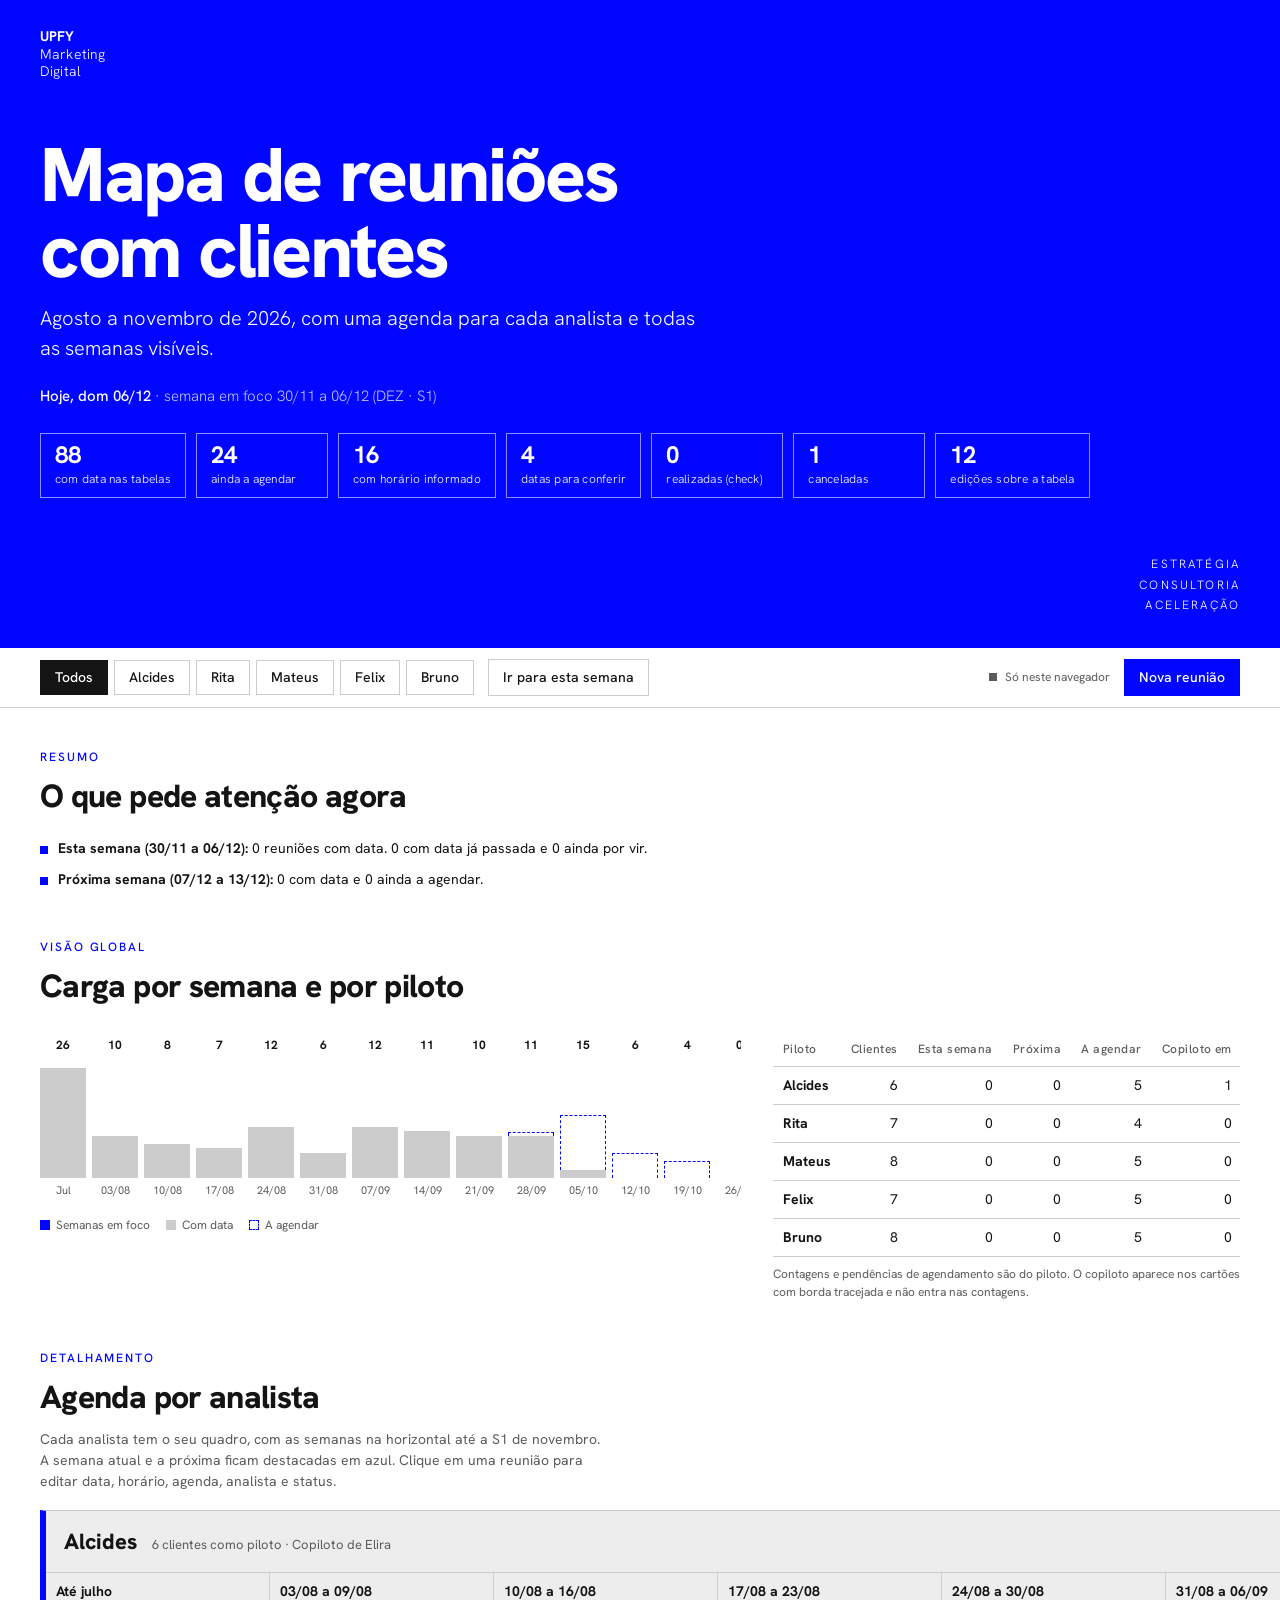
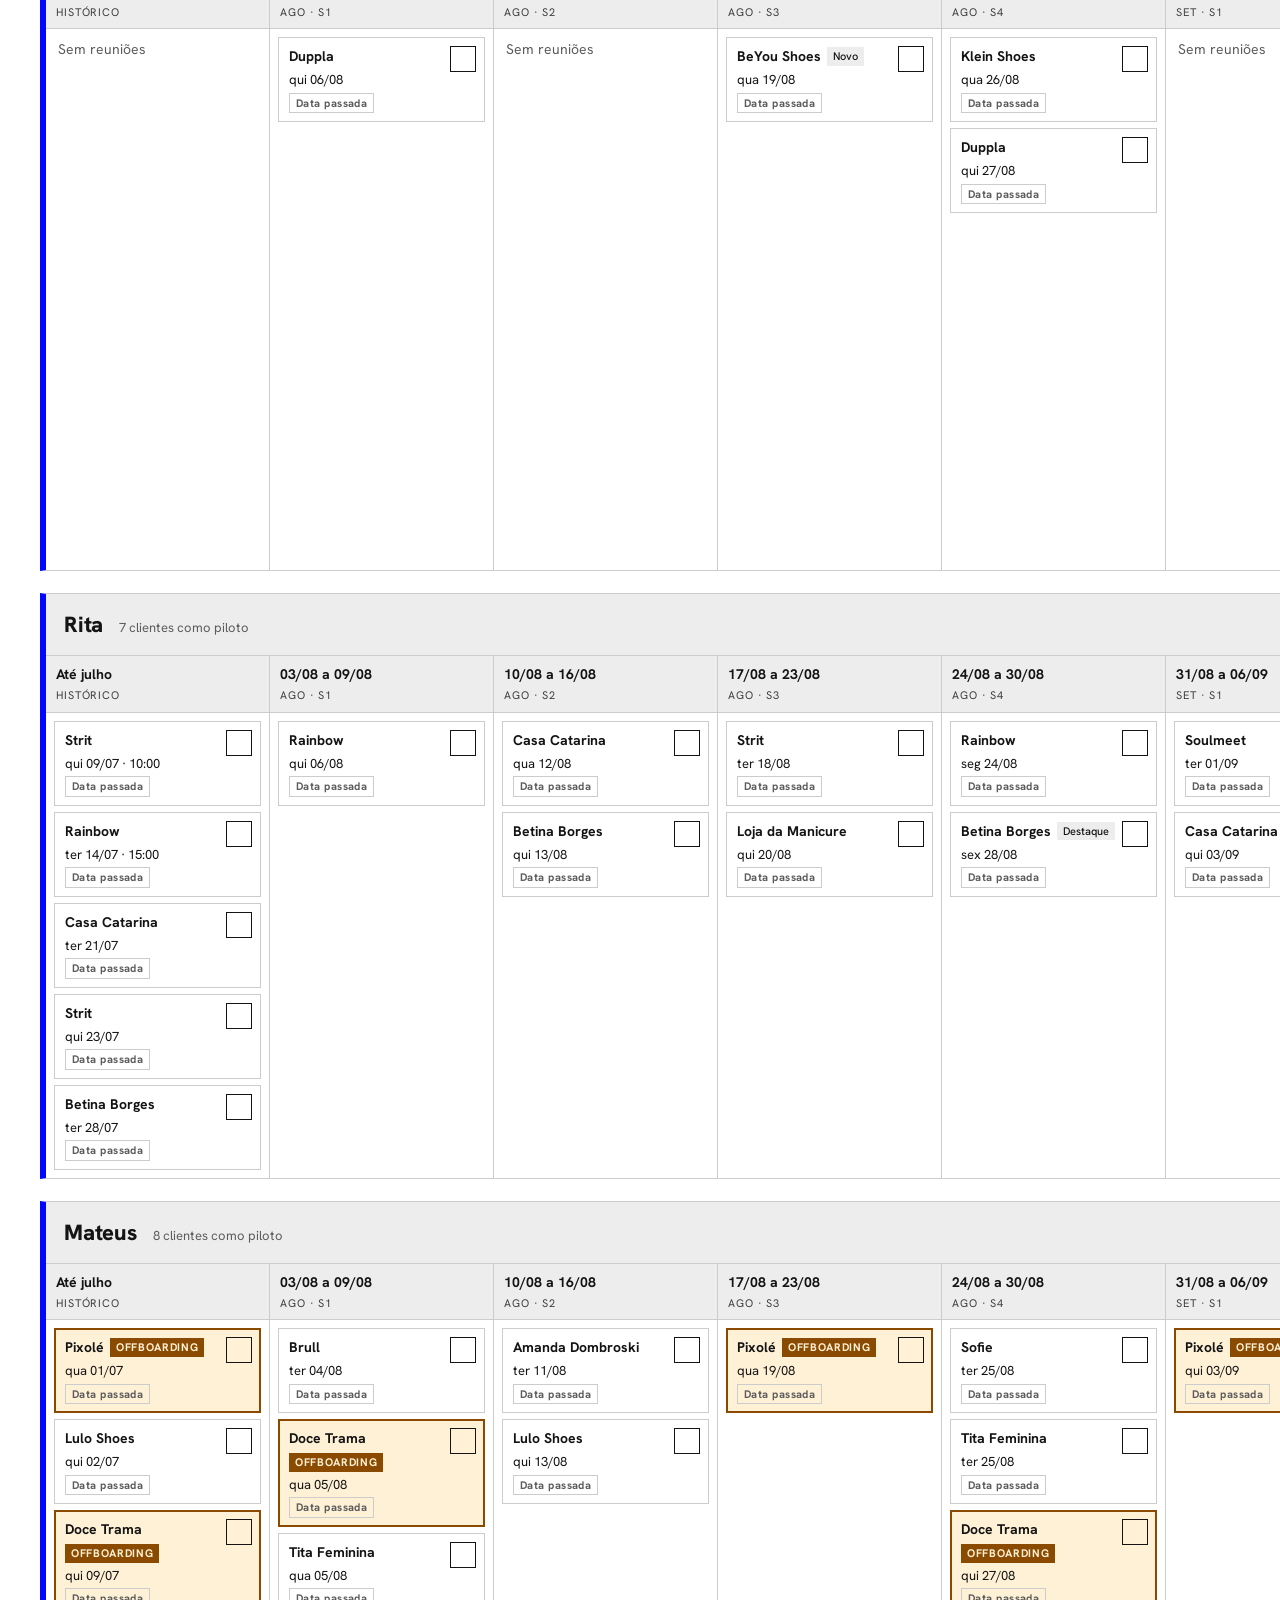
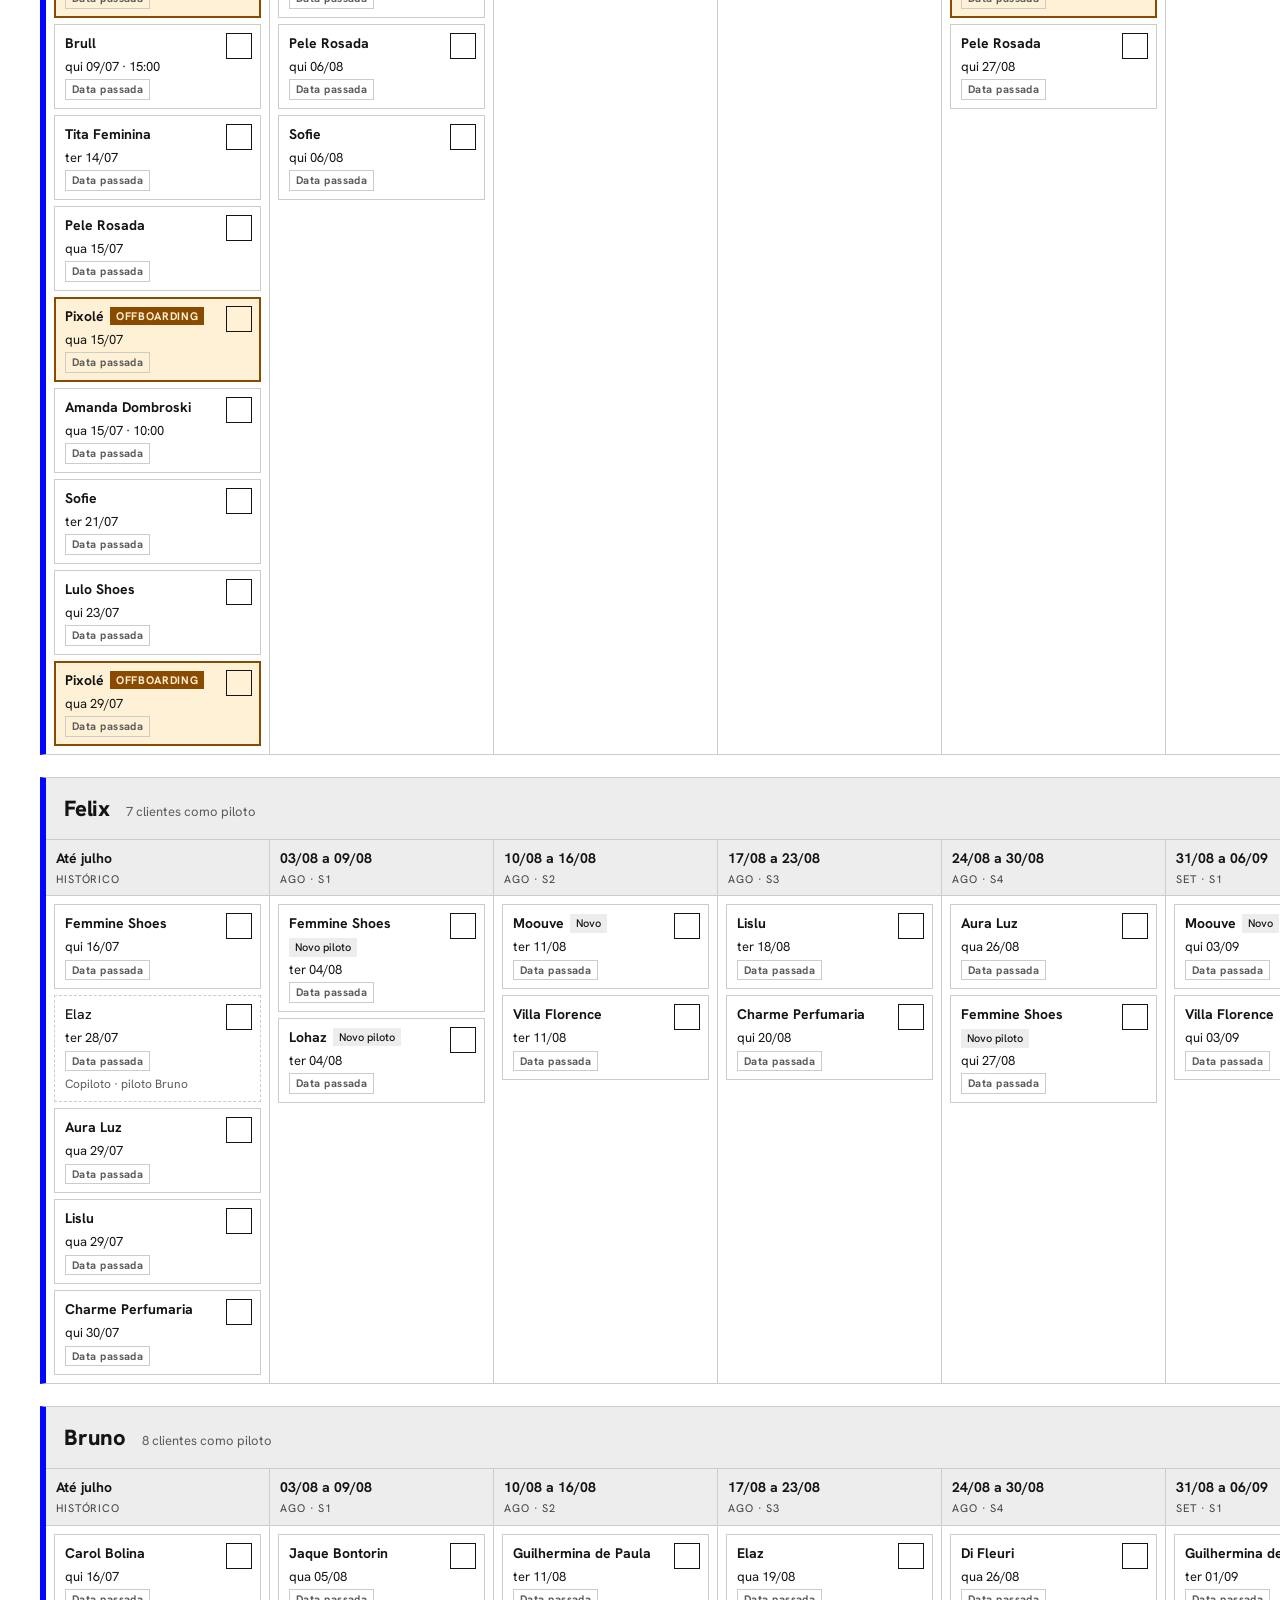
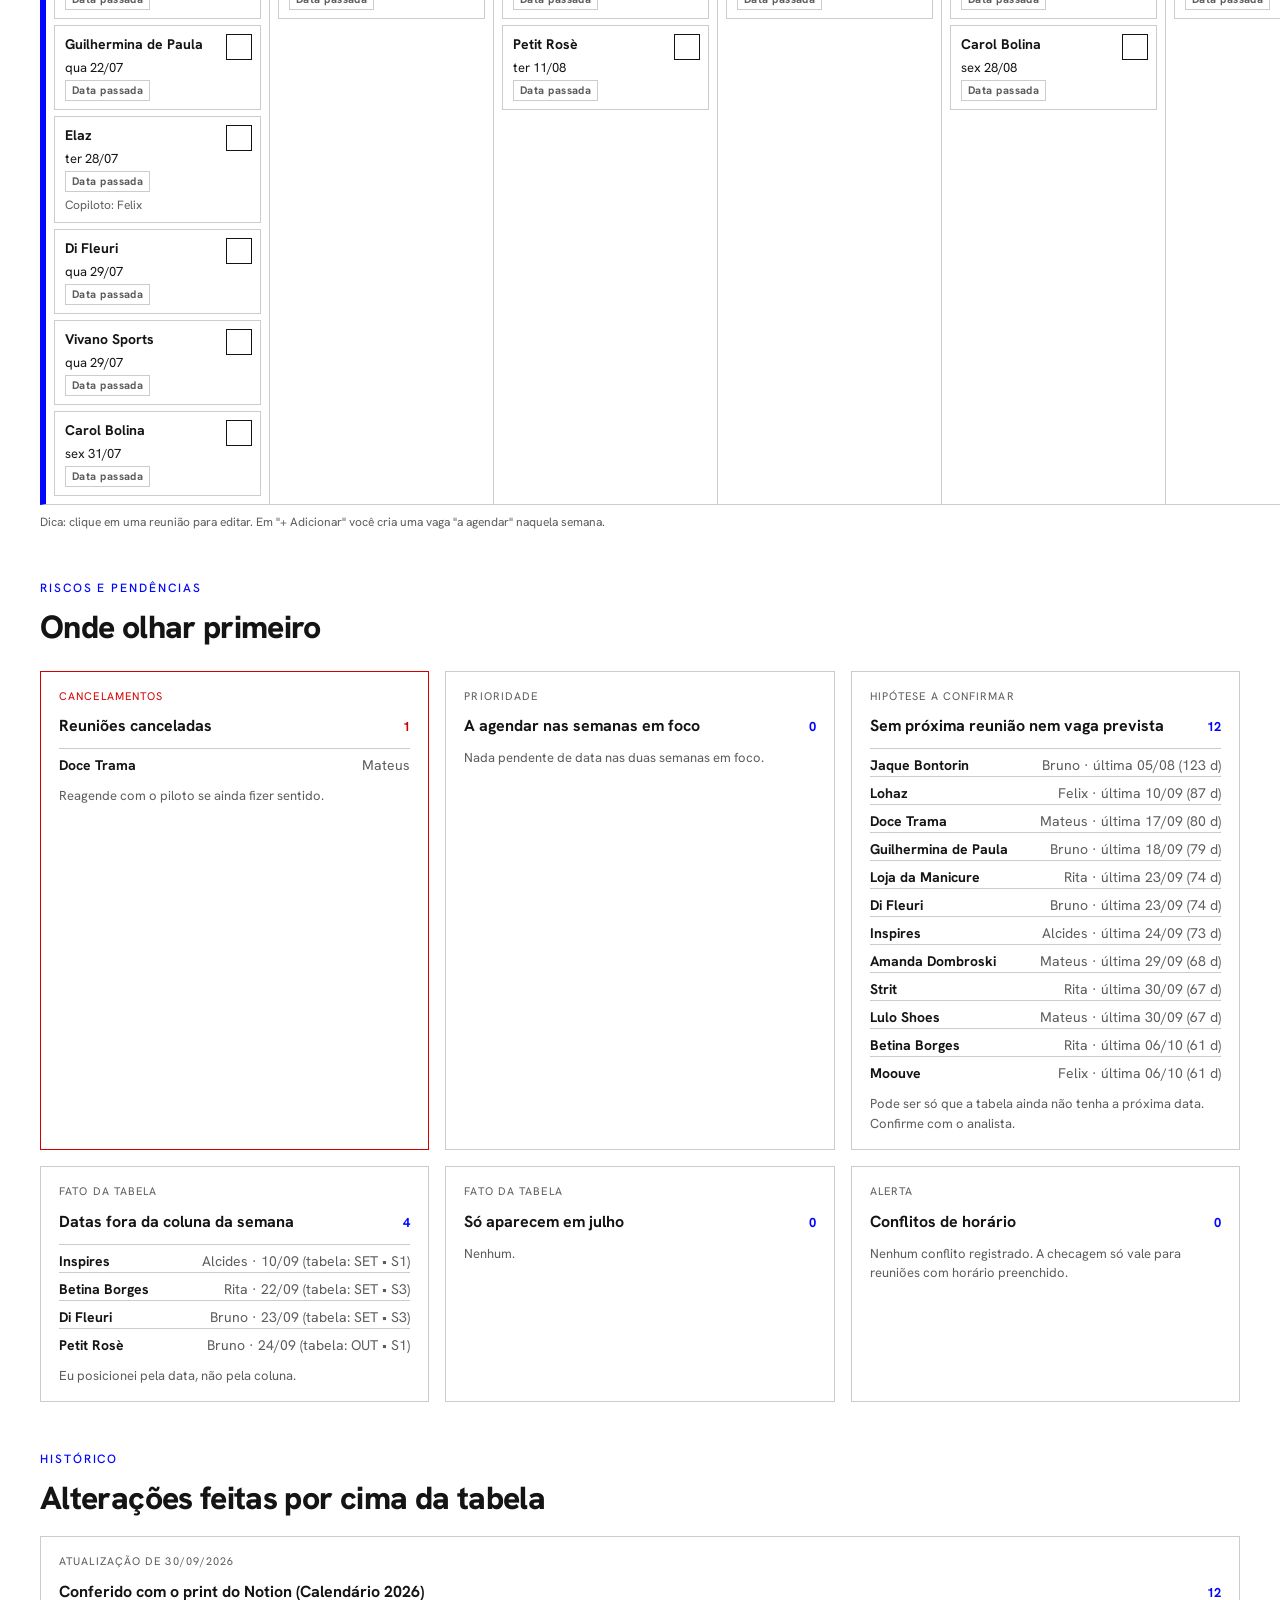
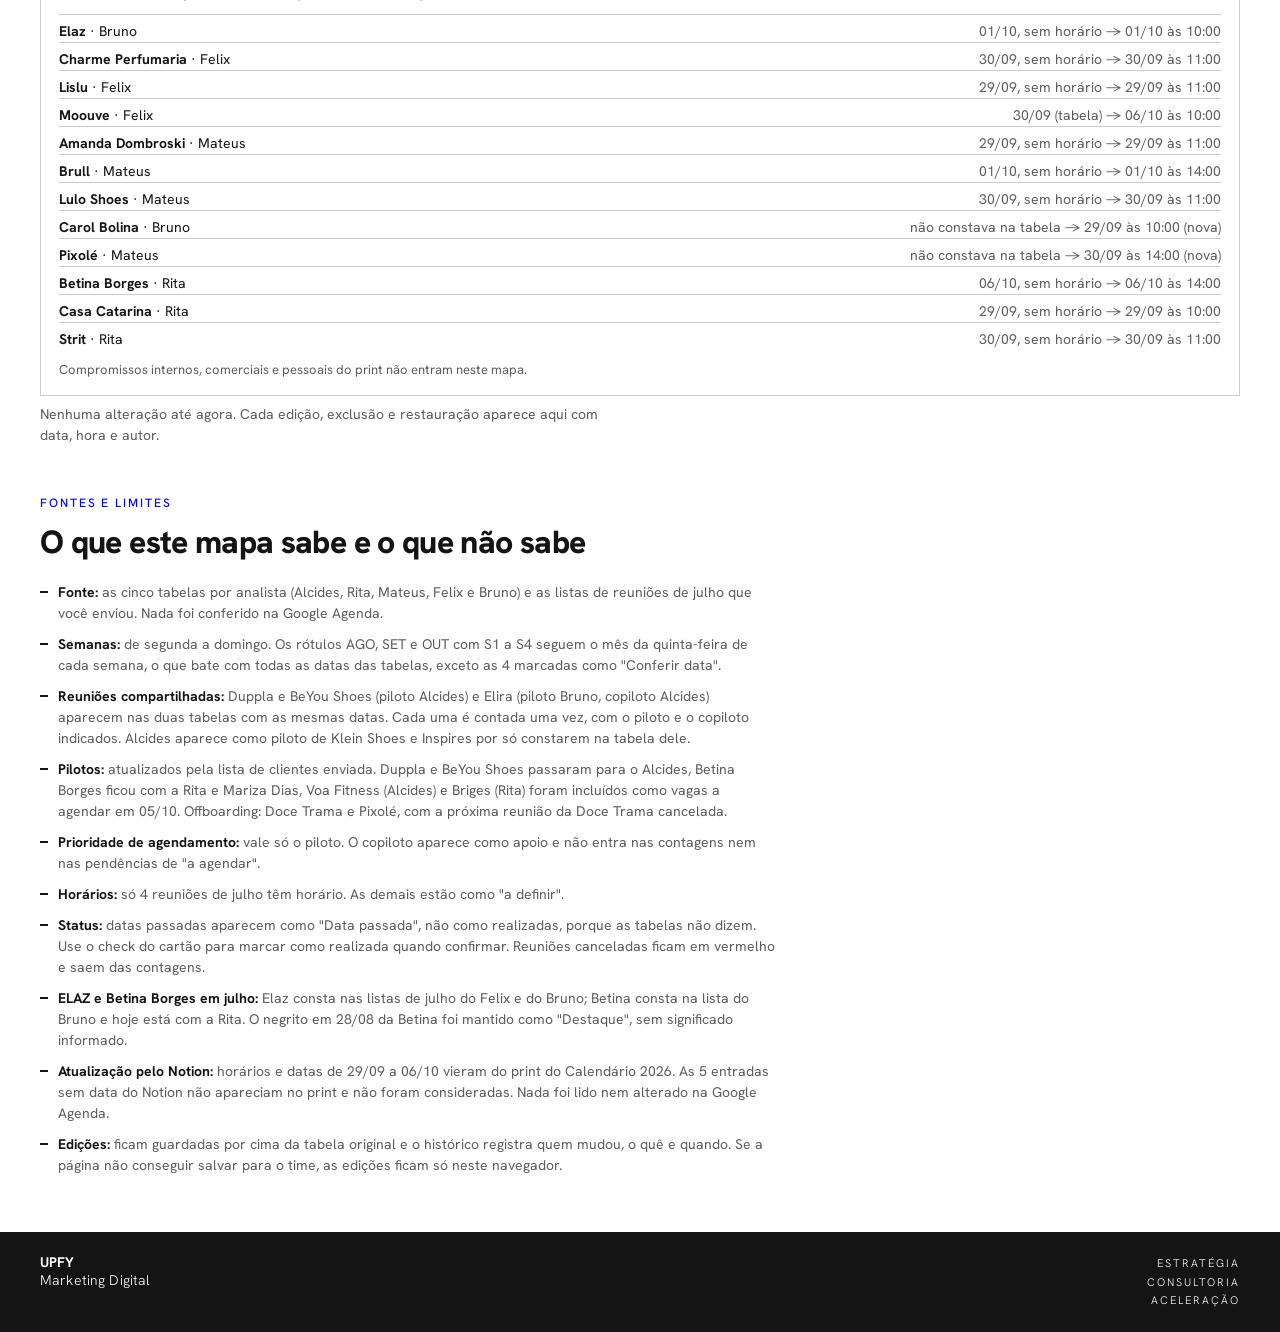
==== commit 5d457b4e: "Remove clientes sem reuniões em setembro/outubro Co-Authored-By: Claude Sonnet 5.5 <noreply@anthropi" ====
--- a/mapa-reunioes-upfy.html
+++ b/mapa-reunioes-upfy.html
@@ -262,7 +262,7 @@
 <script>
 (function(){
 "use strict";
-var BASE = [{"id": "alc-klein-shoes-2026-08-26", "cliente": "Klein Shoes", "analista": "Alcides", "copiloto": "", "data": "2026-08-26", "hora": "", "semana": "2026-08-24", "pauta": "", "nota": "", "link": "", "status": "", "flags": [], "origem": "AGO • S4"}, {"id": "alc-klein-shoes-2026-09-15", "cliente": "Klein Shoes", "analista": "Alcides", "copiloto": "", "data": "2026-09-15", "hora": "", "semana": "2026-09-14", "pauta": "", "nota": "", "link": "", "status": "", "flags": [], "origem": "SET • S3"}, {"id": "alc-klein-shoes-s9", "cliente": "Klein Shoes", "analista": "Alcides", "copiloto": "", "data": "", "hora": "", "semana": "2026-10-05", "pauta": "", "nota": "", "link": "", "status": "", "flags": [], "origem": "OUT • S2"}, {"id": "alc-inspires-2026-09-10", "cliente": "Inspires", "analista": "Alcides", "copiloto": "", "data": "2026-09-10", "hora": "", "semana": "2026-09-07", "pauta": "", "nota": "Na tabela a data está na coluna SET • S1, mas 10/09 cai em outra semana. Posicionada pela data; confirmar.", "link": "", "status": "", "flags": ["divergencia"], "origem": "SET • S1"}, {"id": "alc-inspires-2026-09-24", "cliente": "Inspires", "analista": "Alcides", "copiloto": "", "data": "2026-09-24", "hora": "", "semana": "2026-09-21", "pauta": "", "nota": "", "link": "", "status": "", "flags": [], "origem": "SET • S4"}, {"id": "rit-casa-catarina-2026-08-12", "cliente": "Casa Catarina", "analista": "Rita", "copiloto": "", "data": "2026-08-12", "hora": "", "semana": "2026-08-10", "pauta": "", "nota": "", "link": "", "status": "", "flags": [], "origem": "AGO • S2"}, {"id": "rit-casa-catarina-2026-09-03", "cliente": "Casa Catarina", "analista": "Rita", "copiloto": "", "data": "2026-09-03", "hora": "", "semana": "2026-08-31", "pauta": "", "nota": "", "link": "", "status": "", "flags": [], "origem": "SET • S1"}, {"id": "rit-casa-catarina-2026-09-29", "cliente": "Casa Catarina", "analista": "Rita", "copiloto": "", "data": "2026-09-29", "hora": "10:00", "semana": "2026-09-28", "pauta": "", "nota": "Horário conferido no print do Notion (30/09/2026).", "link": "", "status": "", "flags": ["notion"], "origem": "OUT • S1"}, {"id": "rit-casa-catarina-s10", "cliente": "Casa Catarina", "analista": "Rita", "copiloto": "", "data": "", "hora": "", "semana": "2026-10-12", "pauta": "", "nota": "", "link": "", "status": "", "flags": [], "origem": "OUT • S3"}, {"id": "rit-rainbow-2026-08-06", "cliente": "Rainbow", "analista": "Rita", "copiloto": "", "data": "2026-08-06", "hora": "", "semana": "2026-08-03", "pauta": "", "nota": "", "link": "", "status": "", "flags": [], "origem": "AGO • S1"}, {"id": "rit-rainbow-2026-08-24", "cliente": "Rainbow", "analista": "Rita", "copiloto": "", "data": "2026-08-24", "hora": "", "semana": "2026-08-24", "pauta": "", "nota": "", "link": "", "status": "", "flags": [], "origem": "AGO • S4"}, {"id": "rit-rainbow-2026-09-17", "cliente": "Rainbow", "analista": "Rita", "copiloto": "", "data": "2026-09-17", "hora": "", "semana": "2026-09-14", "pauta": "", "nota": "", "link": "", "status": "", "flags": [], "origem": "SET • S3"}, {"id": "rit-rainbow-s9", "cliente": "Rainbow", "analista": "Rita", "copiloto": "", "data": "", "hora": "", "semana": "2026-10-05", "pauta": "", "nota": "", "link": "", "status": "", "flags": [], "origem": "OUT • S2"}, {"id": "rit-strit-2026-08-18", "cliente": "Strit", "analista": "Rita", "copiloto": "", "data": "2026-08-18", "hora": "", "semana": "2026-08-17", "pauta": "", "nota": "", "link": "", "status": "", "flags": [], "origem": "AGO • S3"}, {"id": "rit-strit-2026-09-08", "cliente": "Strit", "analista": "Rita", "copiloto": "", "data": "2026-09-08", "hora": "", "semana": "2026-09-07", "pauta": "", "nota": "", "link": "", "status": "", "flags": [], "origem": "SET • S2"}, {"id": "rit-strit-2026-09-30", "cliente": "Strit", "analista": "Rita", "copiloto": "", "data": "2026-09-30", "hora": "11:00", "semana": "2026-09-28", "pauta": "", "nota": "Horário conferido no print do Notion (30/09/2026).", "link": "", "status": "", "flags": ["notion"], "origem": "OUT • S1"}, {"id": "rit-soulmeet-2026-09-01", "cliente": "Soulmeet", "analista": "Rita", "copiloto": "", "data": "2026-09-01", "hora": "", "semana": "2026-08-31", "pauta": "", "nota": "", "link": "", "status": "", "flags": [], "origem": "SET • S1"}, {"id": "rit-soulmeet-2026-09-23", "cliente": "Soulmeet", "analista": "Rita", "copiloto": "", "data": "2026-09-23", "hora": "", "semana": "2026-09-21", "pauta": "", "nota": "", "link": "", "status": "", "flags": [], "origem": "SET • S4"}, {"id": "rit-soulmeet-s10", "cliente": "Soulmeet", "analista": "Rita", "copiloto": "", "data": "", "hora": "", "semana": "2026-10-12", "pauta": "", "nota": "", "link": "", "status": "", "flags": [], "origem": "OUT • S3"}, {"id": "rit-loja-da-manicure-2026-08-20", "cliente": "Loja da Manicure", "analista": "Rita", "copiloto": "", "data": "2026-08-20", "hora": "", "semana": "2026-08-17", "pauta": "", "nota": "", "link": "", "status": "", "flags": [], "origem": "AGO • S3"}, {"id": "rit-loja-da-manicure-2026-09-09", "cliente": "Loja da Manicure", "analista": "Rita", "copiloto": "", "data": "2026-09-09", "hora": "", "semana": "2026-09-07", "pauta": "", "nota": "", "link": "", "status": "", "flags": [], "origem": "SET • S2"}, {"id": "rit-loja-da-manicure-2026-09-23", "cliente": "Loja da Manicure", "analista": "Rita", "copiloto": "", "data": "2026-09-23", "hora": "", "semana": "2026-09-21", "pauta": "", "nota": "", "link": "", "status": "", "flags": [], "origem": "SET • S4"}, {"id": "rit-betina-borges-2026-08-13", "cliente": "Betina Borges", "analista": "Rita", "copiloto": "", "data": "2026-08-13", "hora": "", "semana": "2026-08-10", "pauta": "", "nota": "", "link": "", "status": "", "flags": [], "origem": "AGO • S2"}, {"id": "rit-betina-borges-2026-08-28", "cliente": "Betina Borges", "analista": "Rita", "copiloto": "", "data": "2026-08-28", "hora": "", "semana": "2026-08-24", "pauta": "", "nota": "", "link": "", "status": "", "flags": ["destaque"], "origem": "AGO • S4"}, {"id": "rit-betina-borges-2026-09-22", "cliente": "Betina Borges", "analista": "Rita", "copiloto": "", "data": "2026-09-22", "hora": "", "semana": "2026-09-21", "pauta": "", "nota": "Na tabela a data está na coluna SET • S3, mas 22/09 cai em outra semana. Posicionada pela data; confirmar.", "link": "", "status": "", "flags": ["divergencia"], "origem": "SET • S3"}, {"id": "rit-betina-borges-2026-10-06", "cliente": "Betina Borges", "analista": "Rita", "copiloto": "", "data": "2026-10-06", "hora": "14:00", "semana": "2026-10-05", "pauta": "", "nota": "Horário conferido no print do Notion (30/09/2026).", "link": "", "status": "", "flags": ["notion"], "origem": "OUT • S2"}, {"id": "mat-amanda-dombroski-2026-08-11", "cliente": "Amanda Dombroski", "analista": "Mateus", "copiloto": "", "data": "2026-08-11", "hora": "", "semana": "2026-08-10", "pauta": "", "nota": "", "link": "", "status": "", "flags": [], "origem": "AGO • S2"}, {"id": "mat-amanda-dombroski-2026-09-10", "cliente": "Amanda Dombroski", "analista": "Mateus", "copiloto": "", "data": "2026-09-10", "hora": "", "semana": "2026-09-07", "pauta": "", "nota": "", "link": "", "status": "", "flags": [], "origem": "SET • S2"}, {"id": "mat-amanda-dombroski-2026-09-29", "cliente": "Amanda Dombroski", "analista": "Mateus", "copiloto": "", "data": "2026-09-29", "hora": "11:00", "semana": "2026-09-28", "pauta": "", "nota": "Horário conferido no print do Notion (30/09/2026).", "link": "", "status": "", "flags": ["notion"], "origem": "OUT • S1"}, {"id": "mat-brull-2026-08-04", "cliente": "Brull", "analista": "Mateus", "copiloto": "", "data": "2026-08-04", "hora": "", "semana": "2026-08-03", "pauta": "", "nota": "", "link": "", "status": "", "flags": [], "origem": "AGO • S1"}, {"id": "mat-brull-2026-09-08", "cliente": "Brull", "analista": "Mateus", "copiloto": "", "data": "2026-09-08", "hora": "", "semana": "2026-09-07", "pauta": "", "nota": "", "link": "", "status": "", "flags": [], "origem": "SET • S2"}, {"id": "mat-brull-2026-10-01", "cliente": "Brull", "analista": "Mateus", "copiloto": "", "data": "2026-10-01", "hora": "14:00", "semana": "2026-09-28", "pauta": "", "nota": "Horário conferido no print do Notion (30/09/2026).", "link": "", "status": "", "flags": ["notion"], "origem": "OUT • S1"}, {"id": "mat-brull-s10", "cliente": "Brull", "analista": "Mateus", "copiloto": "", "data": "", "hora": "", "semana": "2026-10-12", "pauta": "", "nota": "", "link": "", "status": "", "flags": [], "origem": "OUT • S3"}, {"id": "mat-doce-trama-2026-08-05", "cliente": "Doce Trama", "analista": "Mateus", "copiloto": "", "data": "2026-08-05", "hora": "", "semana": "2026-08-03", "pauta": "", "nota": "", "link": "", "status": "", "flags": ["offboarding"], "origem": "AGO • S1"}, {"id": "mat-doce-trama-2026-08-27", "cliente": "Doce Trama", "analista": "Mateus", "copiloto": "", "data": "2026-08-27", "hora": "", "semana": "2026-08-24", "pauta": "", "nota": "", "link": "", "status": "", "flags": ["offboarding"], "origem": "AGO • S4"}, {"id": "mat-doce-trama-2026-09-17", "cliente": "Doce Trama", "analista": "Mateus", "copiloto": "", "data": "2026-09-17", "hora": "", "semana": "2026-09-14", "pauta": "", "nota": "", "link": "", "status": "", "flags": ["offboarding"], "origem": "SET • S3"}, {"id": "mat-doce-trama-s9", "cliente": "Doce Trama", "analista": "Mateus", "copiloto": "", "data": "", "hora": "", "semana": "2026-10-05", "pauta": "", "nota": "Reunião cancelada. Cliente em offboarding.", "link": "", "status": "cancelada", "flags": ["offboarding"], "origem": "OUT • S2"}, {"id": "mat-lulo-shoes-2026-08-13", "cliente": "Lulo Shoes", "analista": "Mateus", "copiloto": "", "data": "2026-08-13", "hora": "", "semana": "2026-08-10", "pauta": "", "nota": "", "link": "", "status": "", "flags": [], "origem": "AGO • S2"}, {"id": "mat-lulo-shoes-2026-09-09", "cliente": "Lulo Shoes", "analista": "Mateus", "copiloto": "", "data": "2026-09-09", "hora": "", "semana": "2026-09-07", "pauta": "", "nota": "", "link": "", "status": "", "flags": [], "origem": "SET • S2"}, {"id": "mat-lulo-shoes-2026-09-30", "cliente": "Lulo Shoes", "analista": "Mateus", "copiloto": "", "data": "2026-09-30", "hora": "11:00", "semana": "2026-09-28", "pauta": "", "nota": "Horário conferido no print do Notion (30/09/2026).", "link": "", "status": "", "flags": ["notion"], "origem": "OUT • S1"}, {"id": "mat-pixol--2026-08-19", "cliente": "Pixolé", "analista": "Mateus", "copiloto": "", "data": "2026-08-19", "hora": "", "semana": "2026-08-17", "pauta": "", "nota": "", "link": "", "status": "", "flags": ["offboarding"], "origem": "AGO • S3"}, {"id": "mat-pixol--2026-09-03", "cliente": "Pixolé", "analista": "Mateus", "copiloto": "", "data": "2026-09-03", "hora": "", "semana": "2026-08-31", "pauta": "", "nota": "", "link": "", "status": "", "flags": ["offboarding"], "origem": "SET • S1"}, {"id": "mat-pixol--2026-09-23", "cliente": "Pixolé", "analista": "Mateus", "copiloto": "", "data": "2026-09-23", "hora": "", "semana": "2026-09-21", "pauta": "", "nota": "", "link": "", "status": "", "flags": ["offboarding"], "origem": "SET • S4"}, {"id": "mat-pixol--s10", "cliente": "Pixolé", "analista": "Mateus", "copiloto": "", "data": "", "hora": "", "semana": "2026-10-12", "pauta": "", "nota": "", "link": "", "status": "", "flags": ["offboarding"], "origem": "OUT • S3"}, {"id": "mat-sofie-2026-08-06", "cliente": "Sofie", "analista": "Mateus", "copiloto": "", "data": "2026-08-06", "hora": "", "semana": "2026-08-03", "pauta": "", "nota": "", "link": "", "status": "", "flags": [], "origem": "AGO • S1"}, {"id": "mat-sofie-2026-08-25", "cliente": "Sofie", "analista": "Mateus", "copiloto": "", "data": "2026-08-25", "hora": "", "semana": "2026-08-24", "pauta": "", "nota": "", "link": "", "status": "", "flags": [], "origem": "AGO • S4"}, {"id": "mat-sofie-2026-09-17", "cliente": "Sofie", "analista": "Mateus", "copiloto": "", "data": "2026-09-17", "hora": "", "semana": "2026-09-14", "pauta": "", "nota": "", "link": "", "status": "", "flags": [], "origem": "SET • S3"}, {"id": "mat-sofie-s9", "cliente": "Sofie", "analista": "Mateus", "copiloto": "", "data": "", "hora": "", "semana": "2026-10-05", "pauta": "", "nota": "", "link": "", "status": "", "flags": [], "origem": "OUT • S2"}, {"id": "mat-tita-feminina-2026-08-05", "cliente": "Tita Feminina", "analista": "Mateus", "copiloto": "", "data": "2026-08-05", "hora": "", "semana": "2026-08-03", "pauta": "", "nota": "", "link": "", "status": "", "flags": [], "origem": "AGO • S1"}, {"id": "mat-tita-feminina-2026-08-25", "cliente": "Tita Feminina", "analista": "Mateus", "copiloto": "", "data": "2026-08-25", "hora": "", "semana": "2026-08-24", "pauta": "", "nota": "", "link": "", "status": "", "flags": [], "origem": "AGO • S4"}, {"id": "mat-tita-feminina-2026-09-22", "cliente": "Tita Feminina", "analista": "Mateus", "copiloto": "", "data": "2026-09-22", "hora": "", "semana": "2026-09-21", "pauta": "", "nota": "", "link": "", "status": "", "flags": [], "origem": "SET • S4"}, {"id": "mat-tita-feminina-s10", "cliente": "Tita Feminina", "analista": "Mateus", "copiloto": "", "data": "", "hora": "", "semana": "2026-10-12", "pauta": "", "nota": "", "link": "", "status": "", "flags": [], "origem": "OUT • S3"}, {"id": "mat-pele-rosada-2026-08-06", "cliente": "Pele Rosada", "analista": "Mateus", "copiloto": "", "data": "2026-08-06", "hora": "", "semana": "2026-08-03", "pauta": "", "nota": "", "link": "", "status": "", "flags": [], "origem": "AGO • S1"}, {"id": "mat-pele-rosada-2026-08-27", "cliente": "Pele Rosada", "analista": "Mateus", "copiloto": "", "data": "2026-08-27", "hora": "", "semana": "2026-08-24", "pauta": "", "nota": "", "link": "", "status": "", "flags": [], "origem": "AGO • S4"}, {"id": "mat-pele-rosada-2026-09-16", "cliente": "Pele Rosada", "analista": "Mateus", "copiloto": "", "data": "2026-09-16", "hora": "", "semana": "2026-09-14", "pauta": "", "nota": "", "link": "", "status": "", "flags": [], "origem": "SET • S3"}, {"id": "mat-pele-rosada-s9", "cliente": "Pele Rosada", "analista": "Mateus", "copiloto": "", "data": "", "hora": "", "semana": "2026-10-05", "pauta": "", "nota": "", "link": "", "status": "", "flags": [], "origem": "OUT • S2"}, {"id": "mat-duppla-2026-08-06", "cliente": "Duppla", "analista": "Alcides", "copiloto": "", "data": "2026-08-06", "hora": "", "semana": "2026-08-03", "pauta": "", "nota": "", "link": "", "status": "", "flags": [], "origem": "AGO • S1"}, {"id": "mat-duppla-2026-08-27", "cliente": "Duppla", "analista": "Alcides", "copiloto": "", "data": "2026-08-27", "hora": "", "semana": "2026-08-24", "pauta": "", "nota": "", "link": "", "status": "", "flags": [], "origem": "AGO • S4"}, {"id": "mat-duppla-2026-09-15", "cliente": "Duppla", "analista": "Alcides", "copiloto": "", "data": "2026-09-15", "hora": "", "semana": "2026-09-14", "pauta": "", "nota": "", "link": "", "status": "", "flags": [], "origem": "SET • S3"}, {"id": "mat-duppla-s9", "cliente": "Duppla", "analista": "Alcides", "copiloto": "", "data": "", "hora": "", "semana": "2026-10-05", "pauta": "", "nota": "", "link": "", "status": "", "flags": [], "origem": "OUT • S2"}, {"id": "fel-aura-luz-2026-08-26", "cliente": "Aura Luz", "analista": "Felix", "copiloto": "", "data": "2026-08-26", "hora": "", "semana": "2026-08-24", "pauta": "", "nota": "", "link": "", "status": "", "flags": [], "origem": "AGO • S4"}, {"id": "fel-aura-luz-2026-09-17", "cliente": "Aura Luz", "analista": "Felix", "copiloto": "", "data": "2026-09-17", "hora": "", "semana": "2026-09-14", "pauta": "", "nota": "", "link": "", "status": "", "flags": [], "origem": "SET • S3"}, {"id": "fel-aura-luz-s9", "cliente": "Aura Luz", "analista": "Felix", "copiloto": "", "data": "", "hora": "", "semana": "2026-10-05", "pauta": "", "nota": "", "link": "", "status": "", "flags": [], "origem": "OUT • S2"}, {"id": "fel-femmine-shoes-2026-08-04", "cliente": "Femmine Shoes", "analista": "Felix", "copiloto": "", "data": "2026-08-04", "hora": "", "semana": "2026-08-03", "pauta": "", "nota": "", "link": "", "status": "", "flags": ["piloto"], "origem": "AGO • S1"}, {"id": "fel-femmine-shoes-2026-08-27", "cliente": "Femmine Shoes", "analista": "Felix", "copiloto": "", "data": "2026-08-27", "hora": "", "semana": "2026-08-24", "pauta": "", "nota": "", "link": "", "status": "", "flags": ["piloto"], "origem": "AGO • S4"}, {"id": "fel-femmine-shoes-2026-09-15", "cliente": "Femmine Shoes", "analista": "Felix", "copiloto": "", "data": "2026-09-15", "hora": "", "semana": "2026-09-14", "pauta": "", "nota": "", "link": "", "status": "", "flags": ["piloto"], "origem": "SET • S3"}, {"id": "fel-femmine-shoes-s9", "cliente": "Femmine Shoes", "analista": "Felix", "copiloto": "", "data": "", "hora": "", "semana": "2026-10-05", "pauta": "", "nota": "", "link": "", "status": "", "flags": ["piloto"], "origem": "OUT • S2"}, {"id": "fel-lislu-2026-08-18", "cliente": "Lislu", "analista": "Felix", "copiloto": "", "data": "2026-08-18", "hora": "", "semana": "2026-08-17", "pauta": "", "nota": "", "link": "", "status": "", "flags": [], "origem": "AGO • S3"}, {"id": "fel-lislu-2026-09-09", "cliente": "Lislu", "analista": "Felix", "copiloto": "", "data": "2026-09-09", "hora": "", "semana": "2026-09-07", "pauta": "", "nota": "", "link": "", "status": "", "flags": [], "origem": "SET • S2"}, {"id": "fel-lislu-2026-09-29", "cliente": "Lislu", "analista": "Felix", "copiloto": "", "data": "2026-09-29", "hora": "11:00", "semana": "2026-09-28", "pauta": "", "nota": "Horário conferido no print do Notion (30/09/2026).", "link": "", "status": "", "flags": ["notion"], "origem": "OUT • S1"}, {"id": "fel-lislu-s11", "cliente": "Lislu", "analista": "Felix", "copiloto": "", "data": "", "hora": "", "semana": "2026-10-19", "pauta": "", "nota": "", "link": "", "status": "", "flags": [], "origem": "OUT • S4"}, {"id": "fel-lohaz-2026-08-04", "cliente": "Lohaz", "analista": "Felix", "copiloto": "", "data": "2026-08-04", "hora": "", "semana": "2026-08-03", "pauta": "", "nota": "", "link": "", "status": "", "flags": ["piloto"], "origem": "AGO • S1"}, {"id": "fel-lohaz-2026-09-10", "cliente": "Lohaz", "analista": "Felix", "copiloto": "", "data": "2026-09-10", "hora": "", "semana": "2026-09-07", "pauta": "", "nota": "", "link": "", "status": "", "flags": ["piloto"], "origem": "SET • S2"}, {"id": "fel-villa-florence-2026-08-11", "cliente": "Villa Florence", "analista": "Felix", "copiloto": "", "data": "2026-08-11", "hora": "", "semana": "2026-08-10", "pauta": "", "nota": "", "link": "", "status": "", "flags": [], "origem": "AGO • S2"}, {"id": "fel-villa-florence-2026-09-03", "cliente": "Villa Florence", "analista": "Felix", "copiloto": "", "data": "2026-09-03", "hora": "", "semana": "2026-08-31", "pauta": "", "nota": "", "link": "", "status": "", "flags": [], "origem": "SET • S1"}, {"id": "fel-villa-florence-2026-09-22", "cliente": "Villa Florence", "analista": "Felix", "copiloto": "", "data": "2026-09-22", "hora": "", "semana": "2026-09-21", "pauta": "", "nota": "", "link": "", "status": "", "flags": [], "origem": "SET • S4"}, {"id": "fel-villa-florence-s10", "cliente": "Villa Florence", "analista": "Felix", "copiloto": "", "data": "", "hora": "", "semana": "2026-10-12", "pauta": "", "nota": "", "link": "", "status": "", "flags": [], "origem": "OUT • S3"}, {"id": "fel-charme-perfumaria-2026-08-20", "cliente": "Charme Perfumaria", "analista": "Felix", "copiloto": "", "data": "2026-08-20", "hora": "", "semana": "2026-08-17", "pauta": "", "nota": "", "link": "", "status": "", "flags": [], "origem": "AGO • S3"}, {"id": "fel-charme-perfumaria-2026-09-09", "cliente": "Charme Perfumaria", "analista": "Felix", "copiloto": "", "data": "2026-09-09", "hora": "", "semana": "2026-09-07", "pauta": "", "nota": "", "link": "", "status": "", "flags": [], "origem": "SET • S2"}, {"id": "fel-charme-perfumaria-2026-09-30", "cliente": "Charme Perfumaria", "analista": "Felix", "copiloto": "", "data": "2026-09-30", "hora": "11:00", "semana": "2026-09-28", "pauta": "", "nota": "Horário conferido no print do Notion (30/09/2026).", "link": "", "status": "", "flags": ["notion"], "origem": "OUT • S1"}, {"id": "fel-charme-perfumaria-s11", "cliente": "Charme Perfumaria", "analista": "Felix", "copiloto": "", "data": "", "hora": "", "semana": "2026-10-19", "pauta": "", "nota": "", "link": "", "status": "", "flags": [], "origem": "OUT • S4"}, {"id": "fel-moouve-2026-08-11", "cliente": "Moouve", "analista": "Felix", "copiloto": "", "data": "2026-08-11", "hora": "", "semana": "2026-08-10", "pauta": "", "nota": "", "link": "", "status": "", "flags": ["novo"], "origem": "AGO • S2"}, {"id": "fel-moouve-2026-09-03", "cliente": "Moouve", "analista": "Felix", "copiloto": "", "data": "2026-09-03", "hora": "", "semana": "2026-08-31", "pauta": "", "nota": "", "link": "", "status": "", "flags": ["novo"], "origem": "SET • S1"}, {"id": "fel-moouve-2026-09-30", "cliente": "Moouve", "analista": "Felix", "copiloto": "", "data": "2026-10-06", "hora": "10:00", "semana": "2026-10-05", "pauta": "", "nota": "Na tabela estava em 30/09. No print do Notion aparece em 06/10 às 10:00 e não há Moouve em 30/09.", "link": "", "status": "", "flags": ["notion", "novo"], "origem": "OUT • S1"}, {"id": "bru-carol-bolina-2026-08-28", "cliente": "Carol Bolina", "analista": "Bruno", "copiloto": "", "data": "2026-08-28", "hora": "", "semana": "2026-08-24", "pauta": "", "nota": "", "link": "", "status": "", "flags": [], "origem": "AGO • S4"}, {"id": "bru-carol-bolina-2026-09-22", "cliente": "Carol Bolina", "analista": "Bruno", "copiloto": "", "data": "2026-09-22", "hora": "", "semana": "2026-09-21", "pauta": "", "nota": "", "link": "", "status": "", "flags": [], "origem": "SET • S4"}, {"id": "bru-carol-bolina-s9", "cliente": "Carol Bolina", "analista": "Bruno", "copiloto": "", "data": "", "hora": "", "semana": "2026-10-05", "pauta": "", "nota": "", "link": "", "status": "", "flags": [], "origem": "OUT • S2"}, {"id": "bru-di-fleuri-2026-08-26", "cliente": "Di Fleuri", "analista": "Bruno", "copiloto": "", "data": "2026-08-26", "hora": "", "semana": "2026-08-24", "pauta": "", "nota": "", "link": "", "status": "", "flags": [], "origem": "AGO • S4"}, {"id": "bru-di-fleuri-2026-09-23", "cliente": "Di Fleuri", "analista": "Bruno", "copiloto": "", "data": "2026-09-23", "hora": "", "semana": "2026-09-21", "pauta": "", "nota": "Na tabela a data está na coluna SET • S3, mas 23/09 cai em outra semana. Posicionada pela data; confirmar.", "link": "", "status": "", "flags": ["divergencia"], "origem": "SET • S3"}, {"id": "bru-elaz-2026-08-19", "cliente": "Elaz", "analista": "Bruno", "copiloto": "", "data": "2026-08-19", "hora": "", "semana": "2026-08-17", "pauta": "", "nota": "", "link": "", "status": "", "flags": [], "origem": "AGO • S3"}, {"id": "bru-elaz-2026-09-10", "cliente": "Elaz", "analista": "Bruno", "copiloto": "", "data": "2026-09-10", "hora": "", "semana": "2026-09-07", "pauta": "", "nota": "", "link": "", "status": "", "flags": [], "origem": "SET • S2"}, {"id": "bru-elaz-2026-10-01", "cliente": "Elaz", "analista": "Bruno", "copiloto": "", "data": "2026-10-01", "hora": "10:00", "semana": "2026-09-28", "pauta": "", "nota": "Horário conferido no print do Notion (30/09/2026).", "link": "", "status": "", "flags": ["notion"], "origem": "OUT • S1"}, {"id": "bru-elaz-s11", "cliente": "Elaz", "analista": "Bruno", "copiloto": "", "data": "", "hora": "", "semana": "2026-10-19", "pauta": "", "nota": "", "link": "", "status": "", "flags": [], "origem": "OUT • S4"}, {"id": "bru-guilhermina-de-paula-2026-08-11", "cliente": "Guilhermina de Paula", "analista": "Bruno", "copiloto": "", "data": "2026-08-11", "hora": "", "semana": "2026-08-10", "pauta": "", "nota": "", "link": "", "status": "", "flags": [], "origem": "AGO • S2"}, {"id": "bru-guilhermina-de-paula-2026-09-01", "cliente": "Guilhermina de Paula", "analista": "Bruno", "copiloto": "", "data": "2026-09-01", "hora": "", "semana": "2026-08-31", "pauta": "", "nota": "", "link": "", "status": "", "flags": [], "origem": "SET • S1"}, {"id": "bru-guilhermina-de-paula-2026-09-18", "cliente": "Guilhermina de Paula", "analista": "Bruno", "copiloto": "", "data": "2026-09-18", "hora": "", "semana": "2026-09-14", "pauta": "", "nota": "", "link": "", "status": "", "flags": [], "origem": "SET • S3"}, {"id": "bru-jaque-bontorin-2026-08-05", "cliente": "Jaque Bontorin", "analista": "Bruno", "copiloto": "", "data": "2026-08-05", "hora": "", "semana": "2026-08-03", "pauta": "", "nota": "", "link": "", "status": "", "flags": [], "origem": "AGO • S1"}, {"id": "bru-petit-ros--2026-08-11", "cliente": "Petit Rosè", "analista": "Bruno", "copiloto": "", "data": "2026-08-11", "hora": "", "semana": "2026-08-10", "pauta": "", "nota": "", "link": "", "status": "", "flags": [], "origem": "AGO • S2"}, {"id": "bru-petit-ros--2026-09-10", "cliente": "Petit Rosè", "analista": "Bruno", "copiloto": "", "data": "2026-09-10", "hora": "", "semana": "2026-09-07", "pauta": "", "nota": "", "link": "", "status": "", "flags": [], "origem": "SET • S2"}, {"id": "bru-petit-ros--2026-09-24", "cliente": "Petit Rosè", "analista": "Bruno", "copiloto": "", "data": "2026-09-24", "hora": "", "semana": "2026-09-21", "pauta": "", "nota": "Na tabela a data está na coluna OUT • S1, mas 24/09 cai em outra semana. Posicionada pela data; confirmar.", "link": "", "status": "", "flags": ["divergencia"], "origem": "OUT • S1"}, {"id": "bru-petit-ros--s11", "cliente": "Petit Rosè", "analista": "Bruno", "copiloto": "", "data": "", "hora": "", "semana": "2026-10-19", "pauta": "", "nota": "", "link": "", "status": "", "flags": [], "origem": "OUT • S4"}, {"id": "bru-vivano-sports-2026-09-16", "cliente": "Vivano Sports", "analista": "Bruno", "copiloto": "", "data": "2026-09-16", "hora": "", "semana": "2026-09-14", "pauta": "", "nota": "", "link": "", "status": "", "flags": [], "origem": "SET • S3"}, {"id": "bru-vivano-sports-s9", "cliente": "Vivano Sports", "analista": "Bruno", "copiloto": "", "data": "", "hora": "", "semana": "2026-10-05", "pauta": "", "nota": "", "link": "", "status": "", "flags": [], "origem": "OUT • S2"}, {"id": "bru-elira-2026-09-15", "cliente": "Elira", "analista": "Bruno", "copiloto": "Alcides", "data": "2026-09-15", "hora": "", "semana": "2026-09-14", "pauta": "", "nota": "", "link": "", "status": "", "flags": [], "origem": "SET • S3"}, {"id": "bru-elira-s9", "cliente": "Elira", "analista": "Bruno", "copiloto": "Alcides", "data": "", "hora": "", "semana": "2026-10-05", "pauta": "", "nota": "", "link": "", "status": "", "flags": [], "origem": "OUT • S2"}, {"id": "bru-beyou-shoes-2026-08-19", "cliente": "BeYou Shoes", "analista": "Alcides", "copiloto": "", "data": "2026-08-19", "hora": "", "semana": "2026-08-17", "pauta": "", "nota": "", "link": "", "status": "", "flags": ["novo"], "origem": "AGO • S3"}, {"id": "bru-beyou-shoes-2026-09-09", "cliente": "BeYou Shoes", "analista": "Alcides", "copiloto": "", "data": "2026-09-09", "hora": "", "semana": "2026-09-07", "pauta": "", "nota": "", "link": "", "status": "", "flags": ["novo"], "origem": "SET • S2"}, {"id": "bru-beyou-shoes-s8", "cliente": "BeYou Shoes", "analista": "Alcides", "copiloto": "", "data": "", "hora": "", "semana": "2026-09-28", "pauta": "", "nota": "", "link": "", "status": "", "flags": ["novo"], "origem": "OUT • S1"}, {"id": "jul-rit-strit-07-09", "cliente": "Strit", "analista": "Rita", "copiloto": "", "data": "2026-07-09", "hora": "10:00", "semana": "2026-07-06", "pauta": "", "nota": "", "link": "", "status": "", "flags": ["julho"], "origem": "Lista de julho"}, {"id": "jul-rit-rainbow-07-14", "cliente": "Rainbow", "analista": "Rita", "copiloto": "", "data": "2026-07-14", "hora": "15:00", "semana": "2026-07-13", "pauta": "", "nota": "", "link": "", "status": "", "flags": ["julho"], "origem": "Lista de julho"}, {"id": "jul-rit-casa-catarina-07-21", "cliente": "Casa Catarina", "analista": "Rita", "copiloto": "", "data": "2026-07-21", "hora": "", "semana": "2026-07-20", "pauta": "", "nota": "", "link": "", "status": "", "flags": ["julho"], "origem": "Lista de julho"}, {"id": "jul-rit-strit-07-23", "cliente": "Strit", "analista": "Rita", "copiloto": "", "data": "2026-07-23", "hora": "", "semana": "2026-07-20", "pauta": "", "nota": "", "link": "", "status": "", "flags": ["julho"], "origem": "Lista de julho"}, {"id": "jul-mat-pixol--07-01", "cliente": "Pixolé", "analista": "Mateus", "copiloto": "", "data": "2026-07-01", "hora": "", "semana": "2026-06-29", "pauta": "", "nota": "", "link": "", "status": "", "flags": ["julho", "offboarding"], "origem": "Lista de julho"}, {"id": "jul-mat-lulo-shoes-07-02", "cliente": "Lulo Shoes", "analista": "Mateus", "copiloto": "", "data": "2026-07-02", "hora": "", "semana": "2026-06-29", "pauta": "", "nota": "", "link": "", "status": "", "flags": ["julho"], "origem": "Lista de julho"}, {"id": "jul-mat-brull-07-09", "cliente": "Brull", "analista": "Mateus", "copiloto": "", "data": "2026-07-09", "hora": "15:00", "semana": "2026-07-06", "pauta": "", "nota": "", "link": "", "status": "", "flags": ["julho"], "origem": "Lista de julho"}, {"id": "jul-mat-doce-trama-07-09", "cliente": "Doce Trama", "analista": "Mateus", "copiloto": "", "data": "2026-07-09", "hora": "", "semana": "2026-07-06", "pauta": "", "nota": "", "link": "", "status": "", "flags": ["julho", "offboarding"], "origem": "Lista de julho"}, {"id": "jul-mat-tita-feminina-07-14", "cliente": "Tita Feminina", "analista": "Mateus", "copiloto": "", "data": "2026-07-14", "hora": "", "semana": "2026-07-13", "pauta": "", "nota": "", "link": "", "status": "", "flags": ["julho"], "origem": "Lista de julho"}, {"id": "jul-mat-amanda-dombroski-07-15", "cliente": "Amanda Dombroski", "analista": "Mateus", "copiloto": "", "data": "2026-07-15", "hora": "10:00", "semana": "2026-07-13", "pauta": "", "nota": "", "link": "", "status": "", "flags": ["julho"], "origem": "Lista de julho"}, {"id": "jul-mat-pixol--07-15", "cliente": "Pixolé", "analista": "Mateus", "copiloto": "", "data": "2026-07-15", "hora": "", "semana": "2026-07-13", "pauta": "", "nota": "", "link": "", "status": "", "flags": ["julho", "offboarding"], "origem": "Lista de julho"}, {"id": "jul-mat-pele-rosada-07-15", "cliente": "Pele Rosada", "analista": "Mateus", "copiloto": "", "data": "2026-07-15", "hora": "", "semana": "2026-07-13", "pauta": "", "nota": "", "link": "", "status": "", "flags": ["julho"], "origem": "Lista de julho"}, {"id": "jul-mat-sofie-07-21", "cliente": "Sofie", "analista": "Mateus", "copiloto": "", "data": "2026-07-21", "hora": "", "semana": "2026-07-20", "pauta": "", "nota": "", "link": "", "status": "", "flags": ["julho"], "origem": "Lista de julho"}, {"id": "jul-mat-lulo-shoes-07-23", "cliente": "Lulo Shoes", "analista": "Mateus", "copiloto": "", "data": "2026-07-23", "hora": "", "semana": "2026-07-20", "pauta": "", "nota": "", "link": "", "status": "", "flags": ["julho"], "origem": "Lista de julho"}, {"id": "jul-mat-pixol--07-29", "cliente": "Pixolé", "analista": "Mateus", "copiloto": "", "data": "2026-07-29", "hora": "", "semana": "2026-07-27", "pauta": "", "nota": "", "link": "", "status": "", "flags": ["julho", "offboarding"], "origem": "Lista de julho"}, {"id": "jul-fel-coisas-de-cabide-07-16", "cliente": "Coisas de Cabide", "analista": "Felix", "copiloto": "", "data": "2026-07-16", "hora": "", "semana": "2026-07-13", "pauta": "", "nota": "", "link": "", "status": "", "flags": ["julho"], "origem": "Lista de julho"}, {"id": "jul-fel-femmine-shoes-07-16", "cliente": "Femmine Shoes", "analista": "Felix", "copiloto": "", "data": "2026-07-16", "hora": "", "semana": "2026-07-13", "pauta": "", "nota": "", "link": "", "status": "", "flags": ["julho"], "origem": "Lista de julho"}, {"id": "jul-fel-ph-laboratories-07-23", "cliente": "PH Laboratories", "analista": "Felix", "copiloto": "", "data": "2026-07-23", "hora": "", "semana": "2026-07-20", "pauta": "", "nota": "", "link": "", "status": "", "flags": ["julho"], "origem": "Lista de julho"}, {"id": "jul-fel-previa-07-23", "cliente": "Previa", "analista": "Felix", "copiloto": "", "data": "2026-07-23", "hora": "", "semana": "2026-07-20", "pauta": "", "nota": "", "link": "", "status": "", "flags": ["julho"], "origem": "Lista de julho"}, {"id": "jul-fel-lislu-07-29", "cliente": "Lislu", "analista": "Felix", "copiloto": "", "data": "2026-07-29", "hora": "", "semana": "2026-07-27", "pauta": "", "nota": "", "link": "", "status": "", "flags": ["julho"], "origem": "Lista de julho"}, {"id": "jul-fel-aura-luz-07-29", "cliente": "Aura Luz", "analista": "Felix", "copiloto": "", "data": "2026-07-29", "hora": "", "semana": "2026-07-27", "pauta": "", "nota": "", "link": "", "status": "", "flags": ["julho"], "origem": "Lista de julho"}, {"id": "jul-fel-coisas-de-cabide-07-30", "cliente": "Coisas de Cabide", "analista": "Felix", "copiloto": "", "data": "2026-07-30", "hora": "", "semana": "2026-07-27", "pauta": "", "nota": "", "link": "", "status": "", "flags": ["julho"], "origem": "Lista de julho"}, {"id": "jul-fel-charme-perfumaria-07-30", "cliente": "Charme Perfumaria", "analista": "Felix", "copiloto": "", "data": "2026-07-30", "hora": "", "semana": "2026-07-27", "pauta": "", "nota": "", "link": "", "status": "", "flags": ["julho"], "origem": "Lista de julho"}, {"id": "jul-bru-carol-bolina-07-16", "cliente": "Carol Bolina", "analista": "Bruno", "copiloto": "", "data": "2026-07-16", "hora": "", "semana": "2026-07-13", "pauta": "", "nota": "", "link": "", "status": "", "flags": ["julho"], "origem": "Lista de julho"}, {"id": "jul-bru-guilhermina-de-paula-07-22", "cliente": "Guilhermina de Paula", "analista": "Bruno", "copiloto": "", "data": "2026-07-22", "hora": "", "semana": "2026-07-20", "pauta": "", "nota": "", "link": "", "status": "", "flags": ["julho"], "origem": "Lista de julho"}, {"id": "jul-bru-betina-borges-07-28", "cliente": "Betina Borges", "analista": "Rita", "copiloto": "", "data": "2026-07-28", "hora": "", "semana": "2026-07-27", "pauta": "", "nota": "Listada em julho com o Bruno; nas tabelas de ago a out a carteira está com a Rita.", "link": "", "status": "", "flags": ["julho"], "origem": "Lista de julho"}, {"id": "jul-bru-elaz-07-28", "cliente": "Elaz", "analista": "Bruno", "copiloto": "Felix", "data": "2026-07-28", "hora": "", "semana": "2026-07-27", "pauta": "", "nota": "Aparece nas listas de julho do Felix e do Bruno (contada uma vez). O papel do Felix nesta reunião não está confirmado.", "link": "", "status": "", "flags": ["julho"], "origem": "Lista de julho"}, {"id": "jul-bru-di-fleuri-07-29", "cliente": "Di Fleuri", "analista": "Bruno", "copiloto": "", "data": "2026-07-29", "hora": "", "semana": "2026-07-27", "pauta": "", "nota": "", "link": "", "status": "", "flags": ["julho"], "origem": "Lista de julho"}, {"id": "jul-bru-vivano-sports-07-29", "cliente": "Vivano Sports", "analista": "Bruno", "copiloto": "", "data": "2026-07-29", "hora": "", "semana": "2026-07-27", "pauta": "", "nota": "", "link": "", "status": "", "flags": ["julho"], "origem": "Lista de julho"}, {"id": "jul-bru-carol-bolina-07-31", "cliente": "Carol Bolina", "analista": "Bruno", "copiloto": "", "data": "2026-07-31", "hora": "", "semana": "2026-07-27", "pauta": "", "nota": "", "link": "", "status": "", "flags": ["julho"], "origem": "Lista de julho"}, {"id": "n-print-carol-0929", "cliente": "Carol Bolina", "analista": "Bruno", "copiloto": "", "data": "2026-09-29", "hora": "10:00", "semana": "2026-09-28", "pauta": "", "nota": "Reunião que está no Notion mas não constava na tabela.", "link": "", "status": "", "flags": ["notion"], "origem": "Print do Notion"}, {"id": "n-print-pixole-0930", "cliente": "Pixolé", "analista": "Mateus", "copiloto": "", "data": "2026-09-30", "hora": "14:00", "semana": "2026-09-28", "pauta": "", "nota": "Reunião que está no Notion mas não constava na tabela.", "link": "", "status": "", "flags": ["notion", "offboarding"], "origem": "Print do Notion"}, {"id": "alc-mariza-dias-s9", "cliente": "Mariza Dias", "analista": "Alcides", "copiloto": "", "data": "", "hora": "", "semana": "2026-10-05", "pauta": "", "nota": "Cliente adicionado pela lista de pilotos. Sem data na tabela: vaga a agendar.", "link": "", "status": "", "flags": ["novo"], "origem": "Lista de pilotos"}, {"id": "alc-voa-fitness-s9", "cliente": "Voa Fitness", "analista": "Alcides", "copiloto": "", "data": "", "hora": "", "semana": "2026-10-05", "pauta": "", "nota": "Cliente adicionado pela lista de pilotos. Sem data na tabela: vaga a agendar.", "link": "", "status": "", "flags": ["novo"], "origem": "Lista de pilotos"}, {"id": "rit-briges-s9", "cliente": "Briges", "analista": "Rita", "copiloto": "", "data": "", "hora": "", "semana": "2026-10-05", "pauta": "", "nota": "Cliente adicionado pela lista de pilotos. Sem data na tabela: vaga a agendar.", "link": "", "status": "", "flags": ["novo"], "origem": "Lista de pilotos"}];
+var BASE = [{"id": "alc-klein-shoes-2026-08-26", "cliente": "Klein Shoes", "analista": "Alcides", "copiloto": "", "data": "2026-08-26", "hora": "", "semana": "2026-08-24", "pauta": "", "nota": "", "link": "", "status": "", "flags": [], "origem": "AGO • S4"}, {"id": "alc-klein-shoes-2026-09-15", "cliente": "Klein Shoes", "analista": "Alcides", "copiloto": "", "data": "2026-09-15", "hora": "", "semana": "2026-09-14", "pauta": "", "nota": "", "link": "", "status": "", "flags": [], "origem": "SET • S3"}, {"id": "alc-klein-shoes-s9", "cliente": "Klein Shoes", "analista": "Alcides", "copiloto": "", "data": "", "hora": "", "semana": "2026-10-05", "pauta": "", "nota": "", "link": "", "status": "", "flags": [], "origem": "OUT • S2"}, {"id": "alc-inspires-2026-09-10", "cliente": "Inspires", "analista": "Alcides", "copiloto": "", "data": "2026-09-10", "hora": "", "semana": "2026-09-07", "pauta": "", "nota": "Na tabela a data está na coluna SET • S1, mas 10/09 cai em outra semana. Posicionada pela data; confirmar.", "link": "", "status": "", "flags": ["divergencia"], "origem": "SET • S1"}, {"id": "alc-inspires-2026-09-24", "cliente": "Inspires", "analista": "Alcides", "copiloto": "", "data": "2026-09-24", "hora": "", "semana": "2026-09-21", "pauta": "", "nota": "", "link": "", "status": "", "flags": [], "origem": "SET • S4"}, {"id": "rit-casa-catarina-2026-08-12", "cliente": "Casa Catarina", "analista": "Rita", "copiloto": "", "data": "2026-08-12", "hora": "", "semana": "2026-08-10", "pauta": "", "nota": "", "link": "", "status": "", "flags": [], "origem": "AGO • S2"}, {"id": "rit-casa-catarina-2026-09-03", "cliente": "Casa Catarina", "analista": "Rita", "copiloto": "", "data": "2026-09-03", "hora": "", "semana": "2026-08-31", "pauta": "", "nota": "", "link": "", "status": "", "flags": [], "origem": "SET • S1"}, {"id": "rit-casa-catarina-2026-09-29", "cliente": "Casa Catarina", "analista": "Rita", "copiloto": "", "data": "2026-09-29", "hora": "10:00", "semana": "2026-09-28", "pauta": "", "nota": "Horário conferido no print do Notion (30/09/2026).", "link": "", "status": "", "flags": ["notion"], "origem": "OUT • S1"}, {"id": "rit-casa-catarina-s10", "cliente": "Casa Catarina", "analista": "Rita", "copiloto": "", "data": "", "hora": "", "semana": "2026-10-12", "pauta": "", "nota": "", "link": "", "status": "", "flags": [], "origem": "OUT • S3"}, {"id": "rit-rainbow-2026-08-06", "cliente": "Rainbow", "analista": "Rita", "copiloto": "", "data": "2026-08-06", "hora": "", "semana": "2026-08-03", "pauta": "", "nota": "", "link": "", "status": "", "flags": [], "origem": "AGO • S1"}, {"id": "rit-rainbow-2026-08-24", "cliente": "Rainbow", "analista": "Rita", "copiloto": "", "data": "2026-08-24", "hora": "", "semana": "2026-08-24", "pauta": "", "nota": "", "link": "", "status": "", "flags": [], "origem": "AGO • S4"}, {"id": "rit-rainbow-2026-09-17", "cliente": "Rainbow", "analista": "Rita", "copiloto": "", "data": "2026-09-17", "hora": "", "semana": "2026-09-14", "pauta": "", "nota": "", "link": "", "status": "", "flags": [], "origem": "SET • S3"}, {"id": "rit-rainbow-s9", "cliente": "Rainbow", "analista": "Rita", "copiloto": "", "data": "", "hora": "", "semana": "2026-10-05", "pauta": "", "nota": "", "link": "", "status": "", "flags": [], "origem": "OUT • S2"}, {"id": "rit-strit-2026-08-18", "cliente": "Strit", "analista": "Rita", "copiloto": "", "data": "2026-08-18", "hora": "", "semana": "2026-08-17", "pauta": "", "nota": "", "link": "", "status": "", "flags": [], "origem": "AGO • S3"}, {"id": "rit-strit-2026-09-08", "cliente": "Strit", "analista": "Rita", "copiloto": "", "data": "2026-09-08", "hora": "", "semana": "2026-09-07", "pauta": "", "nota": "", "link": "", "status": "", "flags": [], "origem": "SET • S2"}, {"id": "rit-strit-2026-09-30", "cliente": "Strit", "analista": "Rita", "copiloto": "", "data": "2026-09-30", "hora": "11:00", "semana": "2026-09-28", "pauta": "", "nota": "Horário conferido no print do Notion (30/09/2026).", "link": "", "status": "", "flags": ["notion"], "origem": "OUT • S1"}, {"id": "rit-soulmeet-2026-09-01", "cliente": "Soulmeet", "analista": "Rita", "copiloto": "", "data": "2026-09-01", "hora": "", "semana": "2026-08-31", "pauta": "", "nota": "", "link": "", "status": "", "flags": [], "origem": "SET • S1"}, {"id": "rit-soulmeet-2026-09-23", "cliente": "Soulmeet", "analista": "Rita", "copiloto": "", "data": "2026-09-23", "hora": "", "semana": "2026-09-21", "pauta": "", "nota": "", "link": "", "status": "", "flags": [], "origem": "SET • S4"}, {"id": "rit-soulmeet-s10", "cliente": "Soulmeet", "analista": "Rita", "copiloto": "", "data": "", "hora": "", "semana": "2026-10-12", "pauta": "", "nota": "", "link": "", "status": "", "flags": [], "origem": "OUT • S3"}, {"id": "rit-loja-da-manicure-2026-08-20", "cliente": "Loja da Manicure", "analista": "Rita", "copiloto": "", "data": "2026-08-20", "hora": "", "semana": "2026-08-17", "pauta": "", "nota": "", "link": "", "status": "", "flags": [], "origem": "AGO • S3"}, {"id": "rit-loja-da-manicure-2026-09-09", "cliente": "Loja da Manicure", "analista": "Rita", "copiloto": "", "data": "2026-09-09", "hora": "", "semana": "2026-09-07", "pauta": "", "nota": "", "link": "", "status": "", "flags": [], "origem": "SET • S2"}, {"id": "rit-loja-da-manicure-2026-09-23", "cliente": "Loja da Manicure", "analista": "Rita", "copiloto": "", "data": "2026-09-23", "hora": "", "semana": "2026-09-21", "pauta": "", "nota": "", "link": "", "status": "", "flags": [], "origem": "SET • S4"}, {"id": "rit-betina-borges-2026-08-13", "cliente": "Betina Borges", "analista": "Rita", "copiloto": "", "data": "2026-08-13", "hora": "", "semana": "2026-08-10", "pauta": "", "nota": "", "link": "", "status": "", "flags": [], "origem": "AGO • S2"}, {"id": "rit-betina-borges-2026-08-28", "cliente": "Betina Borges", "analista": "Rita", "copiloto": "", "data": "2026-08-28", "hora": "", "semana": "2026-08-24", "pauta": "", "nota": "", "link": "", "status": "", "flags": ["destaque"], "origem": "AGO • S4"}, {"id": "rit-betina-borges-2026-09-22", "cliente": "Betina Borges", "analista": "Rita", "copiloto": "", "data": "2026-09-22", "hora": "", "semana": "2026-09-21", "pauta": "", "nota": "Na tabela a data está na coluna SET • S3, mas 22/09 cai em outra semana. Posicionada pela data; confirmar.", "link": "", "status": "", "flags": ["divergencia"], "origem": "SET • S3"}, {"id": "rit-betina-borges-2026-10-06", "cliente": "Betina Borges", "analista": "Rita", "copiloto": "", "data": "2026-10-06", "hora": "14:00", "semana": "2026-10-05", "pauta": "", "nota": "Horário conferido no print do Notion (30/09/2026).", "link": "", "status": "", "flags": ["notion"], "origem": "OUT • S2"}, {"id": "mat-amanda-dombroski-2026-08-11", "cliente": "Amanda Dombroski", "analista": "Mateus", "copiloto": "", "data": "2026-08-11", "hora": "", "semana": "2026-08-10", "pauta": "", "nota": "", "link": "", "status": "", "flags": [], "origem": "AGO • S2"}, {"id": "mat-amanda-dombroski-2026-09-10", "cliente": "Amanda Dombroski", "analista": "Mateus", "copiloto": "", "data": "2026-09-10", "hora": "", "semana": "2026-09-07", "pauta": "", "nota": "", "link": "", "status": "", "flags": [], "origem": "SET • S2"}, {"id": "mat-amanda-dombroski-2026-09-29", "cliente": "Amanda Dombroski", "analista": "Mateus", "copiloto": "", "data": "2026-09-29", "hora": "11:00", "semana": "2026-09-28", "pauta": "", "nota": "Horário conferido no print do Notion (30/09/2026).", "link": "", "status": "", "flags": ["notion"], "origem": "OUT • S1"}, {"id": "mat-brull-2026-08-04", "cliente": "Brull", "analista": "Mateus", "copiloto": "", "data": "2026-08-04", "hora": "", "semana": "2026-08-03", "pauta": "", "nota": "", "link": "", "status": "", "flags": [], "origem": "AGO • S1"}, {"id": "mat-brull-2026-09-08", "cliente": "Brull", "analista": "Mateus", "copiloto": "", "data": "2026-09-08", "hora": "", "semana": "2026-09-07", "pauta": "", "nota": "", "link": "", "status": "", "flags": [], "origem": "SET • S2"}, {"id": "mat-brull-2026-10-01", "cliente": "Brull", "analista": "Mateus", "copiloto": "", "data": "2026-10-01", "hora": "14:00", "semana": "2026-09-28", "pauta": "", "nota": "Horário conferido no print do Notion (30/09/2026).", "link": "", "status": "", "flags": ["notion"], "origem": "OUT • S1"}, {"id": "mat-brull-s10", "cliente": "Brull", "analista": "Mateus", "copiloto": "", "data": "", "hora": "", "semana": "2026-10-12", "pauta": "", "nota": "", "link": "", "status": "", "flags": [], "origem": "OUT • S3"}, {"id": "mat-doce-trama-2026-08-05", "cliente": "Doce Trama", "analista": "Mateus", "copiloto": "", "data": "2026-08-05", "hora": "", "semana": "2026-08-03", "pauta": "", "nota": "", "link": "", "status": "", "flags": ["offboarding"], "origem": "AGO • S1"}, {"id": "mat-doce-trama-2026-08-27", "cliente": "Doce Trama", "analista": "Mateus", "copiloto": "", "data": "2026-08-27", "hora": "", "semana": "2026-08-24", "pauta": "", "nota": "", "link": "", "status": "", "flags": ["offboarding"], "origem": "AGO • S4"}, {"id": "mat-doce-trama-2026-09-17", "cliente": "Doce Trama", "analista": "Mateus", "copiloto": "", "data": "2026-09-17", "hora": "", "semana": "2026-09-14", "pauta": "", "nota": "", "link": "", "status": "", "flags": ["offboarding"], "origem": "SET • S3"}, {"id": "mat-doce-trama-s9", "cliente": "Doce Trama", "analista": "Mateus", "copiloto": "", "data": "", "hora": "", "semana": "2026-10-05", "pauta": "", "nota": "Reunião cancelada. Cliente em offboarding.", "link": "", "status": "cancelada", "flags": ["offboarding"], "origem": "OUT • S2"}, {"id": "mat-lulo-shoes-2026-08-13", "cliente": "Lulo Shoes", "analista": "Mateus", "copiloto": "", "data": "2026-08-13", "hora": "", "semana": "2026-08-10", "pauta": "", "nota": "", "link": "", "status": "", "flags": [], "origem": "AGO • S2"}, {"id": "mat-lulo-shoes-2026-09-09", "cliente": "Lulo Shoes", "analista": "Mateus", "copiloto": "", "data": "2026-09-09", "hora": "", "semana": "2026-09-07", "pauta": "", "nota": "", "link": "", "status": "", "flags": [], "origem": "SET • S2"}, {"id": "mat-lulo-shoes-2026-09-30", "cliente": "Lulo Shoes", "analista": "Mateus", "copiloto": "", "data": "2026-09-30", "hora": "11:00", "semana": "2026-09-28", "pauta": "", "nota": "Horário conferido no print do Notion (30/09/2026).", "link": "", "status": "", "flags": ["notion"], "origem": "OUT • S1"}, {"id": "mat-pixol--2026-08-19", "cliente": "Pixolé", "analista": "Mateus", "copiloto": "", "data": "2026-08-19", "hora": "", "semana": "2026-08-17", "pauta": "", "nota": "", "link": "", "status": "", "flags": ["offboarding"], "origem": "AGO • S3"}, {"id": "mat-pixol--2026-09-03", "cliente": "Pixolé", "analista": "Mateus", "copiloto": "", "data": "2026-09-03", "hora": "", "semana": "2026-08-31", "pauta": "", "nota": "", "link": "", "status": "", "flags": ["offboarding"], "origem": "SET • S1"}, {"id": "mat-pixol--2026-09-23", "cliente": "Pixolé", "analista": "Mateus", "copiloto": "", "data": "2026-09-23", "hora": "", "semana": "2026-09-21", "pauta": "", "nota": "", "link": "", "status": "", "flags": ["offboarding"], "origem": "SET • S4"}, {"id": "mat-pixol--s10", "cliente": "Pixolé", "analista": "Mateus", "copiloto": "", "data": "", "hora": "", "semana": "2026-10-12", "pauta": "", "nota": "", "link": "", "status": "", "flags": ["offboarding"], "origem": "OUT • S3"}, {"id": "mat-sofie-2026-08-06", "cliente": "Sofie", "analista": "Mateus", "copiloto": "", "data": "2026-08-06", "hora": "", "semana": "2026-08-03", "pauta": "", "nota": "", "link": "", "status": "", "flags": [], "origem": "AGO • S1"}, {"id": "mat-sofie-2026-08-25", "cliente": "Sofie", "analista": "Mateus", "copiloto": "", "data": "2026-08-25", "hora": "", "semana": "2026-08-24", "pauta": "", "nota": "", "link": "", "status": "", "flags": [], "origem": "AGO • S4"}, {"id": "mat-sofie-2026-09-17", "cliente": "Sofie", "analista": "Mateus", "copiloto": "", "data": "2026-09-17", "hora": "", "semana": "2026-09-14", "pauta": "", "nota": "", "link": "", "status": "", "flags": [], "origem": "SET • S3"}, {"id": "mat-sofie-s9", "cliente": "Sofie", "analista": "Mateus", "copiloto": "", "data": "", "hora": "", "semana": "2026-10-05", "pauta": "", "nota": "", "link": "", "status": "", "flags": [], "origem": "OUT • S2"}, {"id": "mat-tita-feminina-2026-08-05", "cliente": "Tita Feminina", "analista": "Mateus", "copiloto": "", "data": "2026-08-05", "hora": "", "semana": "2026-08-03", "pauta": "", "nota": "", "link": "", "status": "", "flags": [], "origem": "AGO • S1"}, {"id": "mat-tita-feminina-2026-08-25", "cliente": "Tita Feminina", "analista": "Mateus", "copiloto": "", "data": "2026-08-25", "hora": "", "semana": "2026-08-24", "pauta": "", "nota": "", "link": "", "status": "", "flags": [], "origem": "AGO • S4"}, {"id": "mat-tita-feminina-2026-09-22", "cliente": "Tita Feminina", "analista": "Mateus", "copiloto": "", "data": "2026-09-22", "hora": "", "semana": "2026-09-21", "pauta": "", "nota": "", "link": "", "status": "", "flags": [], "origem": "SET • S4"}, {"id": "mat-tita-feminina-s10", "cliente": "Tita Feminina", "analista": "Mateus", "copiloto": "", "data": "", "hora": "", "semana": "2026-10-12", "pauta": "", "nota": "", "link": "", "status": "", "flags": [], "origem": "OUT • S3"}, {"id": "mat-pele-rosada-2026-08-06", "cliente": "Pele Rosada", "analista": "Mateus", "copiloto": "", "data": "2026-08-06", "hora": "", "semana": "2026-08-03", "pauta": "", "nota": "", "link": "", "status": "", "flags": [], "origem": "AGO • S1"}, {"id": "mat-pele-rosada-2026-08-27", "cliente": "Pele Rosada", "analista": "Mateus", "copiloto": "", "data": "2026-08-27", "hora": "", "semana": "2026-08-24", "pauta": "", "nota": "", "link": "", "status": "", "flags": [], "origem": "AGO • S4"}, {"id": "mat-pele-rosada-2026-09-16", "cliente": "Pele Rosada", "analista": "Mateus", "copiloto": "", "data": "2026-09-16", "hora": "", "semana": "2026-09-14", "pauta": "", "nota": "", "link": "", "status": "", "flags": [], "origem": "SET • S3"}, {"id": "mat-pele-rosada-s9", "cliente": "Pele Rosada", "analista": "Mateus", "copiloto": "", "data": "", "hora": "", "semana": "2026-10-05", "pauta": "", "nota": "", "link": "", "status": "", "flags": [], "origem": "OUT • S2"}, {"id": "mat-duppla-2026-08-06", "cliente": "Duppla", "analista": "Alcides", "copiloto": "", "data": "2026-08-06", "hora": "", "semana": "2026-08-03", "pauta": "", "nota": "", "link": "", "status": "", "flags": [], "origem": "AGO • S1"}, {"id": "mat-duppla-2026-08-27", "cliente": "Duppla", "analista": "Alcides", "copiloto": "", "data": "2026-08-27", "hora": "", "semana": "2026-08-24", "pauta": "", "nota": "", "link": "", "status": "", "flags": [], "origem": "AGO • S4"}, {"id": "mat-duppla-2026-09-15", "cliente": "Duppla", "analista": "Alcides", "copiloto": "", "data": "2026-09-15", "hora": "", "semana": "2026-09-14", "pauta": "", "nota": "", "link": "", "status": "", "flags": [], "origem": "SET • S3"}, {"id": "mat-duppla-s9", "cliente": "Duppla", "analista": "Alcides", "copiloto": "", "data": "", "hora": "", "semana": "2026-10-05", "pauta": "", "nota": "", "link": "", "status": "", "flags": [], "origem": "OUT • S2"}, {"id": "fel-aura-luz-2026-08-26", "cliente": "Aura Luz", "analista": "Felix", "copiloto": "", "data": "2026-08-26", "hora": "", "semana": "2026-08-24", "pauta": "", "nota": "", "link": "", "status": "", "flags": [], "origem": "AGO • S4"}, {"id": "fel-aura-luz-2026-09-17", "cliente": "Aura Luz", "analista": "Felix", "copiloto": "", "data": "2026-09-17", "hora": "", "semana": "2026-09-14", "pauta": "", "nota": "", "link": "", "status": "", "flags": [], "origem": "SET • S3"}, {"id": "fel-aura-luz-s9", "cliente": "Aura Luz", "analista": "Felix", "copiloto": "", "data": "", "hora": "", "semana": "2026-10-05", "pauta": "", "nota": "", "link": "", "status": "", "flags": [], "origem": "OUT • S2"}, {"id": "fel-femmine-shoes-2026-08-04", "cliente": "Femmine Shoes", "analista": "Felix", "copiloto": "", "data": "2026-08-04", "hora": "", "semana": "2026-08-03", "pauta": "", "nota": "", "link": "", "status": "", "flags": ["piloto"], "origem": "AGO • S1"}, {"id": "fel-femmine-shoes-2026-08-27", "cliente": "Femmine Shoes", "analista": "Felix", "copiloto": "", "data": "2026-08-27", "hora": "", "semana": "2026-08-24", "pauta": "", "nota": "", "link": "", "status": "", "flags": ["piloto"], "origem": "AGO • S4"}, {"id": "fel-femmine-shoes-2026-09-15", "cliente": "Femmine Shoes", "analista": "Felix", "copiloto": "", "data": "2026-09-15", "hora": "", "semana": "2026-09-14", "pauta": "", "nota": "", "link": "", "status": "", "flags": ["piloto"], "origem": "SET • S3"}, {"id": "fel-femmine-shoes-s9", "cliente": "Femmine Shoes", "analista": "Felix", "copiloto": "", "data": "", "hora": "", "semana": "2026-10-05", "pauta": "", "nota": "", "link": "", "status": "", "flags": ["piloto"], "origem": "OUT • S2"}, {"id": "fel-lislu-2026-08-18", "cliente": "Lislu", "analista": "Felix", "copiloto": "", "data": "2026-08-18", "hora": "", "semana": "2026-08-17", "pauta": "", "nota": "", "link": "", "status": "", "flags": [], "origem": "AGO • S3"}, {"id": "fel-lislu-2026-09-09", "cliente": "Lislu", "analista": "Felix", "copiloto": "", "data": "2026-09-09", "hora": "", "semana": "2026-09-07", "pauta": "", "nota": "", "link": "", "status": "", "flags": [], "origem": "SET • S2"}, {"id": "fel-lislu-2026-09-29", "cliente": "Lislu", "analista": "Felix", "copiloto": "", "data": "2026-09-29", "hora": "11:00", "semana": "2026-09-28", "pauta": "", "nota": "Horário conferido no print do Notion (30/09/2026).", "link": "", "status": "", "flags": ["notion"], "origem": "OUT • S1"}, {"id": "fel-lislu-s11", "cliente": "Lislu", "analista": "Felix", "copiloto": "", "data": "", "hora": "", "semana": "2026-10-19", "pauta": "", "nota": "", "link": "", "status": "", "flags": [], "origem": "OUT • S4"}, {"id": "fel-lohaz-2026-08-04", "cliente": "Lohaz", "analista": "Felix", "copiloto": "", "data": "2026-08-04", "hora": "", "semana": "2026-08-03", "pauta": "", "nota": "", "link": "", "status": "", "flags": ["piloto"], "origem": "AGO • S1"}, {"id": "fel-lohaz-2026-09-10", "cliente": "Lohaz", "analista": "Felix", "copiloto": "", "data": "2026-09-10", "hora": "", "semana": "2026-09-07", "pauta": "", "nota": "", "link": "", "status": "", "flags": ["piloto"], "origem": "SET • S2"}, {"id": "fel-villa-florence-2026-08-11", "cliente": "Villa Florence", "analista": "Felix", "copiloto": "", "data": "2026-08-11", "hora": "", "semana": "2026-08-10", "pauta": "", "nota": "", "link": "", "status": "", "flags": [], "origem": "AGO • S2"}, {"id": "fel-villa-florence-2026-09-03", "cliente": "Villa Florence", "analista": "Felix", "copiloto": "", "data": "2026-09-03", "hora": "", "semana": "2026-08-31", "pauta": "", "nota": "", "link": "", "status": "", "flags": [], "origem": "SET • S1"}, {"id": "fel-villa-florence-2026-09-22", "cliente": "Villa Florence", "analista": "Felix", "copiloto": "", "data": "2026-09-22", "hora": "", "semana": "2026-09-21", "pauta": "", "nota": "", "link": "", "status": "", "flags": [], "origem": "SET • S4"}, {"id": "fel-villa-florence-s10", "cliente": "Villa Florence", "analista": "Felix", "copiloto": "", "data": "", "hora": "", "semana": "2026-10-12", "pauta": "", "nota": "", "link": "", "status": "", "flags": [], "origem": "OUT • S3"}, {"id": "fel-charme-perfumaria-2026-08-20", "cliente": "Charme Perfumaria", "analista": "Felix", "copiloto": "", "data": "2026-08-20", "hora": "", "semana": "2026-08-17", "pauta": "", "nota": "", "link": "", "status": "", "flags": [], "origem": "AGO • S3"}, {"id": "fel-charme-perfumaria-2026-09-09", "cliente": "Charme Perfumaria", "analista": "Felix", "copiloto": "", "data": "2026-09-09", "hora": "", "semana": "2026-09-07", "pauta": "", "nota": "", "link": "", "status": "", "flags": [], "origem": "SET • S2"}, {"id": "fel-charme-perfumaria-2026-09-30", "cliente": "Charme Perfumaria", "analista": "Felix", "copiloto": "", "data": "2026-09-30", "hora": "11:00", "semana": "2026-09-28", "pauta": "", "nota": "Horário conferido no print do Notion (30/09/2026).", "link": "", "status": "", "flags": ["notion"], "origem": "OUT • S1"}, {"id": "fel-charme-perfumaria-s11", "cliente": "Charme Perfumaria", "analista": "Felix", "copiloto": "", "data": "", "hora": "", "semana": "2026-10-19", "pauta": "", "nota": "", "link": "", "status": "", "flags": [], "origem": "OUT • S4"}, {"id": "fel-moouve-2026-08-11", "cliente": "Moouve", "analista": "Felix", "copiloto": "", "data": "2026-08-11", "hora": "", "semana": "2026-08-10", "pauta": "", "nota": "", "link": "", "status": "", "flags": ["novo"], "origem": "AGO • S2"}, {"id": "fel-moouve-2026-09-03", "cliente": "Moouve", "analista": "Felix", "copiloto": "", "data": "2026-09-03", "hora": "", "semana": "2026-08-31", "pauta": "", "nota": "", "link": "", "status": "", "flags": ["novo"], "origem": "SET • S1"}, {"id": "fel-moouve-2026-09-30", "cliente": "Moouve", "analista": "Felix", "copiloto": "", "data": "2026-10-06", "hora": "10:00", "semana": "2026-10-05", "pauta": "", "nota": "Na tabela estava em 30/09. No print do Notion aparece em 06/10 às 10:00 e não há Moouve em 30/09.", "link": "", "status": "", "flags": ["notion", "novo"], "origem": "OUT • S1"}, {"id": "bru-carol-bolina-2026-08-28", "cliente": "Carol Bolina", "analista": "Bruno", "copiloto": "", "data": "2026-08-28", "hora": "", "semana": "2026-08-24", "pauta": "", "nota": "", "link": "", "status": "", "flags": [], "origem": "AGO • S4"}, {"id": "bru-carol-bolina-2026-09-22", "cliente": "Carol Bolina", "analista": "Bruno", "copiloto": "", "data": "2026-09-22", "hora": "", "semana": "2026-09-21", "pauta": "", "nota": "", "link": "", "status": "", "flags": [], "origem": "SET • S4"}, {"id": "bru-carol-bolina-s9", "cliente": "Carol Bolina", "analista": "Bruno", "copiloto": "", "data": "", "hora": "", "semana": "2026-10-05", "pauta": "", "nota": "", "link": "", "status": "", "flags": [], "origem": "OUT • S2"}, {"id": "bru-di-fleuri-2026-08-26", "cliente": "Di Fleuri", "analista": "Bruno", "copiloto": "", "data": "2026-08-26", "hora": "", "semana": "2026-08-24", "pauta": "", "nota": "", "link": "", "status": "", "flags": [], "origem": "AGO • S4"}, {"id": "bru-di-fleuri-2026-09-23", "cliente": "Di Fleuri", "analista": "Bruno", "copiloto": "", "data": "2026-09-23", "hora": "", "semana": "2026-09-21", "pauta": "", "nota": "Na tabela a data está na coluna SET • S3, mas 23/09 cai em outra semana. Posicionada pela data; confirmar.", "link": "", "status": "", "flags": ["divergencia"], "origem": "SET • S3"}, {"id": "bru-elaz-2026-08-19", "cliente": "Elaz", "analista": "Bruno", "copiloto": "", "data": "2026-08-19", "hora": "", "semana": "2026-08-17", "pauta": "", "nota": "", "link": "", "status": "", "flags": [], "origem": "AGO • S3"}, {"id": "bru-elaz-2026-09-10", "cliente": "Elaz", "analista": "Bruno", "copiloto": "", "data": "2026-09-10", "hora": "", "semana": "2026-09-07", "pauta": "", "nota": "", "link": "", "status": "", "flags": [], "origem": "SET • S2"}, {"id": "bru-elaz-2026-10-01", "cliente": "Elaz", "analista": "Bruno", "copiloto": "", "data": "2026-10-01", "hora": "10:00", "semana": "2026-09-28", "pauta": "", "nota": "Horário conferido no print do Notion (30/09/2026).", "link": "", "status": "", "flags": ["notion"], "origem": "OUT • S1"}, {"id": "bru-elaz-s11", "cliente": "Elaz", "analista": "Bruno", "copiloto": "", "data": "", "hora": "", "semana": "2026-10-19", "pauta": "", "nota": "", "link": "", "status": "", "flags": [], "origem": "OUT • S4"}, {"id": "bru-guilhermina-de-paula-2026-08-11", "cliente": "Guilhermina de Paula", "analista": "Bruno", "copiloto": "", "data": "2026-08-11", "hora": "", "semana": "2026-08-10", "pauta": "", "nota": "", "link": "", "status": "", "flags": [], "origem": "AGO • S2"}, {"id": "bru-guilhermina-de-paula-2026-09-01", "cliente": "Guilhermina de Paula", "analista": "Bruno", "copiloto": "", "data": "2026-09-01", "hora": "", "semana": "2026-08-31", "pauta": "", "nota": "", "link": "", "status": "", "flags": [], "origem": "SET • S1"}, {"id": "bru-guilhermina-de-paula-2026-09-18", "cliente": "Guilhermina de Paula", "analista": "Bruno", "copiloto": "", "data": "2026-09-18", "hora": "", "semana": "2026-09-14", "pauta": "", "nota": "", "link": "", "status": "", "flags": [], "origem": "SET • S3"}, {"id": "bru-jaque-bontorin-2026-08-05", "cliente": "Jaque Bontorin", "analista": "Bruno", "copiloto": "", "data": "2026-08-05", "hora": "", "semana": "2026-08-03", "pauta": "", "nota": "", "link": "", "status": "", "flags": [], "origem": "AGO • S1"}, {"id": "bru-petit-ros--2026-08-11", "cliente": "Petit Rosè", "analista": "Bruno", "copiloto": "", "data": "2026-08-11", "hora": "", "semana": "2026-08-10", "pauta": "", "nota": "", "link": "", "status": "", "flags": [], "origem": "AGO • S2"}, {"id": "bru-petit-ros--2026-09-10", "cliente": "Petit Rosè", "analista": "Bruno", "copiloto": "", "data": "2026-09-10", "hora": "", "semana": "2026-09-07", "pauta": "", "nota": "", "link": "", "status": "", "flags": [], "origem": "SET • S2"}, {"id": "bru-petit-ros--2026-09-24", "cliente": "Petit Rosè", "analista": "Bruno", "copiloto": "", "data": "2026-09-24", "hora": "", "semana": "2026-09-21", "pauta": "", "nota": "Na tabela a data está na coluna OUT • S1, mas 24/09 cai em outra semana. Posicionada pela data; confirmar.", "link": "", "status": "", "flags": ["divergencia"], "origem": "OUT • S1"}, {"id": "bru-petit-ros--s11", "cliente": "Petit Rosè", "analista": "Bruno", "copiloto": "", "data": "", "hora": "", "semana": "2026-10-19", "pauta": "", "nota": "", "link": "", "status": "", "flags": [], "origem": "OUT • S4"}, {"id": "bru-vivano-sports-2026-09-16", "cliente": "Vivano Sports", "analista": "Bruno", "copiloto": "", "data": "2026-09-16", "hora": "", "semana": "2026-09-14", "pauta": "", "nota": "", "link": "", "status": "", "flags": [], "origem": "SET • S3"}, {"id": "bru-vivano-sports-s9", "cliente": "Vivano Sports", "analista": "Bruno", "copiloto": "", "data": "", "hora": "", "semana": "2026-10-05", "pauta": "", "nota": "", "link": "", "status": "", "flags": [], "origem": "OUT • S2"}, {"id": "bru-elira-2026-09-15", "cliente": "Elira", "analista": "Bruno", "copiloto": "Alcides", "data": "2026-09-15", "hora": "", "semana": "2026-09-14", "pauta": "", "nota": "", "link": "", "status": "", "flags": [], "origem": "SET • S3"}, {"id": "bru-elira-s9", "cliente": "Elira", "analista": "Bruno", "copiloto": "Alcides", "data": "", "hora": "", "semana": "2026-10-05", "pauta": "", "nota": "", "link": "", "status": "", "flags": [], "origem": "OUT • S2"}, {"id": "bru-beyou-shoes-2026-08-19", "cliente": "BeYou Shoes", "analista": "Alcides", "copiloto": "", "data": "2026-08-19", "hora": "", "semana": "2026-08-17", "pauta": "", "nota": "", "link": "", "status": "", "flags": ["novo"], "origem": "AGO • S3"}, {"id": "bru-beyou-shoes-2026-09-09", "cliente": "BeYou Shoes", "analista": "Alcides", "copiloto": "", "data": "2026-09-09", "hora": "", "semana": "2026-09-07", "pauta": "", "nota": "", "link": "", "status": "", "flags": ["novo"], "origem": "SET • S2"}, {"id": "bru-beyou-shoes-s8", "cliente": "BeYou Shoes", "analista": "Alcides", "copiloto": "", "data": "", "hora": "", "semana": "2026-09-28", "pauta": "", "nota": "", "link": "", "status": "", "flags": ["novo"], "origem": "OUT • S1"}, {"id": "jul-rit-strit-07-09", "cliente": "Strit", "analista": "Rita", "copiloto": "", "data": "2026-07-09", "hora": "10:00", "semana": "2026-07-06", "pauta": "", "nota": "", "link": "", "status": "", "flags": ["julho"], "origem": "Lista de julho"}, {"id": "jul-rit-rainbow-07-14", "cliente": "Rainbow", "analista": "Rita", "copiloto": "", "data": "2026-07-14", "hora": "15:00", "semana": "2026-07-13", "pauta": "", "nota": "", "link": "", "status": "", "flags": ["julho"], "origem": "Lista de julho"}, {"id": "jul-rit-casa-catarina-07-21", "cliente": "Casa Catarina", "analista": "Rita", "copiloto": "", "data": "2026-07-21", "hora": "", "semana": "2026-07-20", "pauta": "", "nota": "", "link": "", "status": "", "flags": ["julho"], "origem": "Lista de julho"}, {"id": "jul-rit-strit-07-23", "cliente": "Strit", "analista": "Rita", "copiloto": "", "data": "2026-07-23", "hora": "", "semana": "2026-07-20", "pauta": "", "nota": "", "link": "", "status": "", "flags": ["julho"], "origem": "Lista de julho"}, {"id": "jul-mat-pixol--07-01", "cliente": "Pixolé", "analista": "Mateus", "copiloto": "", "data": "2026-07-01", "hora": "", "semana": "2026-06-29", "pauta": "", "nota": "", "link": "", "status": "", "flags": ["julho", "offboarding"], "origem": "Lista de julho"}, {"id": "jul-mat-lulo-shoes-07-02", "cliente": "Lulo Shoes", "analista": "Mateus", "copiloto": "", "data": "2026-07-02", "hora": "", "semana": "2026-06-29", "pauta": "", "nota": "", "link": "", "status": "", "flags": ["julho"], "origem": "Lista de julho"}, {"id": "jul-mat-brull-07-09", "cliente": "Brull", "analista": "Mateus", "copiloto": "", "data": "2026-07-09", "hora": "15:00", "semana": "2026-07-06", "pauta": "", "nota": "", "link": "", "status": "", "flags": ["julho"], "origem": "Lista de julho"}, {"id": "jul-mat-doce-trama-07-09", "cliente": "Doce Trama", "analista": "Mateus", "copiloto": "", "data": "2026-07-09", "hora": "", "semana": "2026-07-06", "pauta": "", "nota": "", "link": "", "status": "", "flags": ["julho", "offboarding"], "origem": "Lista de julho"}, {"id": "jul-mat-tita-feminina-07-14", "cliente": "Tita Feminina", "analista": "Mateus", "copiloto": "", "data": "2026-07-14", "hora": "", "semana": "2026-07-13", "pauta": "", "nota": "", "link": "", "status": "", "flags": ["julho"], "origem": "Lista de julho"}, {"id": "jul-mat-amanda-dombroski-07-15", "cliente": "Amanda Dombroski", "analista": "Mateus", "copiloto": "", "data": "2026-07-15", "hora": "10:00", "semana": "2026-07-13", "pauta": "", "nota": "", "link": "", "status": "", "flags": ["julho"], "origem": "Lista de julho"}, {"id": "jul-mat-pixol--07-15", "cliente": "Pixolé", "analista": "Mateus", "copiloto": "", "data": "2026-07-15", "hora": "", "semana": "2026-07-13", "pauta": "", "nota": "", "link": "", "status": "", "flags": ["julho", "offboarding"], "origem": "Lista de julho"}, {"id": "jul-mat-pele-rosada-07-15", "cliente": "Pele Rosada", "analista": "Mateus", "copiloto": "", "data": "2026-07-15", "hora": "", "semana": "2026-07-13", "pauta": "", "nota": "", "link": "", "status": "", "flags": ["julho"], "origem": "Lista de julho"}, {"id": "jul-mat-sofie-07-21", "cliente": "Sofie", "analista": "Mateus", "copiloto": "", "data": "2026-07-21", "hora": "", "semana": "2026-07-20", "pauta": "", "nota": "", "link": "", "status": "", "flags": ["julho"], "origem": "Lista de julho"}, {"id": "jul-mat-lulo-shoes-07-23", "cliente": "Lulo Shoes", "analista": "Mateus", "copiloto": "", "data": "2026-07-23", "hora": "", "semana": "2026-07-20", "pauta": "", "nota": "", "link": "", "status": "", "flags": ["julho"], "origem": "Lista de julho"}, {"id": "jul-mat-pixol--07-29", "cliente": "Pixolé", "analista": "Mateus", "copiloto": "", "data": "2026-07-29", "hora": "", "semana": "2026-07-27", "pauta": "", "nota": "", "link": "", "status": "", "flags": ["julho", "offboarding"], "origem": "Lista de julho"}, {"id": "jul-fel-femmine-shoes-07-16", "cliente": "Femmine Shoes", "analista": "Felix", "copiloto": "", "data": "2026-07-16", "hora": "", "semana": "2026-07-13", "pauta": "", "nota": "", "link": "", "status": "", "flags": ["julho"], "origem": "Lista de julho"}, {"id": "jul-fel-lislu-07-29", "cliente": "Lislu", "analista": "Felix", "copiloto": "", "data": "2026-07-29", "hora": "", "semana": "2026-07-27", "pauta": "", "nota": "", "link": "", "status": "", "flags": ["julho"], "origem": "Lista de julho"}, {"id": "jul-fel-aura-luz-07-29", "cliente": "Aura Luz", "analista": "Felix", "copiloto": "", "data": "2026-07-29", "hora": "", "semana": "2026-07-27", "pauta": "", "nota": "", "link": "", "status": "", "flags": ["julho"], "origem": "Lista de julho"}, {"id": "jul-fel-charme-perfumaria-07-30", "cliente": "Charme Perfumaria", "analista": "Felix", "copiloto": "", "data": "2026-07-30", "hora": "", "semana": "2026-07-27", "pauta": "", "nota": "", "link": "", "status": "", "flags": ["julho"], "origem": "Lista de julho"}, {"id": "jul-bru-carol-bolina-07-16", "cliente": "Carol Bolina", "analista": "Bruno", "copiloto": "", "data": "2026-07-16", "hora": "", "semana": "2026-07-13", "pauta": "", "nota": "", "link": "", "status": "", "flags": ["julho"], "origem": "Lista de julho"}, {"id": "jul-bru-guilhermina-de-paula-07-22", "cliente": "Guilhermina de Paula", "analista": "Bruno", "copiloto": "", "data": "2026-07-22", "hora": "", "semana": "2026-07-20", "pauta": "", "nota": "", "link": "", "status": "", "flags": ["julho"], "origem": "Lista de julho"}, {"id": "jul-bru-betina-borges-07-28", "cliente": "Betina Borges", "analista": "Rita", "copiloto": "", "data": "2026-07-28", "hora": "", "semana": "2026-07-27", "pauta": "", "nota": "Listada em julho com o Bruno; nas tabelas de ago a out a carteira está com a Rita.", "link": "", "status": "", "flags": ["julho"], "origem": "Lista de julho"}, {"id": "jul-bru-elaz-07-28", "cliente": "Elaz", "analista": "Bruno", "copiloto": "Felix", "data": "2026-07-28", "hora": "", "semana": "2026-07-27", "pauta": "", "nota": "Aparece nas listas de julho do Felix e do Bruno (contada uma vez). O papel do Felix nesta reunião não está confirmado.", "link": "", "status": "", "flags": ["julho"], "origem": "Lista de julho"}, {"id": "jul-bru-di-fleuri-07-29", "cliente": "Di Fleuri", "analista": "Bruno", "copiloto": "", "data": "2026-07-29", "hora": "", "semana": "2026-07-27", "pauta": "", "nota": "", "link": "", "status": "", "flags": ["julho"], "origem": "Lista de julho"}, {"id": "jul-bru-vivano-sports-07-29", "cliente": "Vivano Sports", "analista": "Bruno", "copiloto": "", "data": "2026-07-29", "hora": "", "semana": "2026-07-27", "pauta": "", "nota": "", "link": "", "status": "", "flags": ["julho"], "origem": "Lista de julho"}, {"id": "jul-bru-carol-bolina-07-31", "cliente": "Carol Bolina", "analista": "Bruno", "copiloto": "", "data": "2026-07-31", "hora": "", "semana": "2026-07-27", "pauta": "", "nota": "", "link": "", "status": "", "flags": ["julho"], "origem": "Lista de julho"}, {"id": "n-print-carol-0929", "cliente": "Carol Bolina", "analista": "Bruno", "copiloto": "", "data": "2026-09-29", "hora": "10:00", "semana": "2026-09-28", "pauta": "", "nota": "Reunião que está no Notion mas não constava na tabela.", "link": "", "status": "", "flags": ["notion"], "origem": "Print do Notion"}, {"id": "n-print-pixole-0930", "cliente": "Pixolé", "analista": "Mateus", "copiloto": "", "data": "2026-09-30", "hora": "14:00", "semana": "2026-09-28", "pauta": "", "nota": "Reunião que está no Notion mas não constava na tabela.", "link": "", "status": "", "flags": ["notion", "offboarding"], "origem": "Print do Notion"}, {"id": "alc-mariza-dias-s9", "cliente": "Mariza Dias", "analista": "Alcides", "copiloto": "", "data": "", "hora": "", "semana": "2026-10-05", "pauta": "", "nota": "Cliente adicionado pela lista de pilotos. Sem data na tabela: vaga a agendar.", "link": "", "status": "", "flags": ["novo"], "origem": "Lista de pilotos"}, {"id": "alc-voa-fitness-s9", "cliente": "Voa Fitness", "analista": "Alcides", "copiloto": "", "data": "", "hora": "", "semana": "2026-10-05", "pauta": "", "nota": "Cliente adicionado pela lista de pilotos. Sem data na tabela: vaga a agendar.", "link": "", "status": "", "flags": ["novo"], "origem": "Lista de pilotos"}, {"id": "rit-briges-s9", "cliente": "Briges", "analista": "Rita", "copiloto": "", "data": "", "hora": "", "semana": "2026-10-05", "pauta": "", "nota": "Cliente adicionado pela lista de pilotos. Sem data na tabela: vaga a agendar.", "link": "", "status": "", "flags": ["novo"], "origem": "Lista de pilotos"}];
 var REPORT = [["Elaz", "Bruno", "01/10, sem horário", "01/10 às 10:00"], ["Charme Perfumaria", "Felix", "30/09, sem horário", "30/09 às 11:00"], ["Lislu", "Felix", "29/09, sem horário", "29/09 às 11:00"], ["Moouve", "Felix", "30/09 (tabela)", "06/10 às 10:00"], ["Amanda Dombroski", "Mateus", "29/09, sem horário", "29/09 às 11:00"], ["Brull", "Mateus", "01/10, sem horário", "01/10 às 14:00"], ["Lulo Shoes", "Mateus", "30/09, sem horário", "30/09 às 11:00"], ["Carol Bolina", "Bruno", "não constava na tabela", "29/09 às 10:00 (nova)"], ["Pixolé", "Mateus", "não constava na tabela", "30/09 às 14:00 (nova)"], ["Betina Borges", "Rita", "06/10, sem horário", "06/10 às 14:00"], ["Casa Catarina", "Rita", "29/09, sem horário", "29/09 às 10:00"], ["Strit", "Rita", "30/09, sem horário", "30/09 às 11:00"]];
 var ANALISTAS = ["Alcides","Rita","Mateus","Felix","Bruno"];
 var PAPEL = {Alcides:"Copiloto de Elira",Rita:"",Mateus:"",Felix:"",Bruno:""};
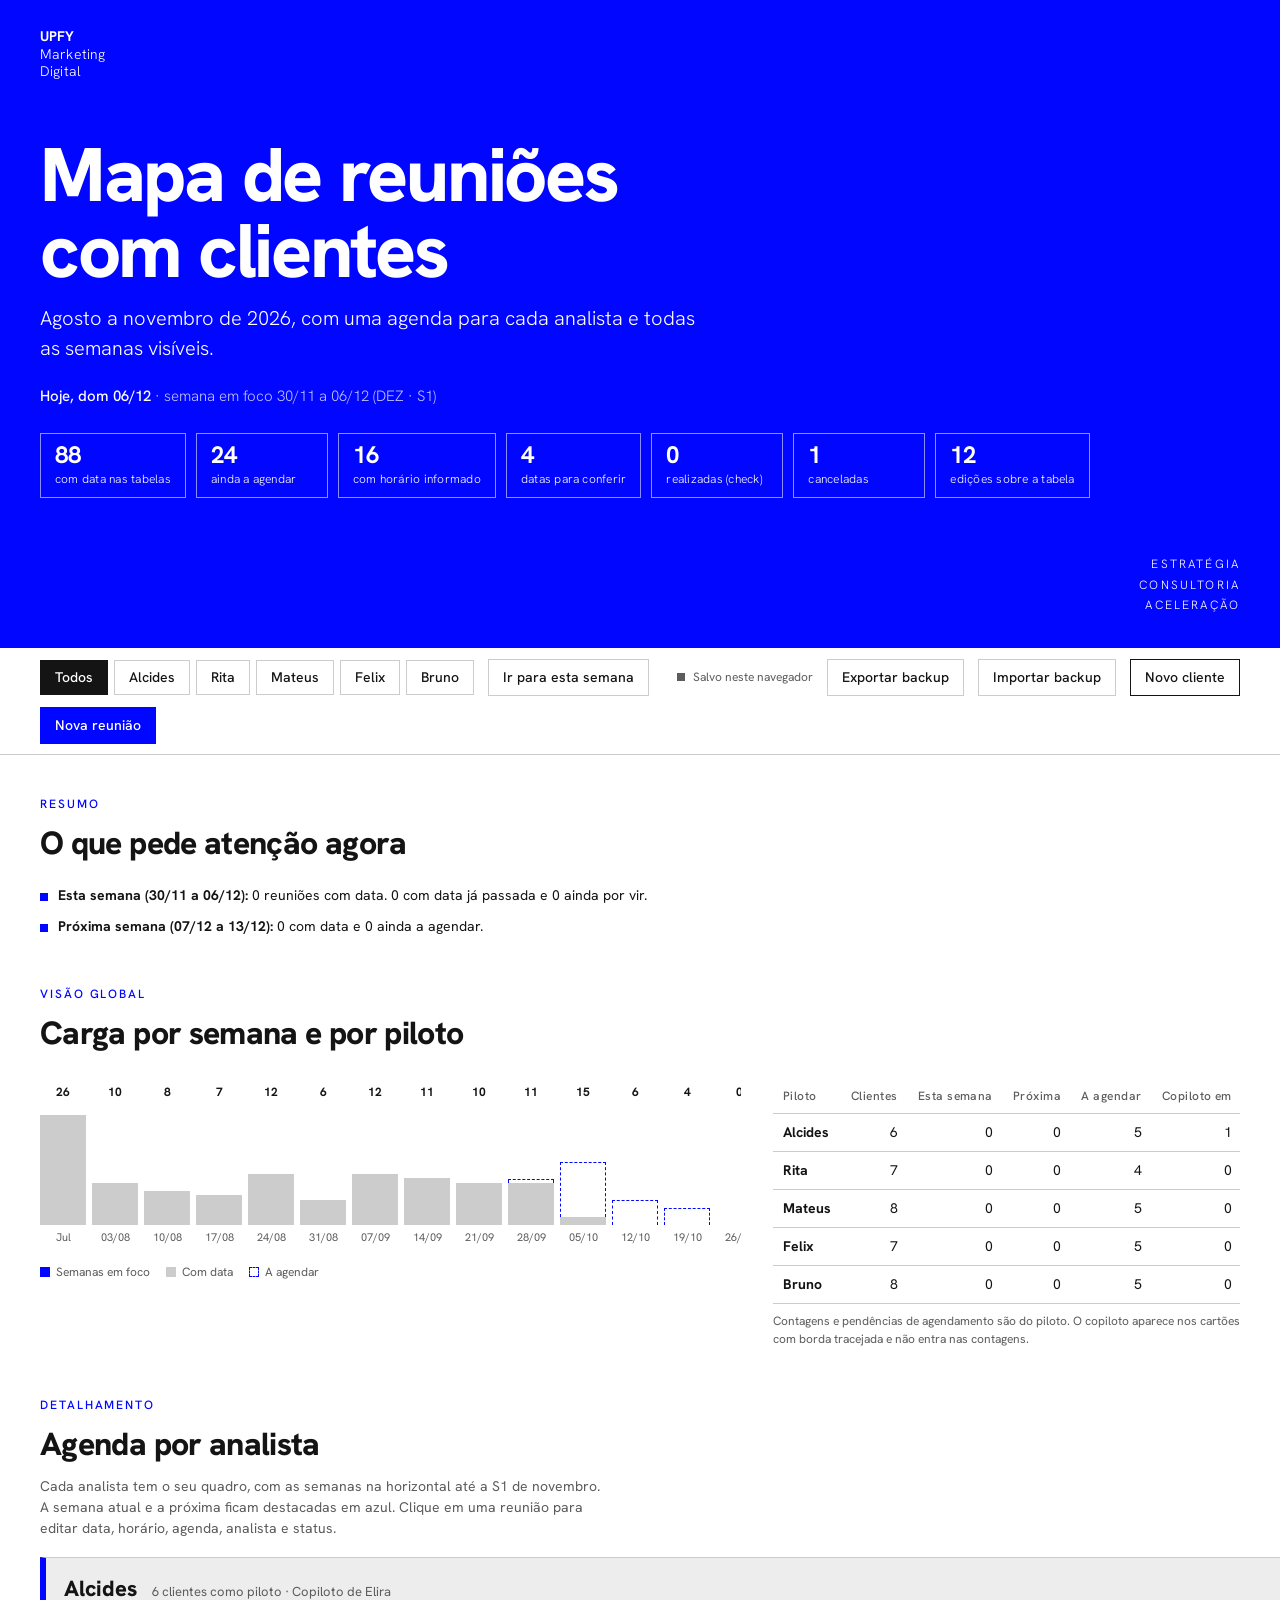
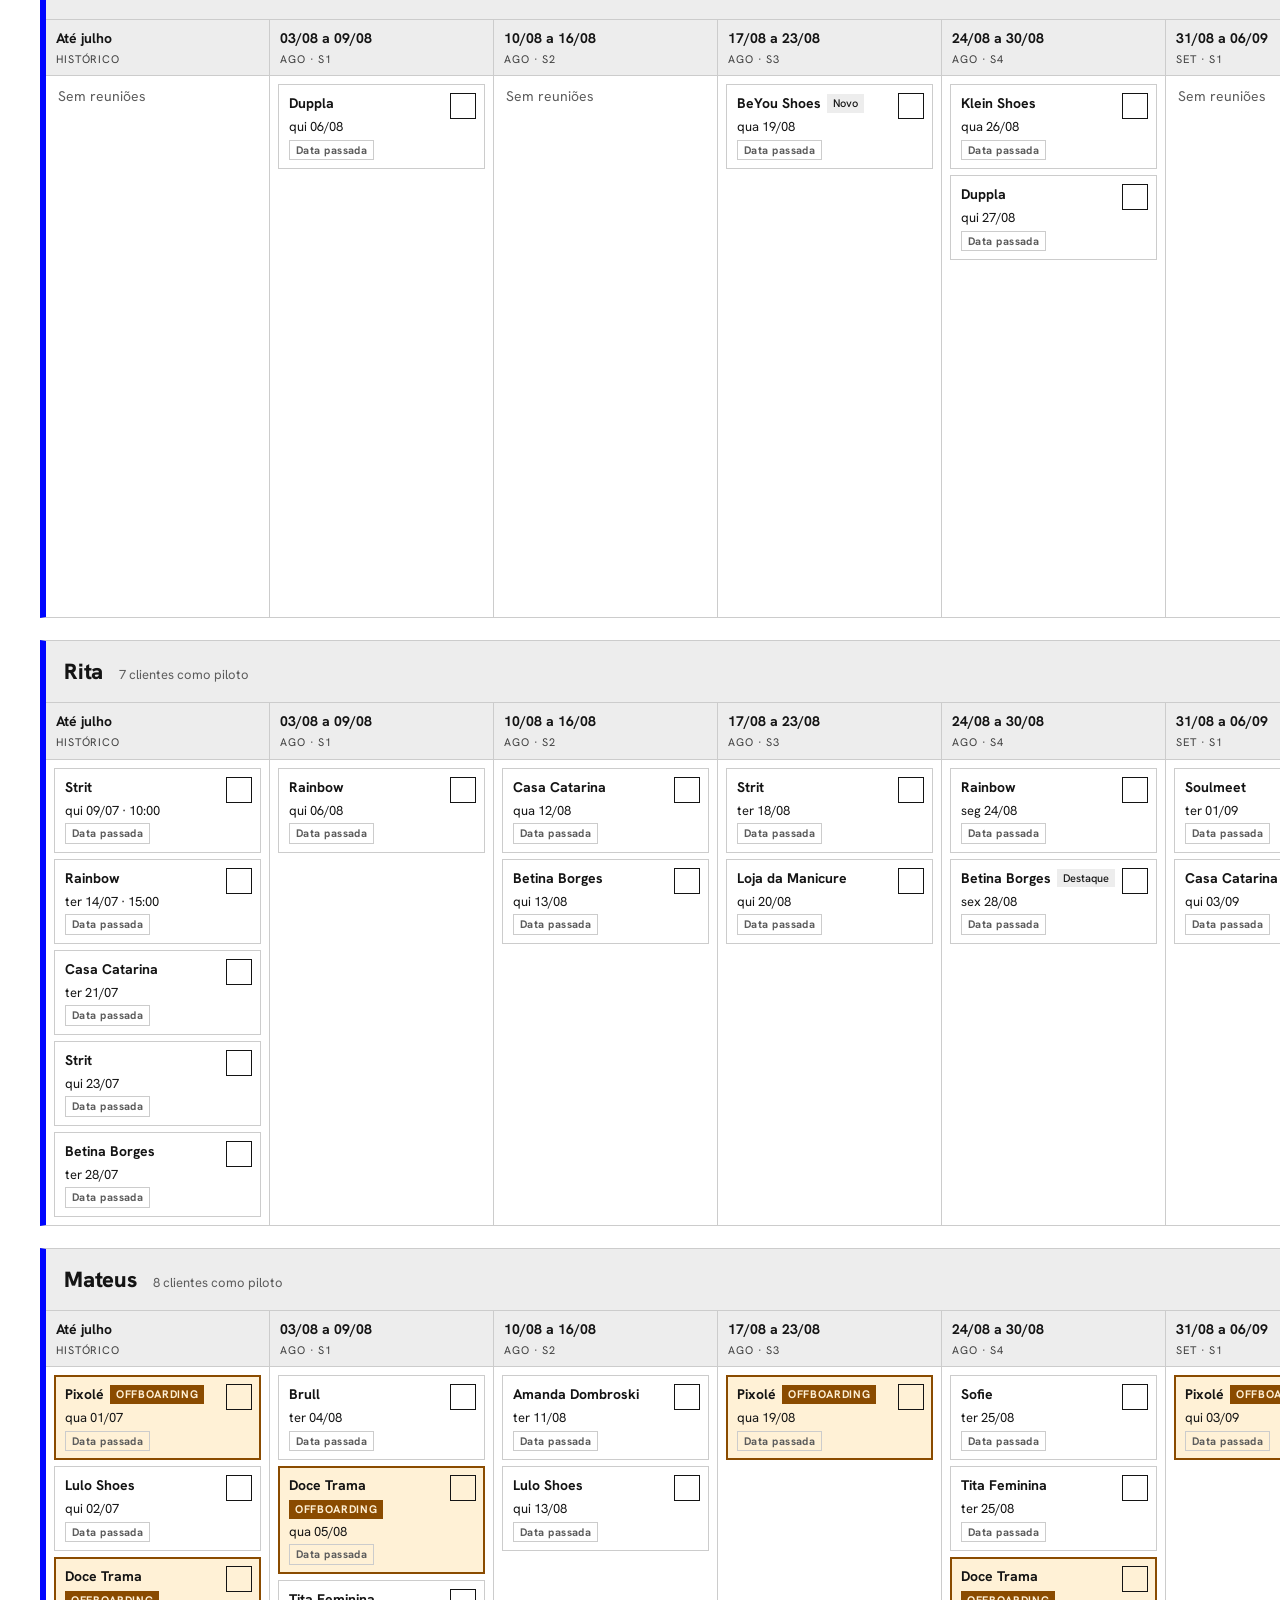
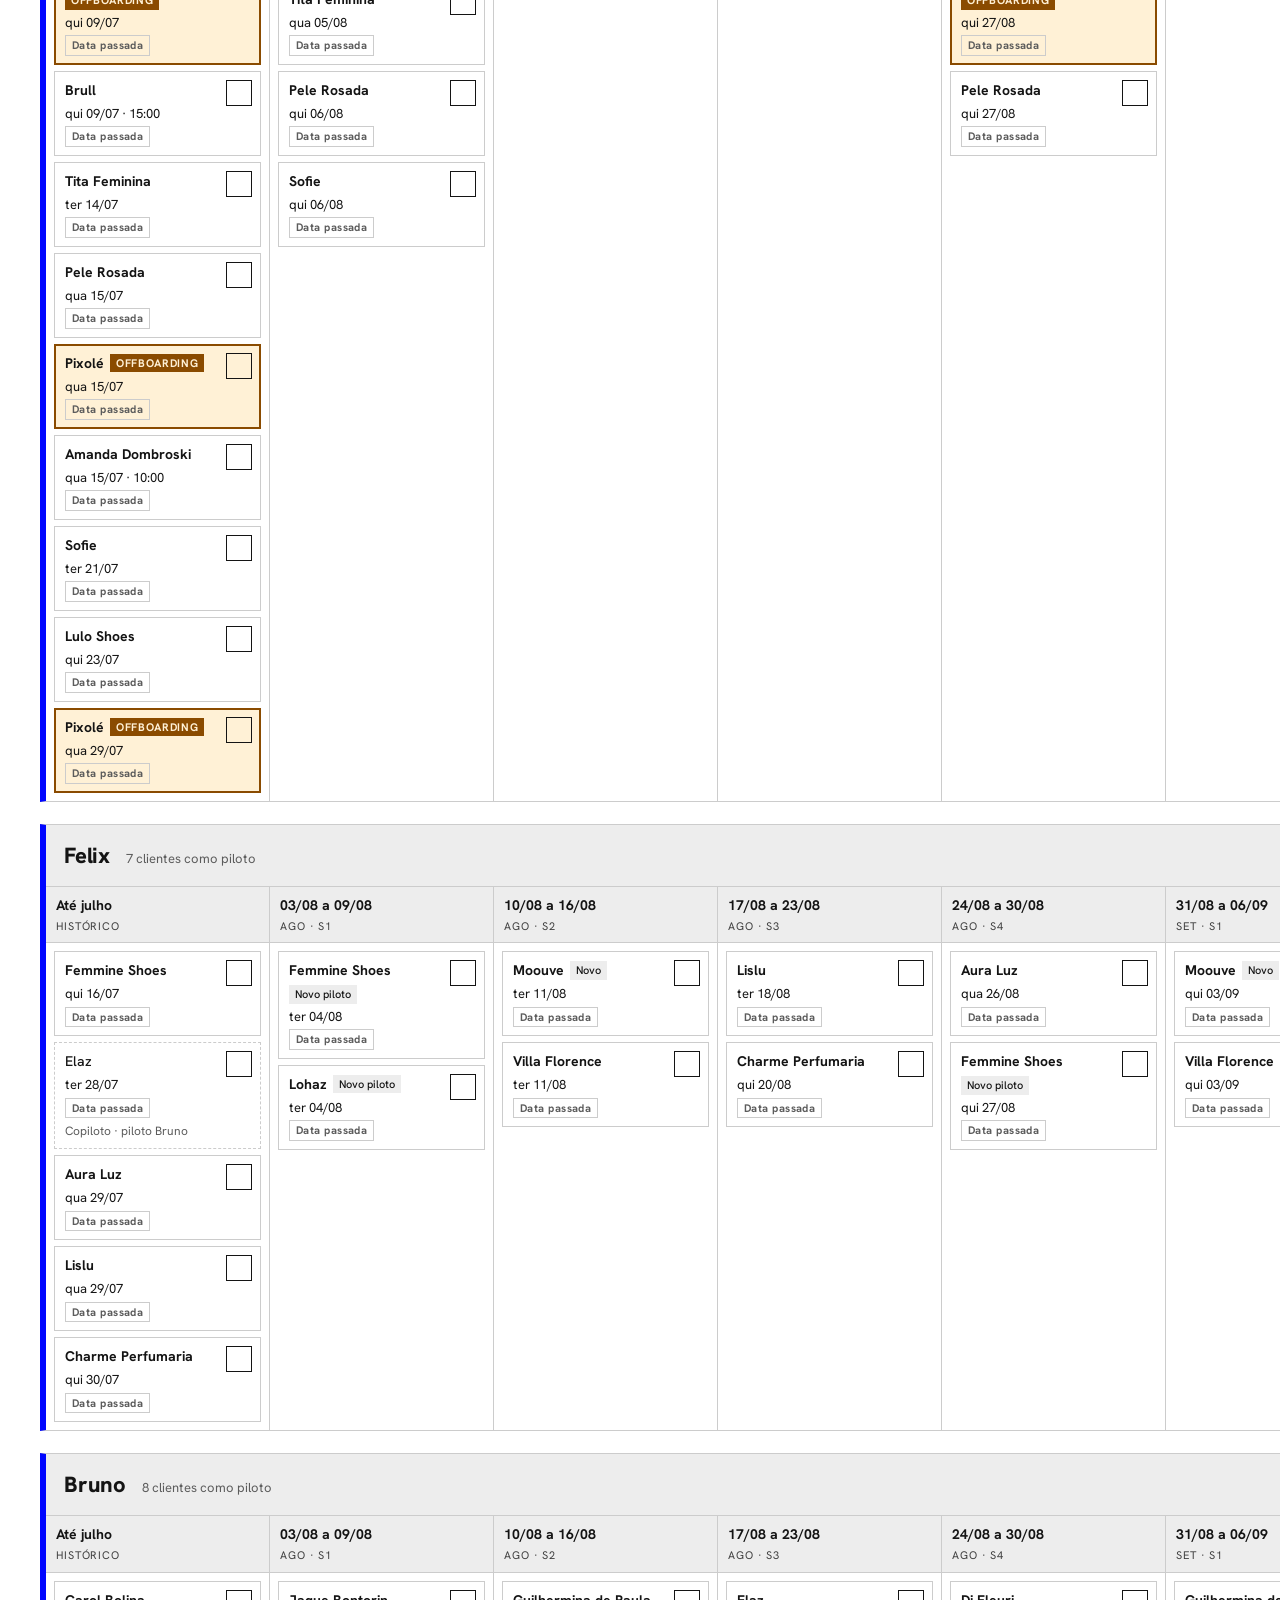
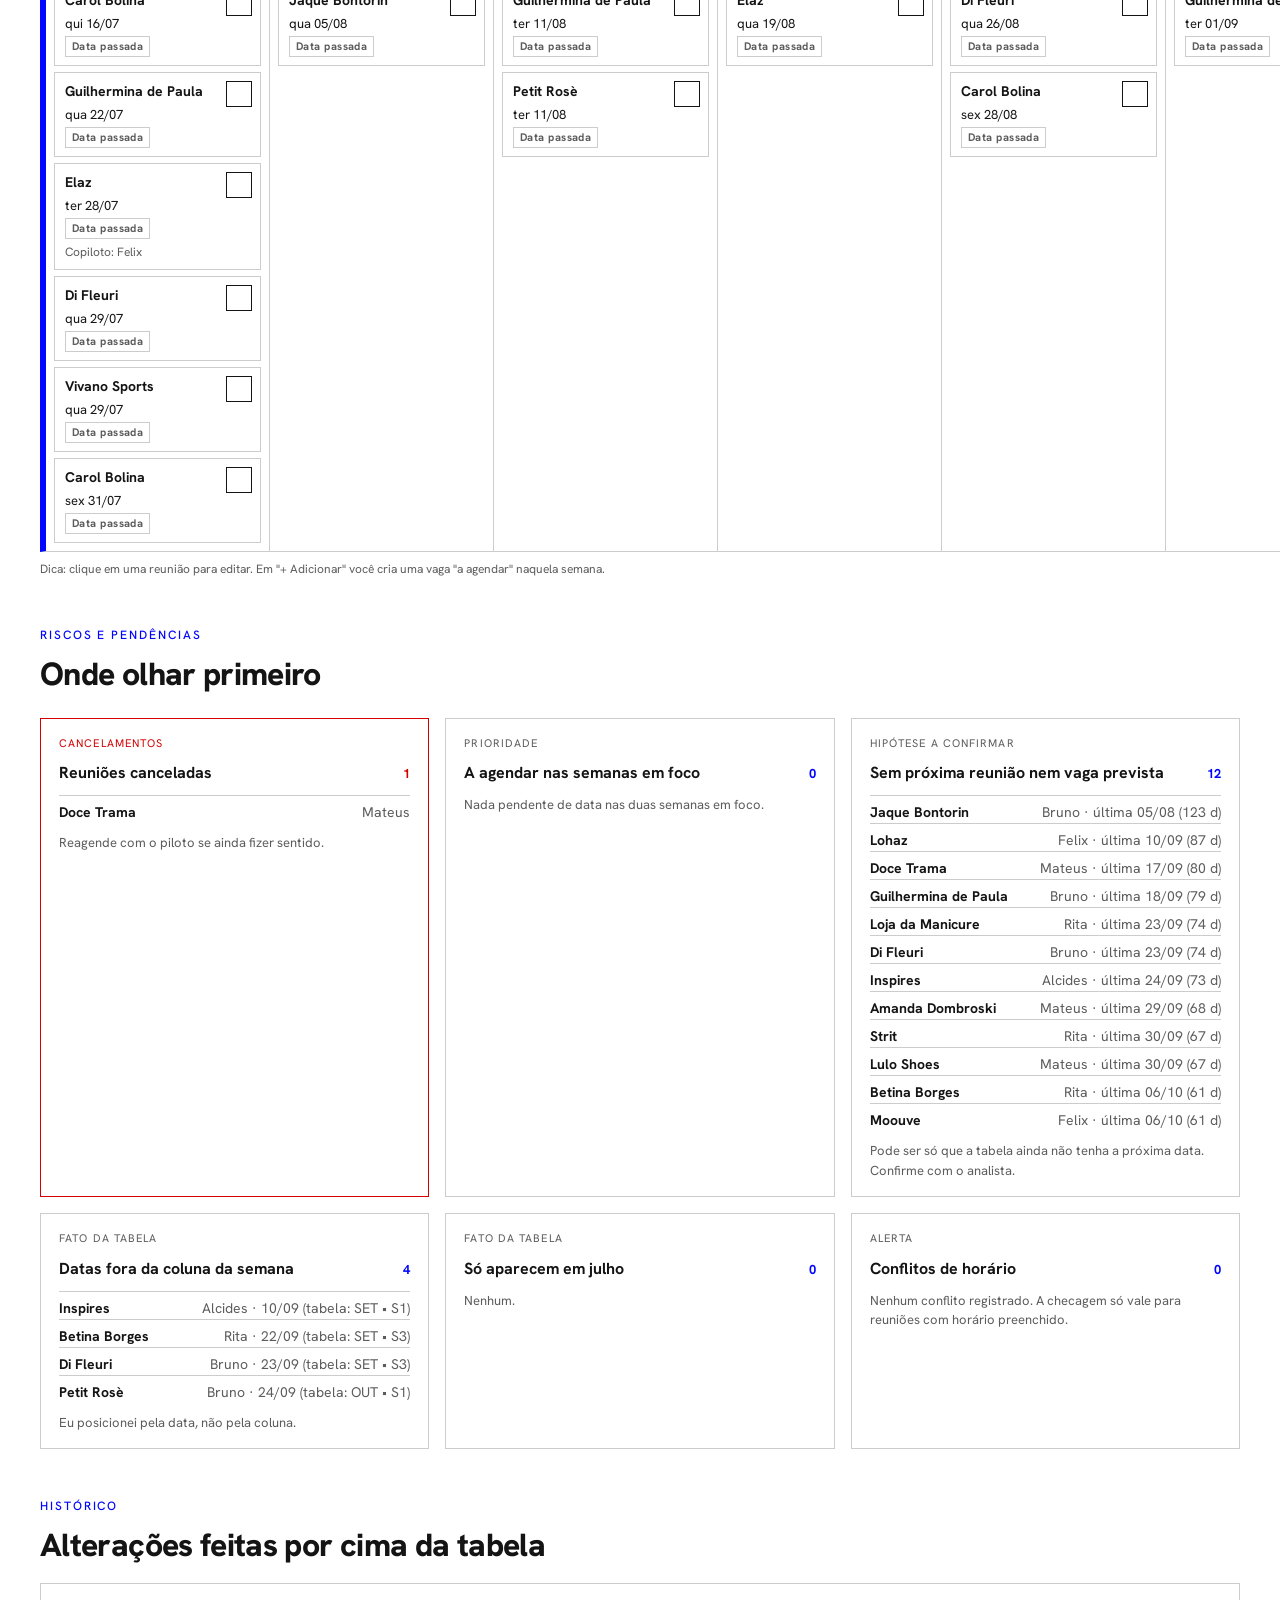
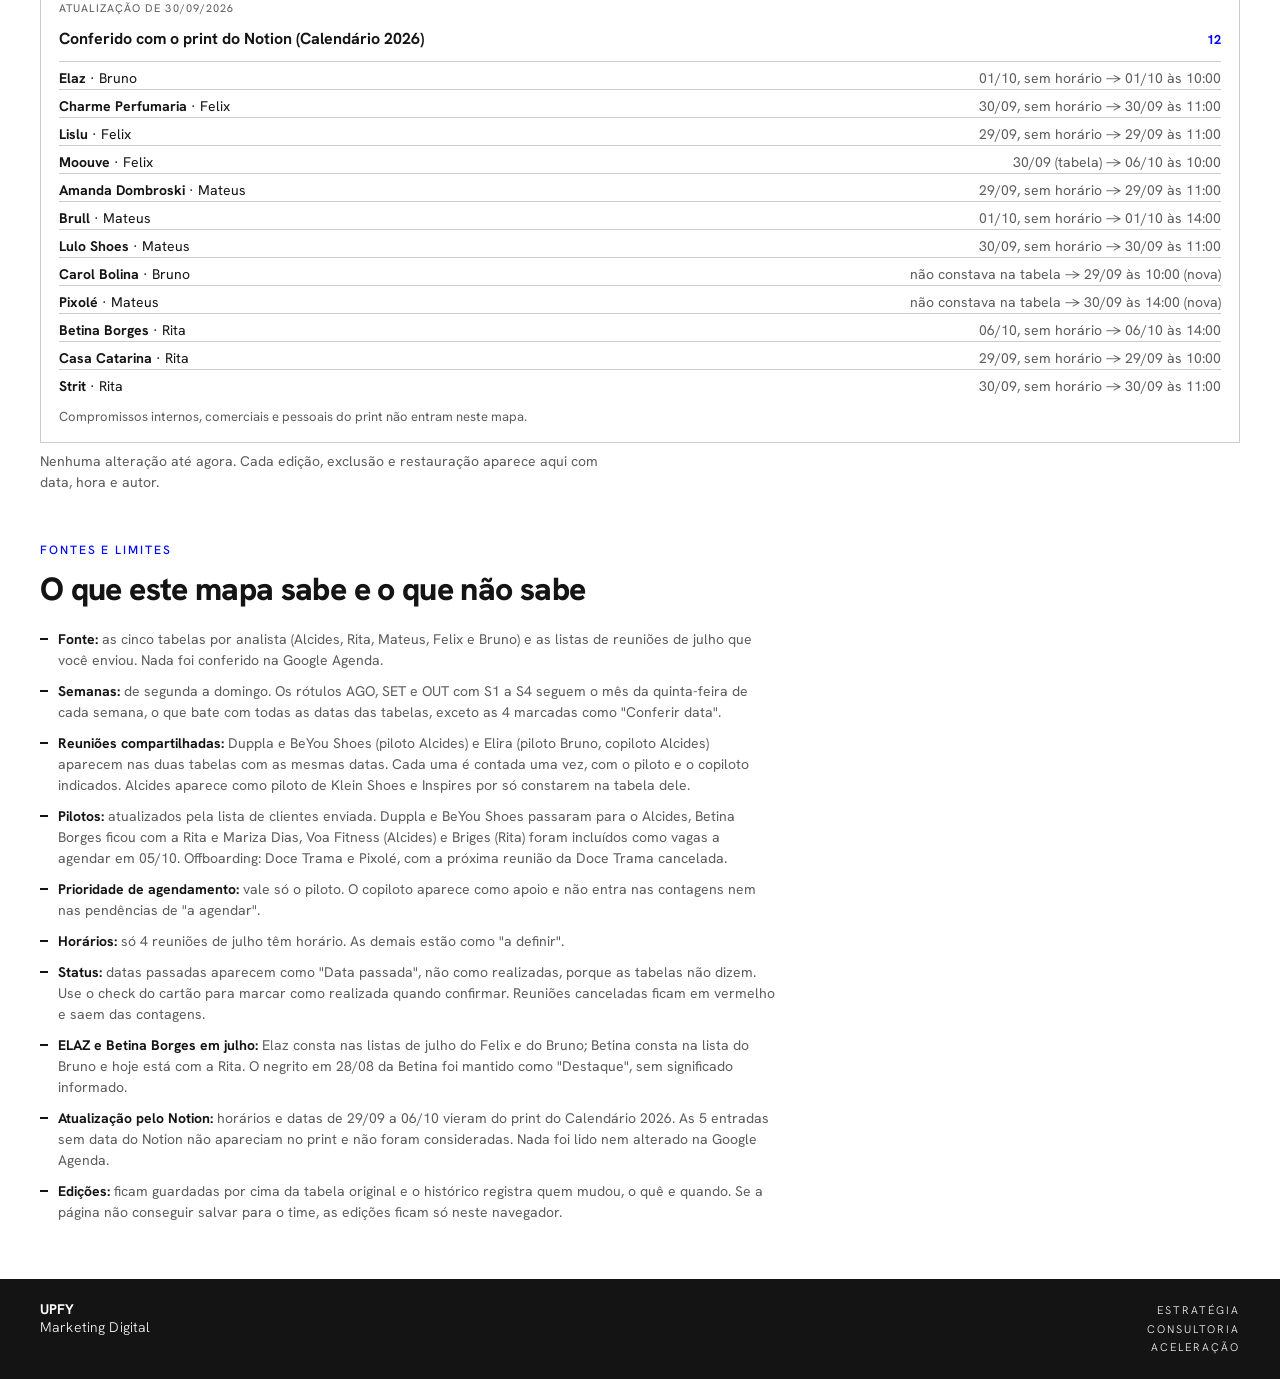
==== commit ad8dd764: "Adiciona novo cliente, persistência local e backup (embed Notion) Co-Authored-By: Claude Sonnet 5.5 " ====
--- a/mapa-reunioes-upfy.html
+++ b/mapa-reunioes-upfy.html
@@ -55,6 +55,7 @@
 .btn.danger:hover{background:var(--ferrari-bg)}
 .btn[disabled]{opacity:.45;cursor:not-allowed}
 .sp{flex:1}
+.dform.cm .hide-cm{display:none}
 .sync{display:inline-flex;align-items:center;gap:8px;font-size:12px;color:var(--muted);white-space:nowrap}
 .sync i{width:8px;height:8px;background:var(--muted);display:inline-block}
 .sync[data-s="shared"] i{background:var(--accent-ink)}
@@ -205,6 +206,10 @@
     <button class="btn ghost" id="b-focus">Ir para esta semana</button>
     <span class="sp"></span>
     <span class="sync" id="sync" data-s="wait"><i></i><span>Conectando</span></span>
+    <button class="btn ghost" id="b-exp" title="Baixa um arquivo com as suas alterações">Exportar backup</button>
+    <button class="btn ghost" id="b-imp" title="Restaura alterações de um backup">Importar backup</button>
+    <input type="file" id="f-imp" accept="application/json,.json" hidden>
+    <button class="btn" id="b-client">Novo cliente</button>
     <button class="btn primary" id="b-new">Nova reunião</button>
   </div>
 </div>
@@ -237,15 +242,15 @@
       <div class="f"><label for="m-analista">Piloto (prioridade no agendamento)</label><select id="m-analista"></select></div>
       <div class="f"><label for="m-copiloto">Copiloto (apoio)</label><select id="m-copiloto"></select></div>
     </div>
-    <div class="two">
+    <div class="two hide-cm">
       <div class="f"><label for="m-data">Data</label><input id="m-data" type="date"></div>
       <div class="f"><label for="m-hora">Horário</label><input id="m-hora" type="time"></div>
     </div>
     <div class="f" id="f-semana"><label for="m-semana">Semana prevista (sem data definida)</label><select id="m-semana"></select></div>
-    <div class="f"><label for="m-status">Status</label><select id="m-status">
+    <div class="f hide-cm"><label for="m-status">Status</label><select id="m-status">
       <option value="">Automático (pela data)</option><option value="realizada">Realizada (check)</option><option value="remarcada">Remarcada</option><option value="cancelada">Cancelada</option></select></div>
-    <div class="f"><label for="m-link">Link da agenda ou da chamada</label><input id="m-link" type="url" placeholder="https://"></div>
-    <div class="f"><label for="m-pauta">Pauta e observações</label><textarea id="m-pauta"></textarea></div>
+    <div class="f hide-cm"><label for="m-link">Link da agenda ou da chamada</label><input id="m-link" type="url" placeholder="https://"></div>
+    <div class="f hide-cm"><label for="m-pauta">Pauta e observações</label><textarea id="m-pauta"></textarea></div>
     <p class="err" id="d-err" role="alert"></p>
   </form>
   <div class="dfoot">
@@ -291,11 +296,31 @@
 var hist = [];
 var DB = null, USER = null, UID = "", RO = false, mode = "wait";
 var filter = "Todos";
+var clientMode = false, lsOK = true;
 var editing = null, preset = null, delArmed = false, drawerOpen = false;
 var baseMap = {}; BASE.forEach(function(b){baseMap[b.id]=b});
 
 function loadLocal(){try{var r=JSON.parse(localStorage.getItem(LSKEY)||"null");if(r){overrides=r.overrides||{};hist=r.hist||[]}}catch(e){}}
-function saveLocal(){try{localStorage.setItem(LSKEY,JSON.stringify({overrides:overrides,hist:hist.slice(0,60)}))}catch(e){}}
+function saveLocal(){try{localStorage.setItem(LSKEY,JSON.stringify({overrides:overrides,hist:hist.slice(0,60)}));lsOK=true}catch(e){if(lsOK){lsOK=false;toast("Este navegador bloqueou o armazenamento. Use Exportar backup para não perder as alterações.")}render()}}
+function checkLS(){try{var k=LSKEY+"-t";localStorage.setItem(k,"1");localStorage.removeItem(k)}catch(e){lsOK=false}}
+function exportBackup(){
+  var data=JSON.stringify({v:1,overrides:overrides,hist:hist},null,1);
+  try{var a=document.createElement("a");a.href=URL.createObjectURL(new Blob([data],{type:"application/json"}));a.download="mapa-reunioes-upfy-backup.json";document.body.appendChild(a);a.click();a.remove();toast("Backup exportado.")}
+  catch(e){toast("Não consegui baixar o arquivo neste ambiente.")}
+  if(navigator.clipboard&&navigator.clipboard.writeText)navigator.clipboard.writeText(data).catch(function(){});
+}
+function importBackup(file){
+  if(!file)return;
+  var r=new FileReader();
+  r.onload=function(){
+    try{
+      var j=JSON.parse(r.result);if(!j||typeof j.overrides!=="object")throw 0;
+      if(DB){toast("Importar só funciona no modo local.");return}
+      overrides=j.overrides;hist=j.hist||[];saveLocal();render();toast("Backup restaurado.");
+    }catch(e){toast("Arquivo de backup inválido.")}
+  };
+  r.readAsText(file);
+}
 
 function meetings(includeRemoved){
   var map={},id;
@@ -502,9 +527,9 @@
   document.getElementById("historico").innerHTML=histHTML(ms,histNames);
   document.getElementById("fontes").innerHTML=fontesHTML();
   document.getElementById("chips").innerHTML=["Todos"].concat(ANALISTAS).map(function(a){return '<button class="chip" data-f="'+a+'" aria-pressed="'+(a===filter)+'">'+a+"</button>"}).join("");
-  document.getElementById("b-new").disabled=RO;
+  document.getElementById("b-new").disabled=RO;$("b-client").disabled=RO;$("b-imp").disabled=RO||mode==="shared";
   var sy2=document.getElementById("sync");sy2.setAttribute("data-s",mode==="shared"?"shared":"x");
-  sy2.lastChild.textContent=RO?"Somente leitura":mode==="shared"?"Salvo para o time":mode==="local"?"Só neste navegador":"Conectando";
+  sy2.lastChild.textContent=RO?"Somente leitura":mode==="shared"?"Salvo para o time":mode==="local"?(lsOK?"Salvo neste navegador":"Sem salvar: exporte o backup"):"Conectando";
   resolveNames();
 }
 function scrollToCol(key){
@@ -561,12 +586,15 @@
 }
 function syncSemana(){$("f-semana").hidden=!!$("m-data").value}
 function openDrawer(id,pre){
+  clientMode=!!(pre&&pre.cliente);
   editing=id;preset=pre||null;delArmed=false;
   var m=id?meetings(true).filter(function(x){return x.id===id})[0]:null;
   fillSelects();
   var base=m||{cliente:"",analista:(pre&&pre.analista)||(filter!=="Todos"?filter:ANALISTAS[0]),copiloto:"",data:"",hora:"",semana:(pre&&pre.semana)||monday(TODAY),status:"",link:"",pauta:""};
-  $("d-title").textContent=m?"Editar reunião":"Nova reunião";
-  $("d-origin").textContent=m?(m.origem?"Origem: "+m.origem:"Criada nesta página"):"Sem data, ela entra como \"a agendar\" na semana escolhida.";
+  $("dform").classList.toggle("cm",clientMode);
+  ["d-cancel","d-clear"].forEach(function(i){$(i).hidden=clientMode});
+  $("d-title").textContent=clientMode?"Novo cliente":m?"Editar reunião":"Nova reunião";
+  $("d-origin").textContent=m?(m.origem?"Origem: "+m.origem:"Criada nesta página"):(clientMode?"O cliente entra com uma reunião \"a agendar\" na semana escolhida.":"Sem data, ela entra como \"a agendar\" na semana escolhida.");
   $("m-cliente").value=base.cliente;$("m-analista").value=base.analista;$("m-copiloto").value=base.copiloto||"";
   $("m-data").value=base.data||"";$("m-hora").value=base.hora||"";$("m-status").value=base.status||"";$("m-link").value=base.link||"";$("m-pauta").value=base.pauta||"";
   fillWeeks(base.semana||monday(TODAY));syncSemana();
@@ -587,12 +615,16 @@
   if(!v.cliente){$("d-err").textContent="Informe o nome do cliente.";$("m-cliente").focus();return}
   if(v.link&&!/^https?:\/\//i.test(v.link)){$("d-err").textContent="O link precisa começar com http:// ou https://.";$("m-link").focus();return}
   if(v.copiloto===v.analista)v.copiloto="";
+  if(clientMode&&!editing){
+    var nm=v.cliente.toLowerCase();
+    if(meetings().some(function(x){return x.cliente.toLowerCase()===nm})){$("d-err").textContent="Esse cliente já existe no mapa.";$("m-cliente").focus();return}
+  }
   var prev=editing?meetings(true).filter(function(x){return x.id===editing})[0]:null;
   var id=editing||("n-"+Date.now().toString(36)+Math.random().toString(36).slice(2,5));
-  var doc=Object.assign({flags:[],origem:"",nota:""},prev||{},{id:id,cliente:v.cliente,analista:v.analista,copiloto:v.copiloto,data:v.data,hora:v.hora,status:v.status,link:v.link,pauta:v.pauta,removida:false,atualizadoEm:Date.now(),atualizadoPor:UID||""});
+  var doc=Object.assign({flags:clientMode?["novo"]:[],origem:clientMode?"Adicionado nesta página":"",nota:""},prev||{},{id:id,cliente:v.cliente,analista:v.analista,copiloto:v.copiloto,data:v.data,hora:v.hora,status:v.status,link:v.link,pauta:v.pauta,removida:false,atualizadoEm:Date.now(),atualizadoPor:UID||""});
   doc.semana=v.data?monday(v.data):v.semana;
   var acao;
-  if(!prev)acao="criou a reunião"+(v.data?" para "+fmt(v.data):" como a agendar");
+  if(!prev)acao=clientMode?"adicionou o cliente (piloto "+doc.analista+")":"criou a reunião"+(v.data?" para "+fmt(v.data):" como a agendar");
   else{
     var ch=[];Object.keys(LBL).forEach(function(k){if((prev[k]||"")!==(doc[k]||""))ch.push(LBL[k]+": "+showV(k,prev[k])+" para "+showV(k,doc[k]))});
     if(!v.data&&(prev.semana||"")!==doc.semana&&!prev.data)ch.push("semana prevista: "+fmt(prev.semana)+" para "+fmt(doc.semana));
@@ -658,6 +690,10 @@
   if(e.key==="Escape"&&drawerOpen){closeDrawer();return}
 });
 $("b-focus").addEventListener("click",function(){document.getElementById("detalhe").scrollIntoView({behavior:"smooth",block:"start"});scrollToCol(monday(TODAY))});
+$("b-client").addEventListener("click",function(){if(RO)return;openDrawer(null,{cliente:true})});
+$("b-exp").addEventListener("click",exportBackup);
+$("b-imp").addEventListener("click",function(){$("f-imp").click()});
+$("f-imp").addEventListener("change",function(e){importBackup(e.target.files[0]);e.target.value=""});
 $("b-new").addEventListener("click",function(){openDrawer(null)});
 $("d-x").addEventListener("click",closeDrawer);$("scrim").addEventListener("click",closeDrawer);
 $("d-save").addEventListener("click",saveForm);$("d-del").addEventListener("click",deleteForm);$("d-revert").addEventListener("click",revertForm);
@@ -667,7 +703,7 @@
 document.addEventListener("visibilitychange",function(){if(!document.hidden&&iso(new Date())!==TODAY)render()});
 
 /* ---------- início ---------- */
-loadLocal();render(false);
+checkLS();loadLocal();render(false);
 setTimeout(function(){scrollToCol(monday(TODAY))},0);
 (function connect(){
   var c=window.claude;
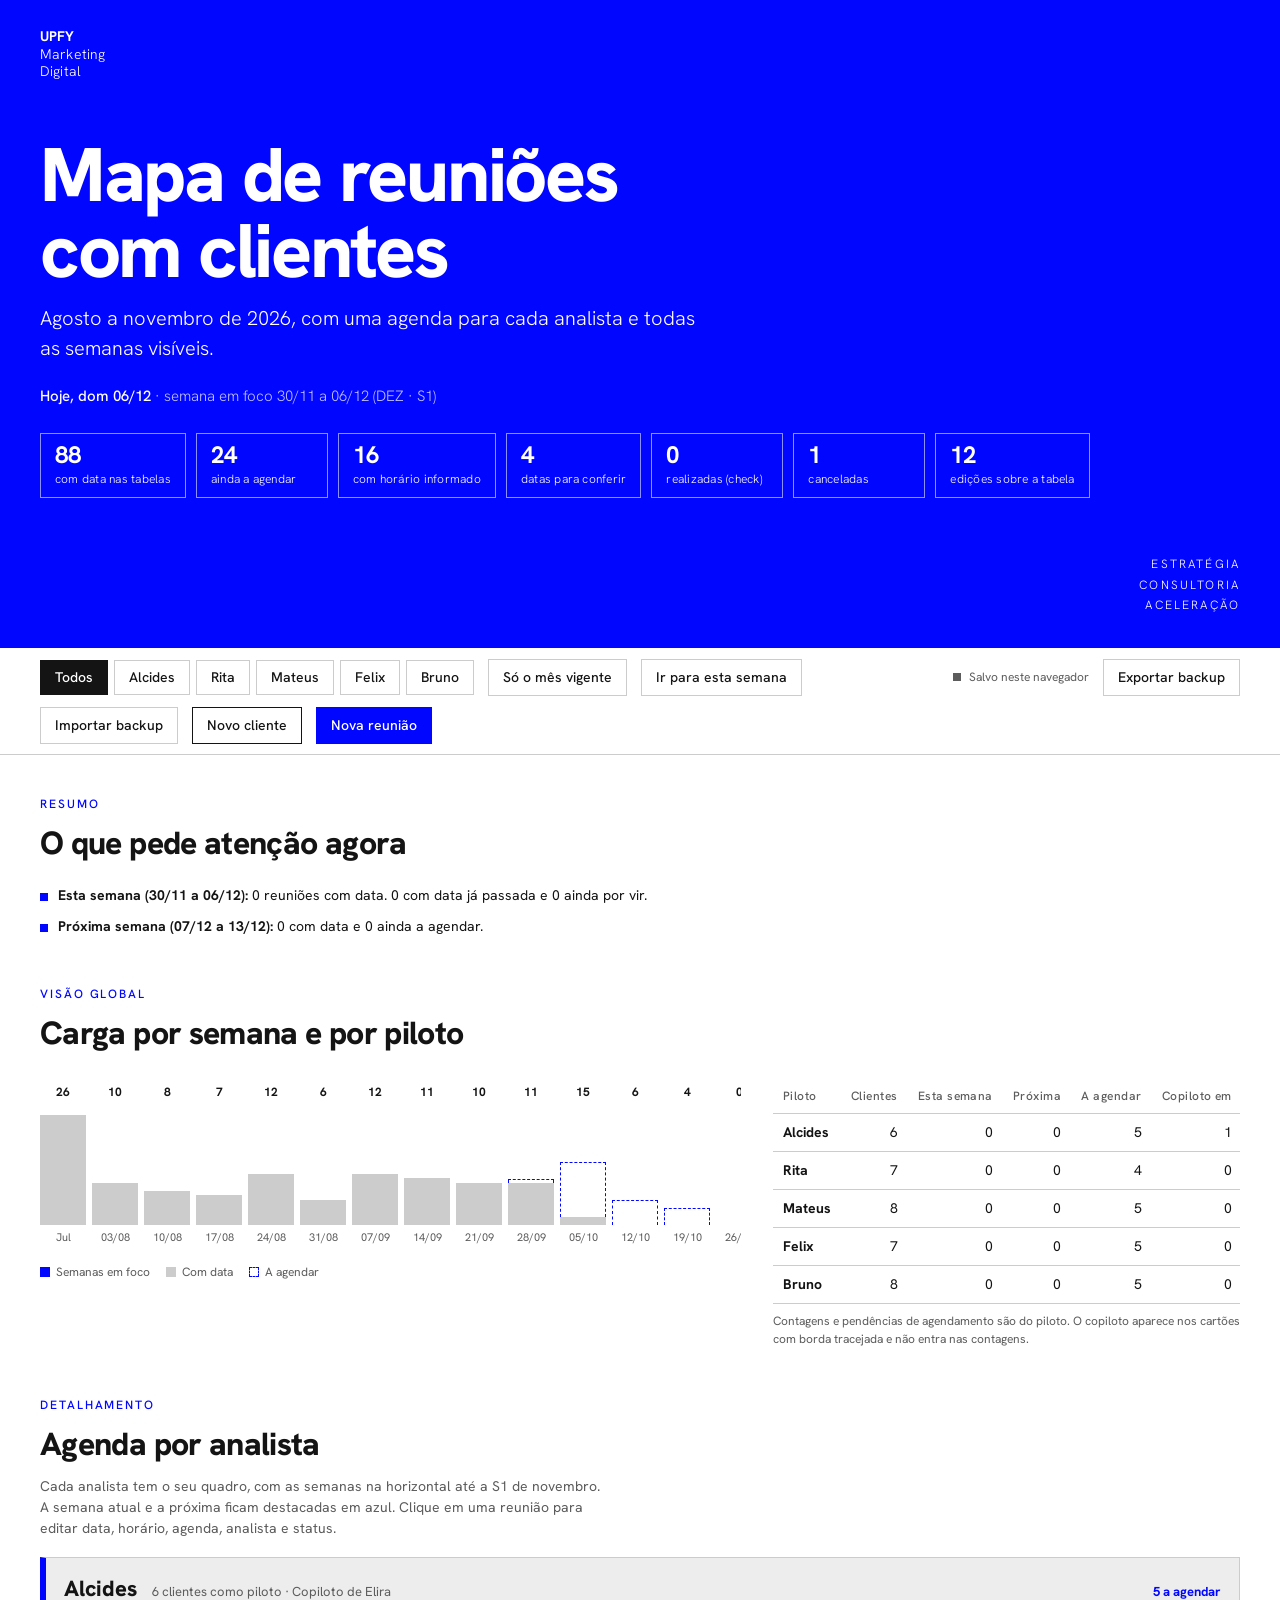
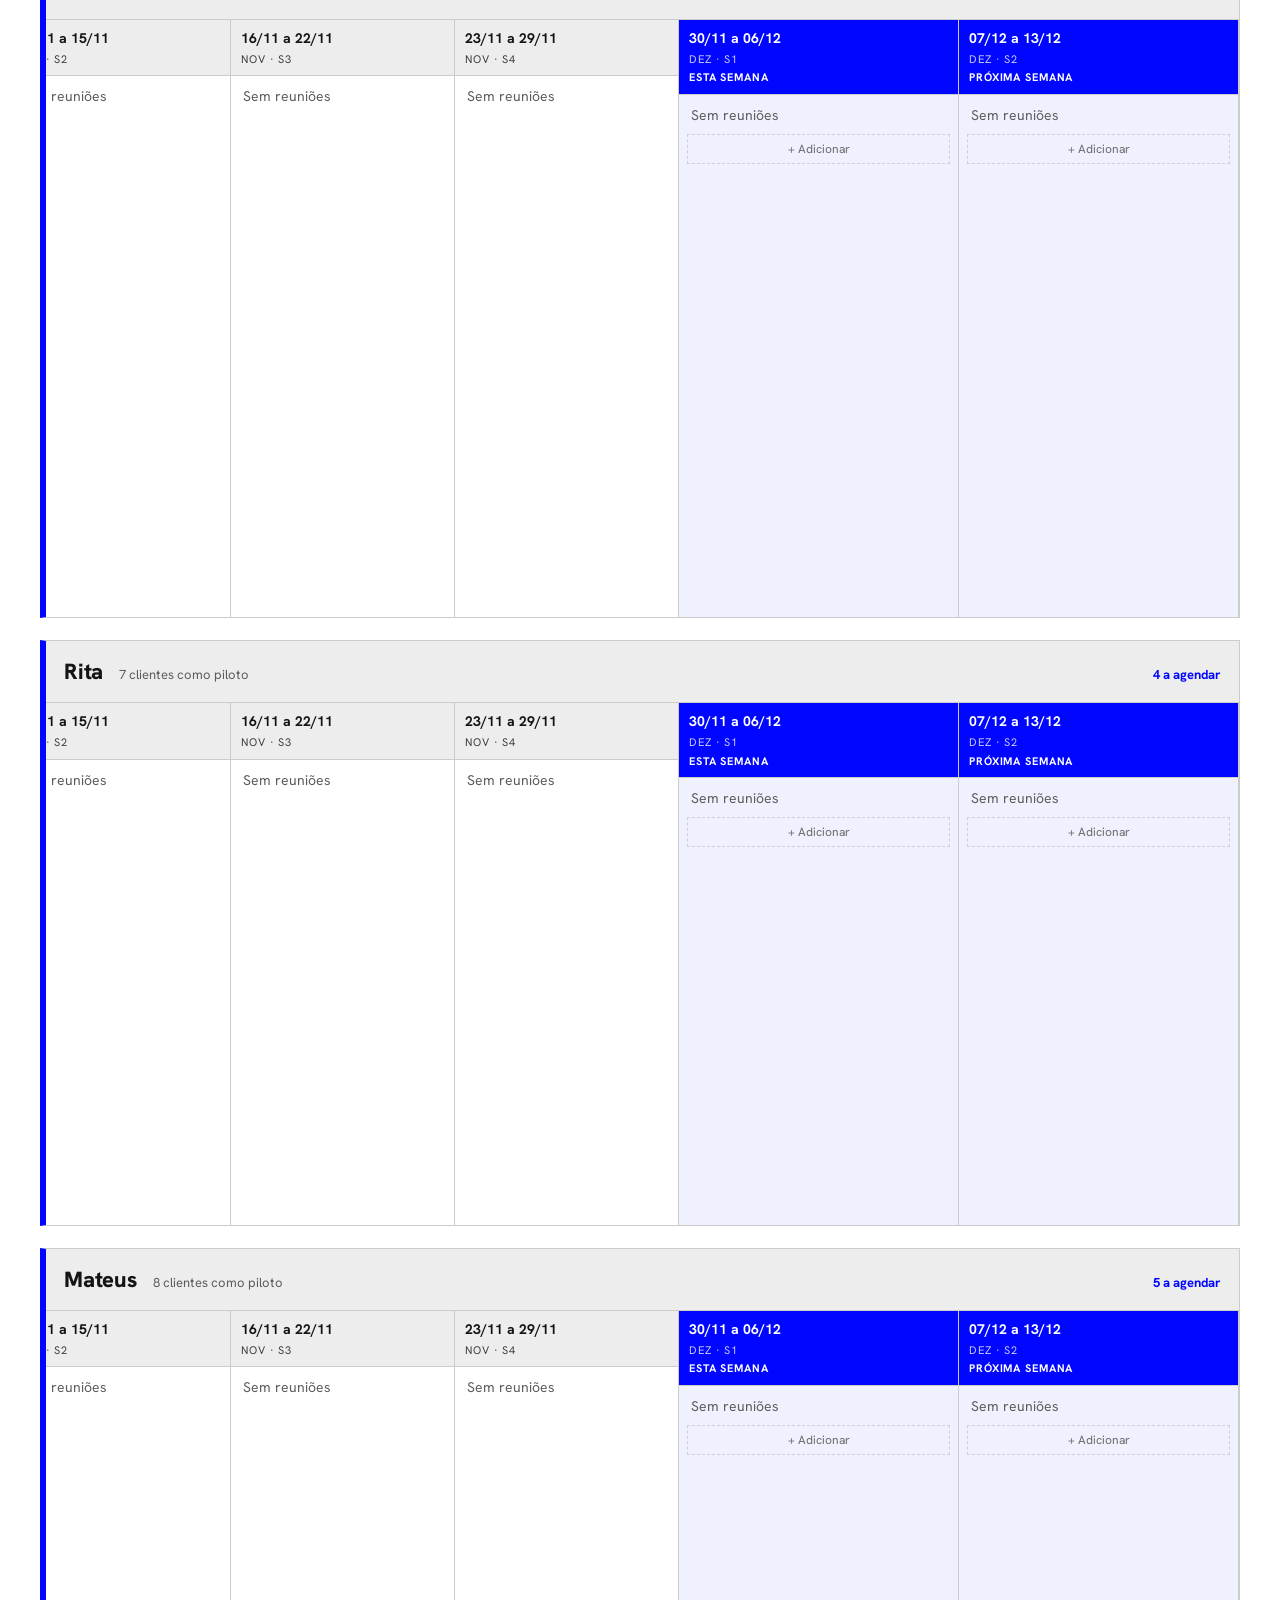
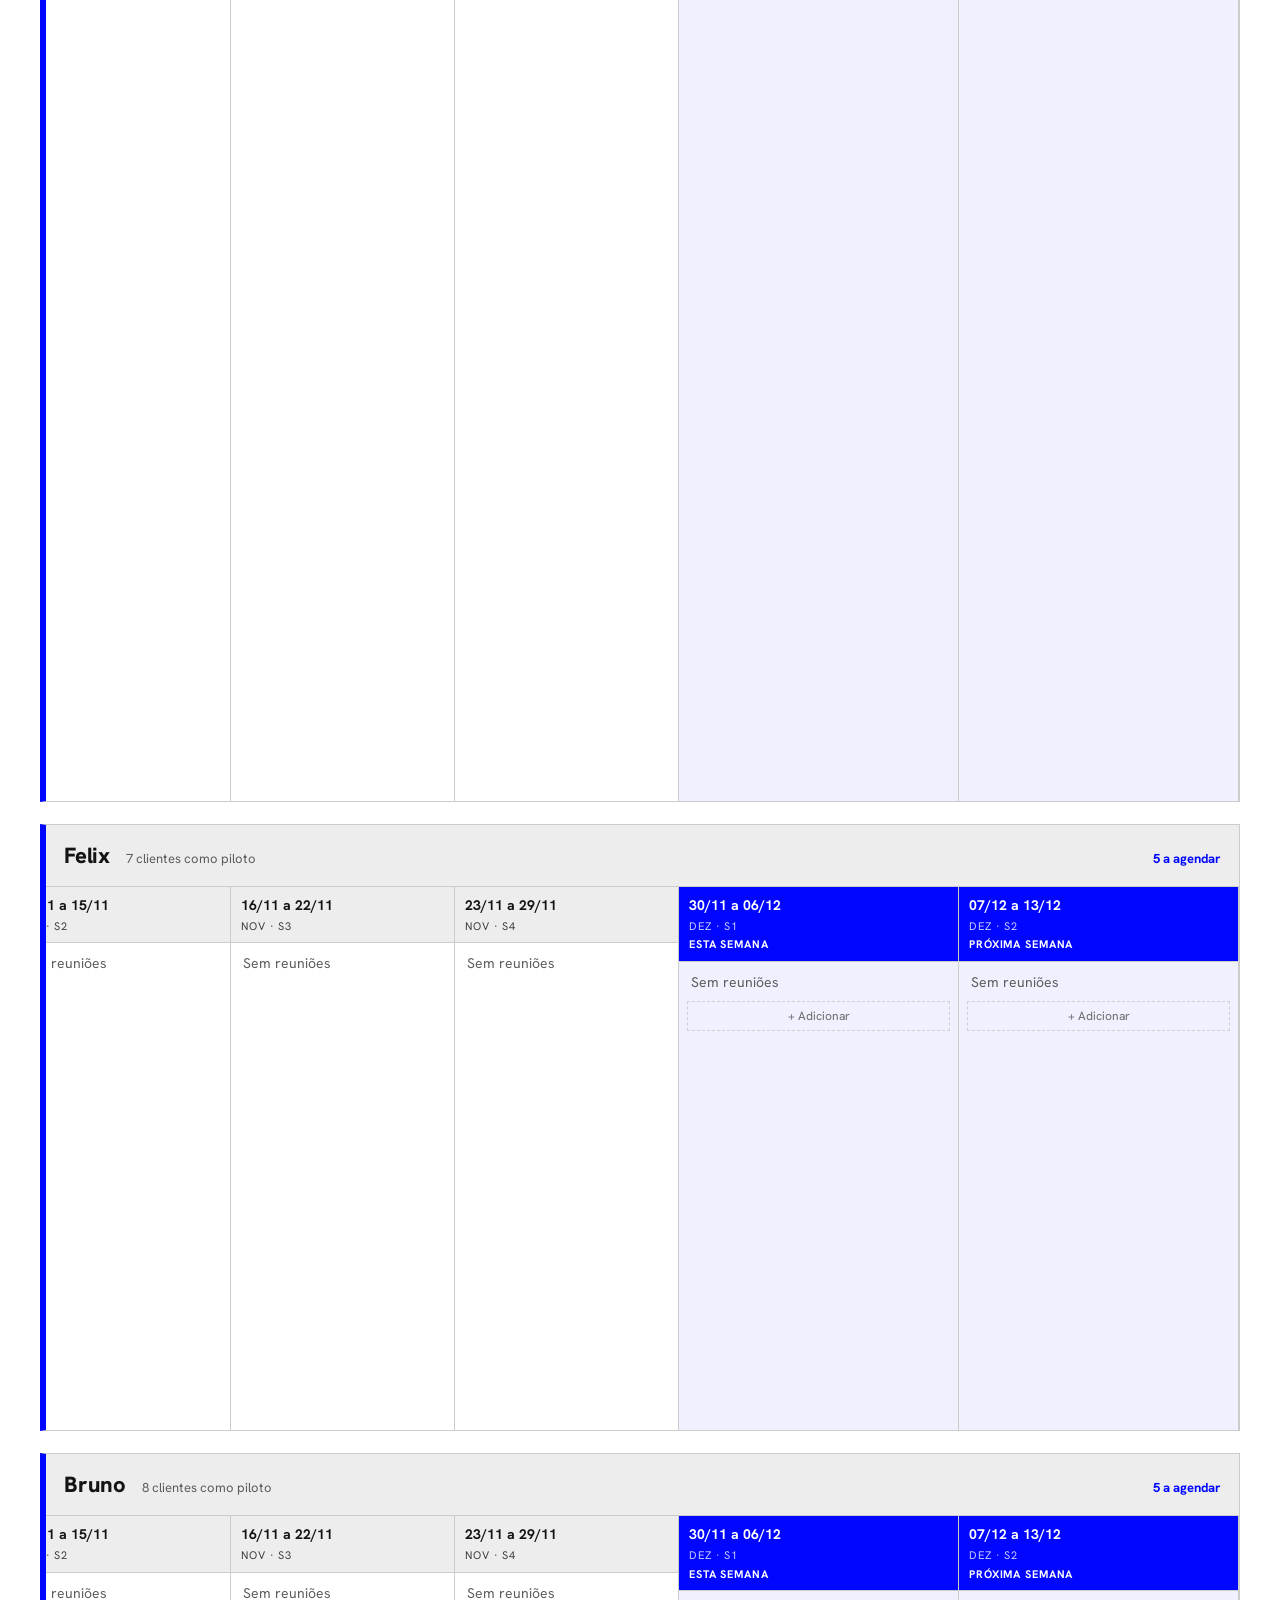
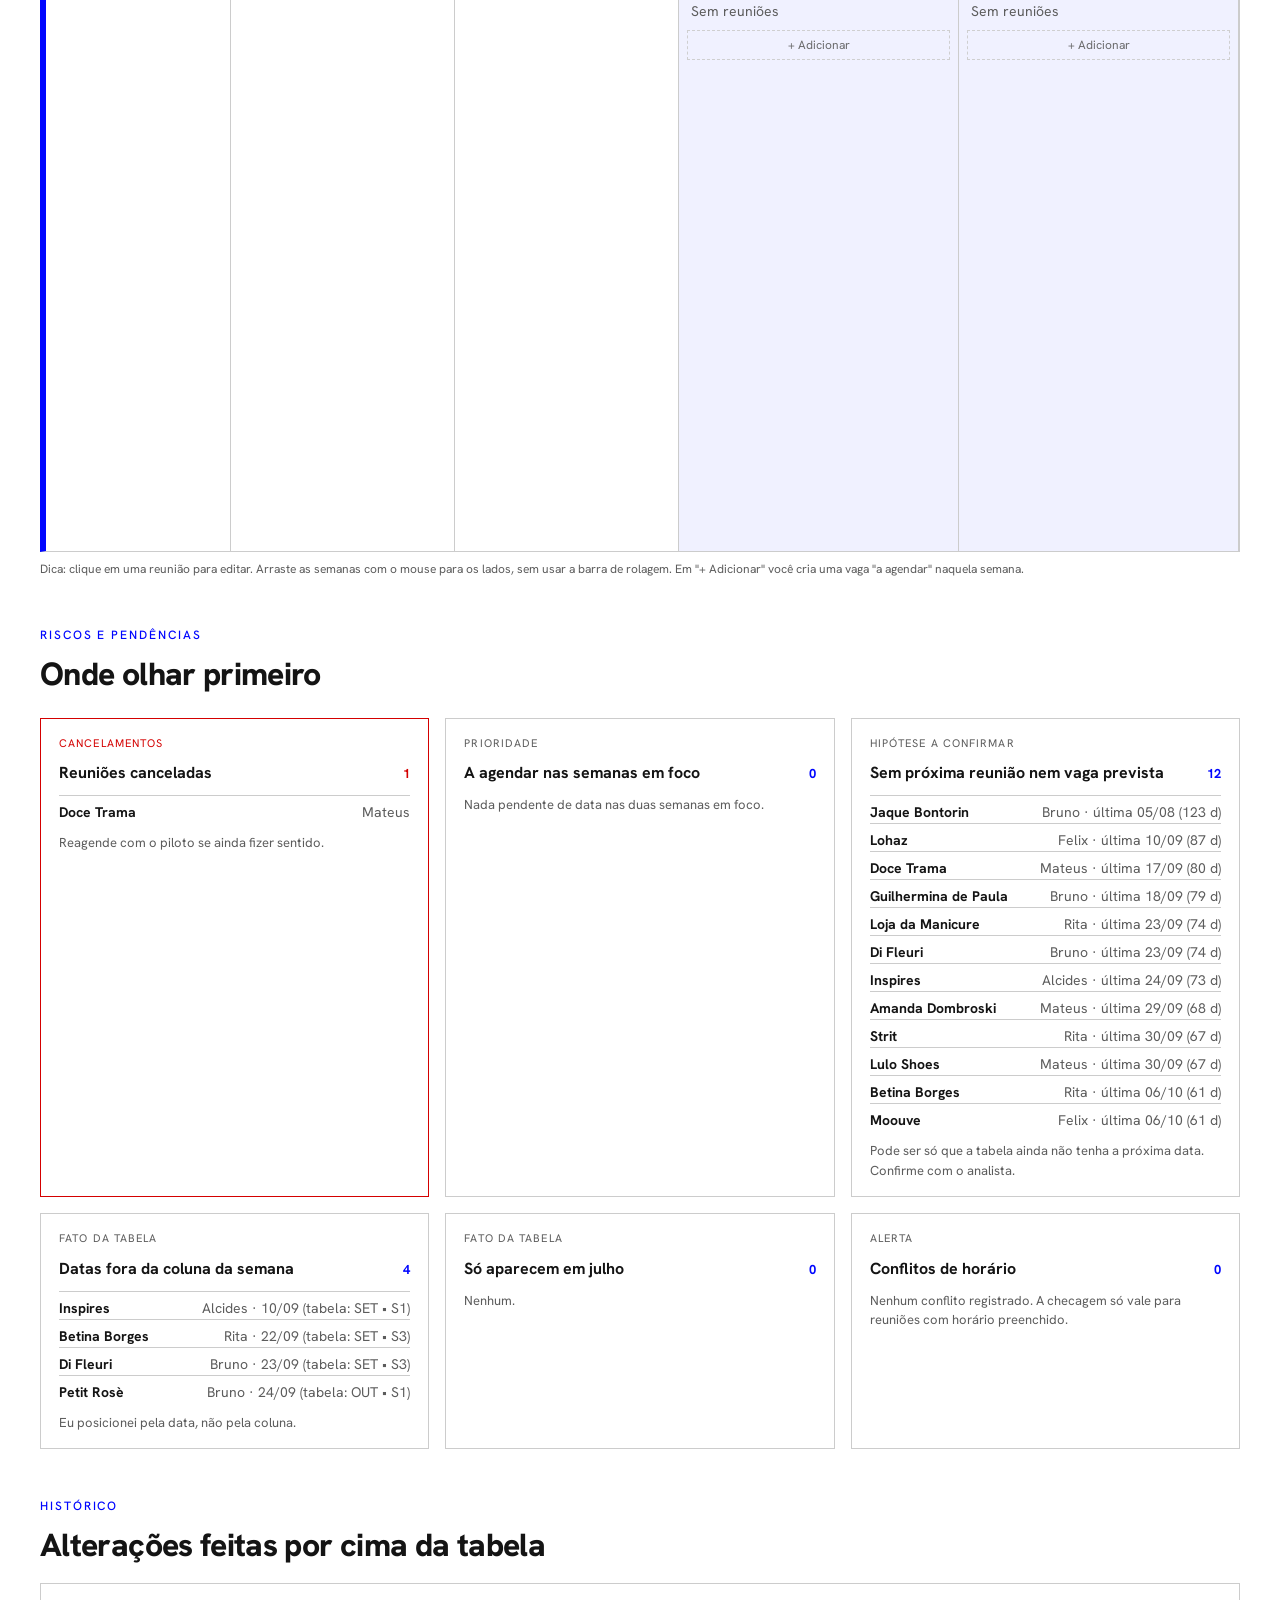
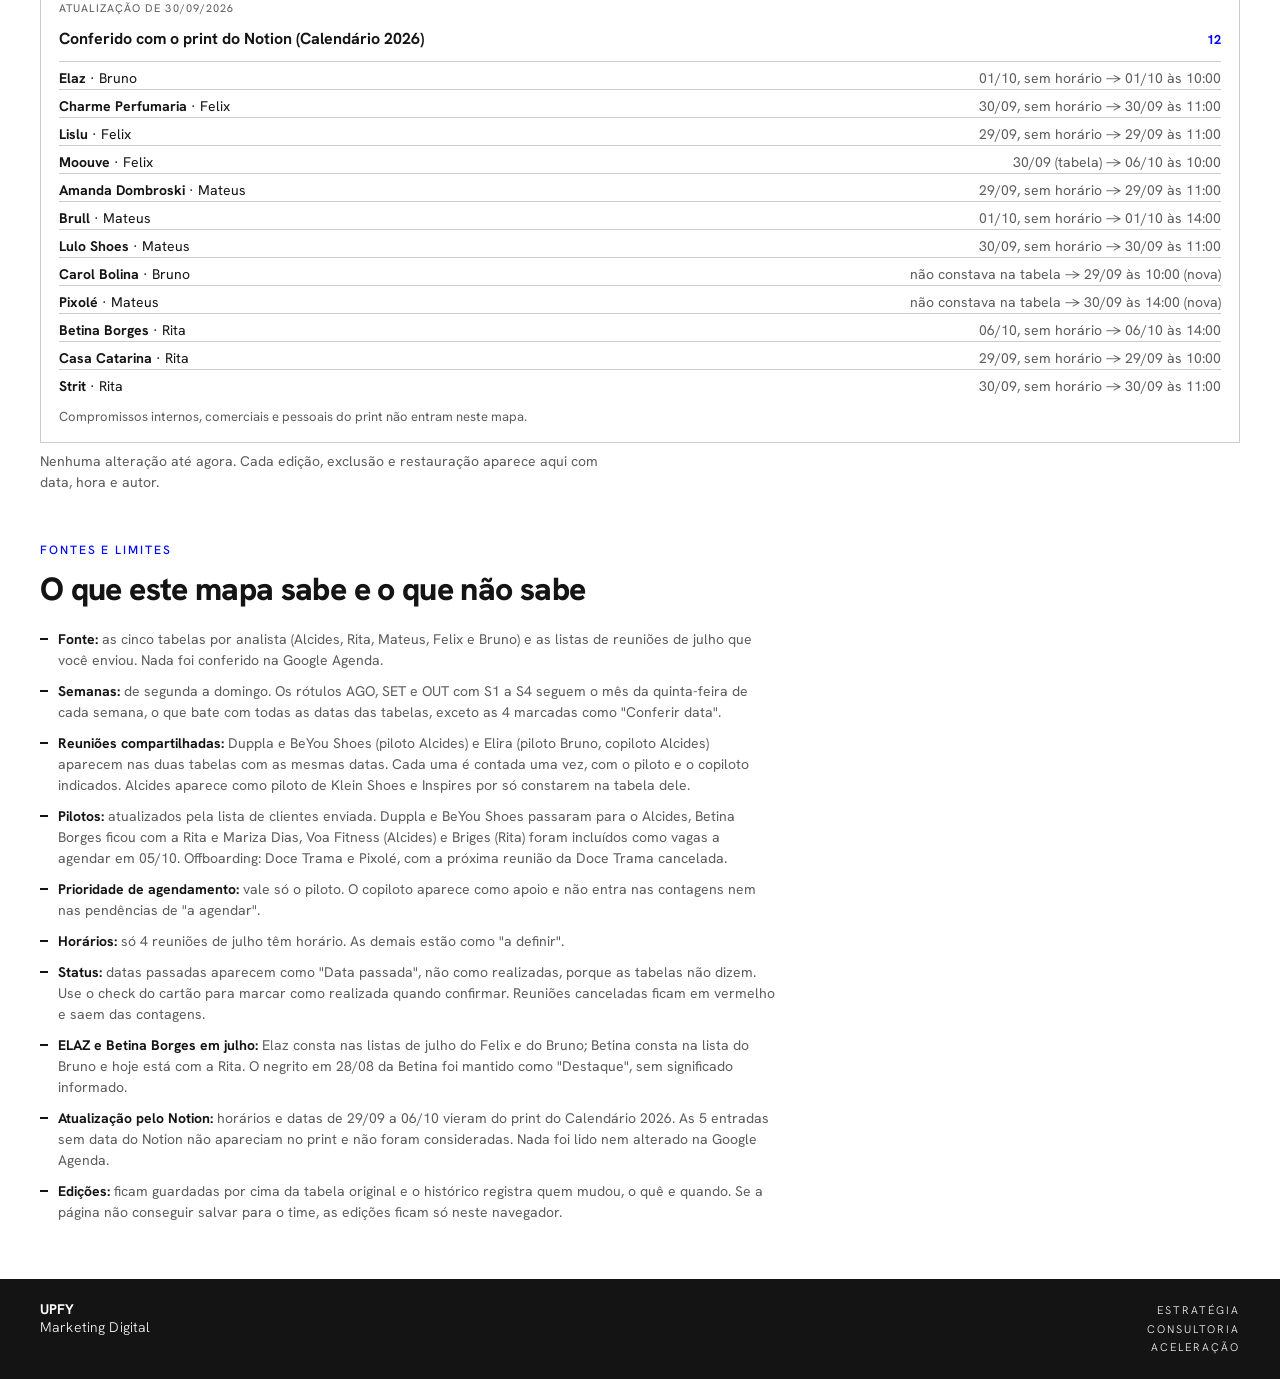
==== commit 7da5cba2: "Modo mês vigente e arrastar para rolar semanas; corrige largura do quadro Co-Authored-By: Claude Son" ====
--- a/mapa-reunioes-upfy.html
+++ b/mapa-reunioes-upfy.html
@@ -89,12 +89,16 @@
 td.num,th.num{text-align:right}
 
 /* Quadro: um callout por analista, semanas em linha horizontal */
-.board{margin-top:18px;display:grid;gap:22px}
+.board{margin-top:18px;display:grid;grid-template-columns:minmax(0,1fr);gap:22px}
+.callout{min-width:0}
 .callout{border:1px solid var(--line);border-left:6px solid var(--accent);background:var(--bg)}
 .co-head{display:flex;flex-wrap:wrap;align-items:baseline;gap:4px 16px;padding:14px 18px;background:var(--surface);border-bottom:1px solid var(--line)}
 .co-head b{font-size:22px;font-weight:800;letter-spacing:-.01em}
 .co-head small{color:var(--muted);font-size:13px}
 .co-head .co-n{margin-left:auto;font-variant-numeric:tabular-nums;font-size:13px;color:var(--accent-ink);font-weight:700}
+.weeks{cursor:grab}
+body.dragging,body.dragging *{cursor:grabbing!important;user-select:none!important}
+#b-month[aria-pressed="true"]{background:var(--fg);color:var(--bg);border-color:var(--fg)}
 .weeks{display:flex;overflow-x:auto;overscroll-behavior-x:contain}
 .wk-col{flex:0 0 var(--col-o);width:var(--col-o);display:flex;flex-direction:column;border-right:1px solid var(--line)}
 .wk-col.foc{flex-basis:var(--col-f);width:var(--col-f)}
@@ -203,6 +207,7 @@
 <div class="bar">
   <div class="wrap">
     <div class="chips" id="chips" role="group" aria-label="Filtrar por analista"></div>
+    <button class="btn ghost" id="b-month" aria-pressed="false" title="Mostra só as semanas do mês atual nos quadros">Só o mês vigente</button>
     <button class="btn ghost" id="b-focus">Ir para esta semana</button>
     <span class="sp"></span>
     <span class="sync" id="sync" data-s="wait"><i></i><span>Conectando</span></span>
@@ -296,6 +301,8 @@
 var hist = [];
 var DB = null, USER = null, UID = "", RO = false, mode = "wait";
 var filter = "Todos";
+var monthOnly = false, MKEY = "upfy-mapa-reunioes-mes";
+try{monthOnly=localStorage.getItem(MKEY)==="1"}catch(e){}
 var clientMode = false, lsOK = true;
 var editing = null, preset = null, delArmed = false, drawerOpen = false;
 var baseMap = {}; BASE.forEach(function(b){baseMap[b.id]=b});
@@ -439,6 +446,7 @@
 }
 function boardHTML(ms,cols){
   var lanes=filter==="Todos"?ANALISTAS:[filter],bad=conflicts(ms),h="";
+  if(monthOnly){var ym=TODAY.slice(0,7);cols=cols.filter(function(c){return c.key!=="jul"&&addDays(c.key,3).slice(0,7)===ym})}
   lanes.forEach(function(a){
     var own=ms.filter(function(m){return m.analista===a&&colOf(m)!=="jul"&&active(m)}),cl={};own.forEach(function(m){cl[m.cliente]=1});
     var pend=ms.filter(function(m){return m.analista===a&&!m.data&&active(m)}).length;
@@ -522,11 +530,12 @@
   document.getElementById("global").innerHTML=globalHTML(ms,cols);
   b.innerHTML=boardHTML(ms,cols);
   if(keepScroll!==false){Array.prototype.forEach.call(b.querySelectorAll(".weeks"),function(w,i){w.scrollLeft=sx[i]||0});window.scrollTo(window.scrollX,sy)}
-  document.getElementById("hint").textContent=RO?"Somente leitura: você pode ver o mapa, mas não editar.":"Dica: clique em uma reunião para editar. Em \"+ Adicionar\" você cria uma vaga \"a agendar\" naquela semana.";
+  document.getElementById("hint").textContent=RO?"Somente leitura: você pode ver o mapa, mas não editar.":"Dica: clique em uma reunião para editar. Arraste as semanas com o mouse para os lados, sem usar a barra de rolagem. Em \"+ Adicionar\" você cria uma vaga \"a agendar\" naquela semana.";
   document.getElementById("riscos").innerHTML=riscosHTML(ms);
   document.getElementById("historico").innerHTML=histHTML(ms,histNames);
   document.getElementById("fontes").innerHTML=fontesHTML();
   document.getElementById("chips").innerHTML=["Todos"].concat(ANALISTAS).map(function(a){return '<button class="chip" data-f="'+a+'" aria-pressed="'+(a===filter)+'">'+a+"</button>"}).join("");
+  var bm=document.getElementById("b-month");bm.setAttribute("aria-pressed",monthOnly);bm.textContent=monthOnly?"Mostrar todas as semanas":"Só o mês vigente";
   document.getElementById("b-new").disabled=RO;$("b-client").disabled=RO;$("b-imp").disabled=RO||mode==="shared";
   var sy2=document.getElementById("sync");sy2.setAttribute("data-s",mode==="shared"?"shared":"x");
   sy2.lastChild.textContent=RO?"Somente leitura":mode==="shared"?"Salvo para o time":mode==="local"?(lsOK?"Salvo neste navegador":"Sem salvar: exporte o backup"):"Conectando";
@@ -690,6 +699,22 @@
   if(e.key==="Escape"&&drawerOpen){closeDrawer();return}
 });
 $("b-focus").addEventListener("click",function(){document.getElementById("detalhe").scrollIntoView({behavior:"smooth",block:"start"});scrollToCol(monday(TODAY))});
+$("b-month").addEventListener("click",function(){monthOnly=!monthOnly;try{localStorage.setItem(MKEY,monthOnly?"1":"0")}catch(e){}render()});
+(function(){
+  var d=null,moved=false;
+  document.addEventListener("mousedown",function(e){
+    if(e.button!==0)return;var w=e.target.closest&&e.target.closest(".weeks");if(!w)return;
+    d={w:w,x:e.clientX,l:w.scrollLeft,on:false};
+  });
+  document.addEventListener("mousemove",function(e){
+    if(!d)return;var dx=e.clientX-d.x;
+    if(!d.on){if(Math.abs(dx)<5)return;d.on=true;document.body.classList.add("dragging")}
+    d.w.scrollLeft=d.l-dx;
+  });
+  function end(){if(!d)return;moved=d.on;d=null;document.body.classList.remove("dragging");if(moved)setTimeout(function(){moved=false},0)}
+  document.addEventListener("mouseup",end);window.addEventListener("blur",end);
+  document.addEventListener("click",function(e){if(moved){e.stopPropagation();e.preventDefault();moved=false}},true);
+})();
 $("b-client").addEventListener("click",function(){if(RO)return;openDrawer(null,{cliente:true})});
 $("b-exp").addEventListener("click",exportBackup);
 $("b-imp").addEventListener("click",function(){$("f-imp").click()});
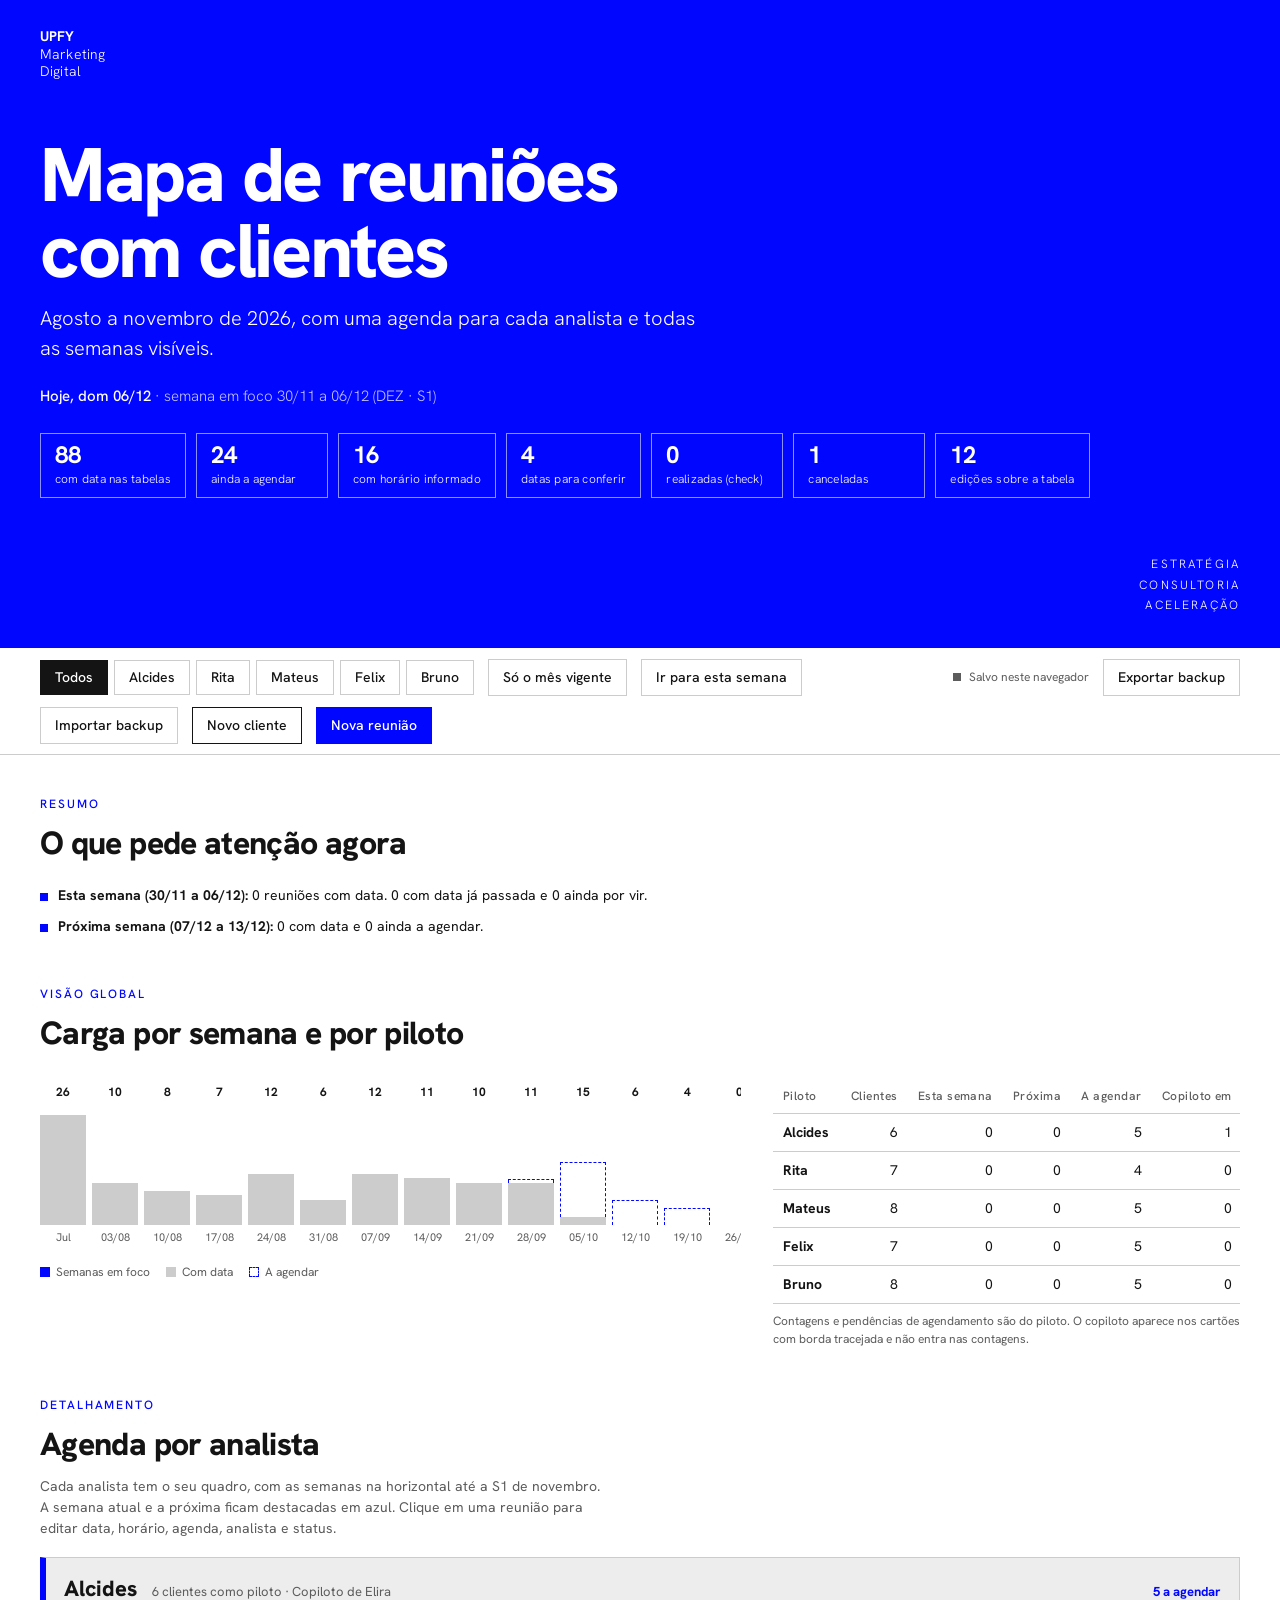
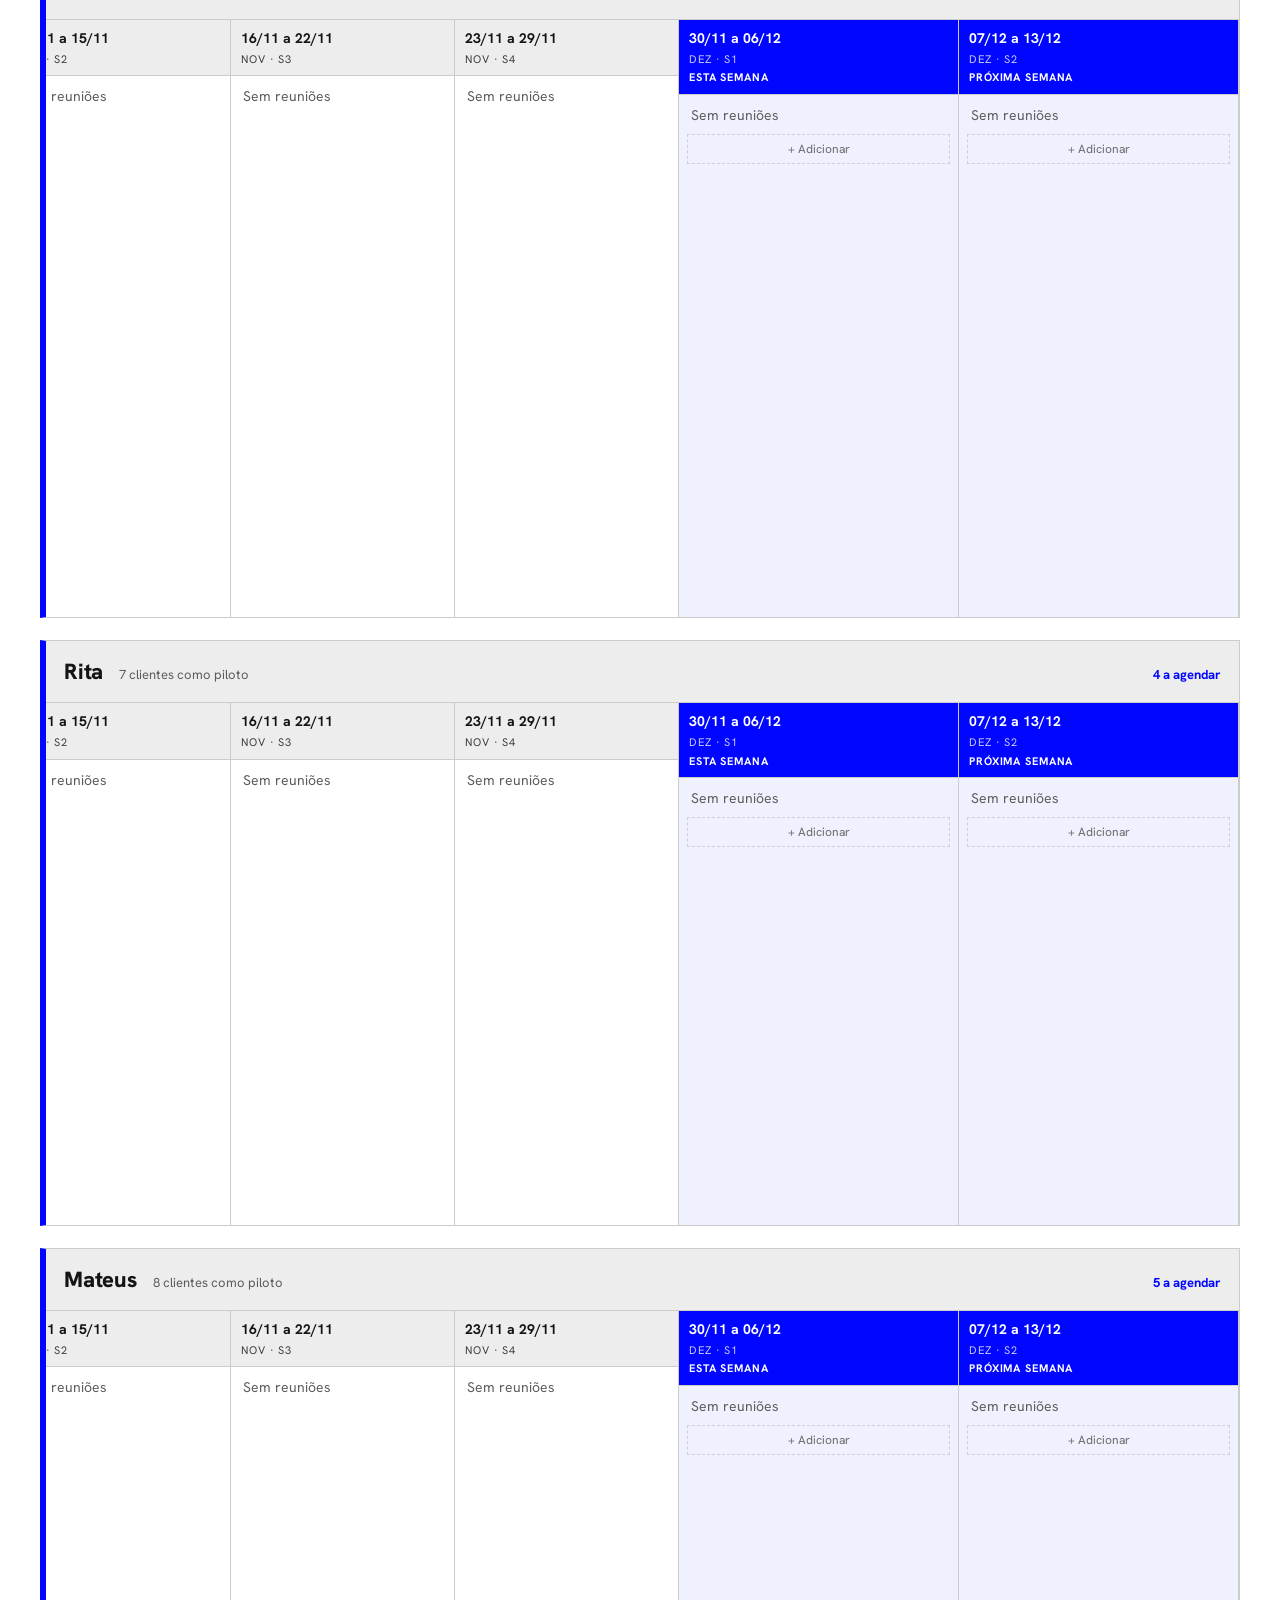
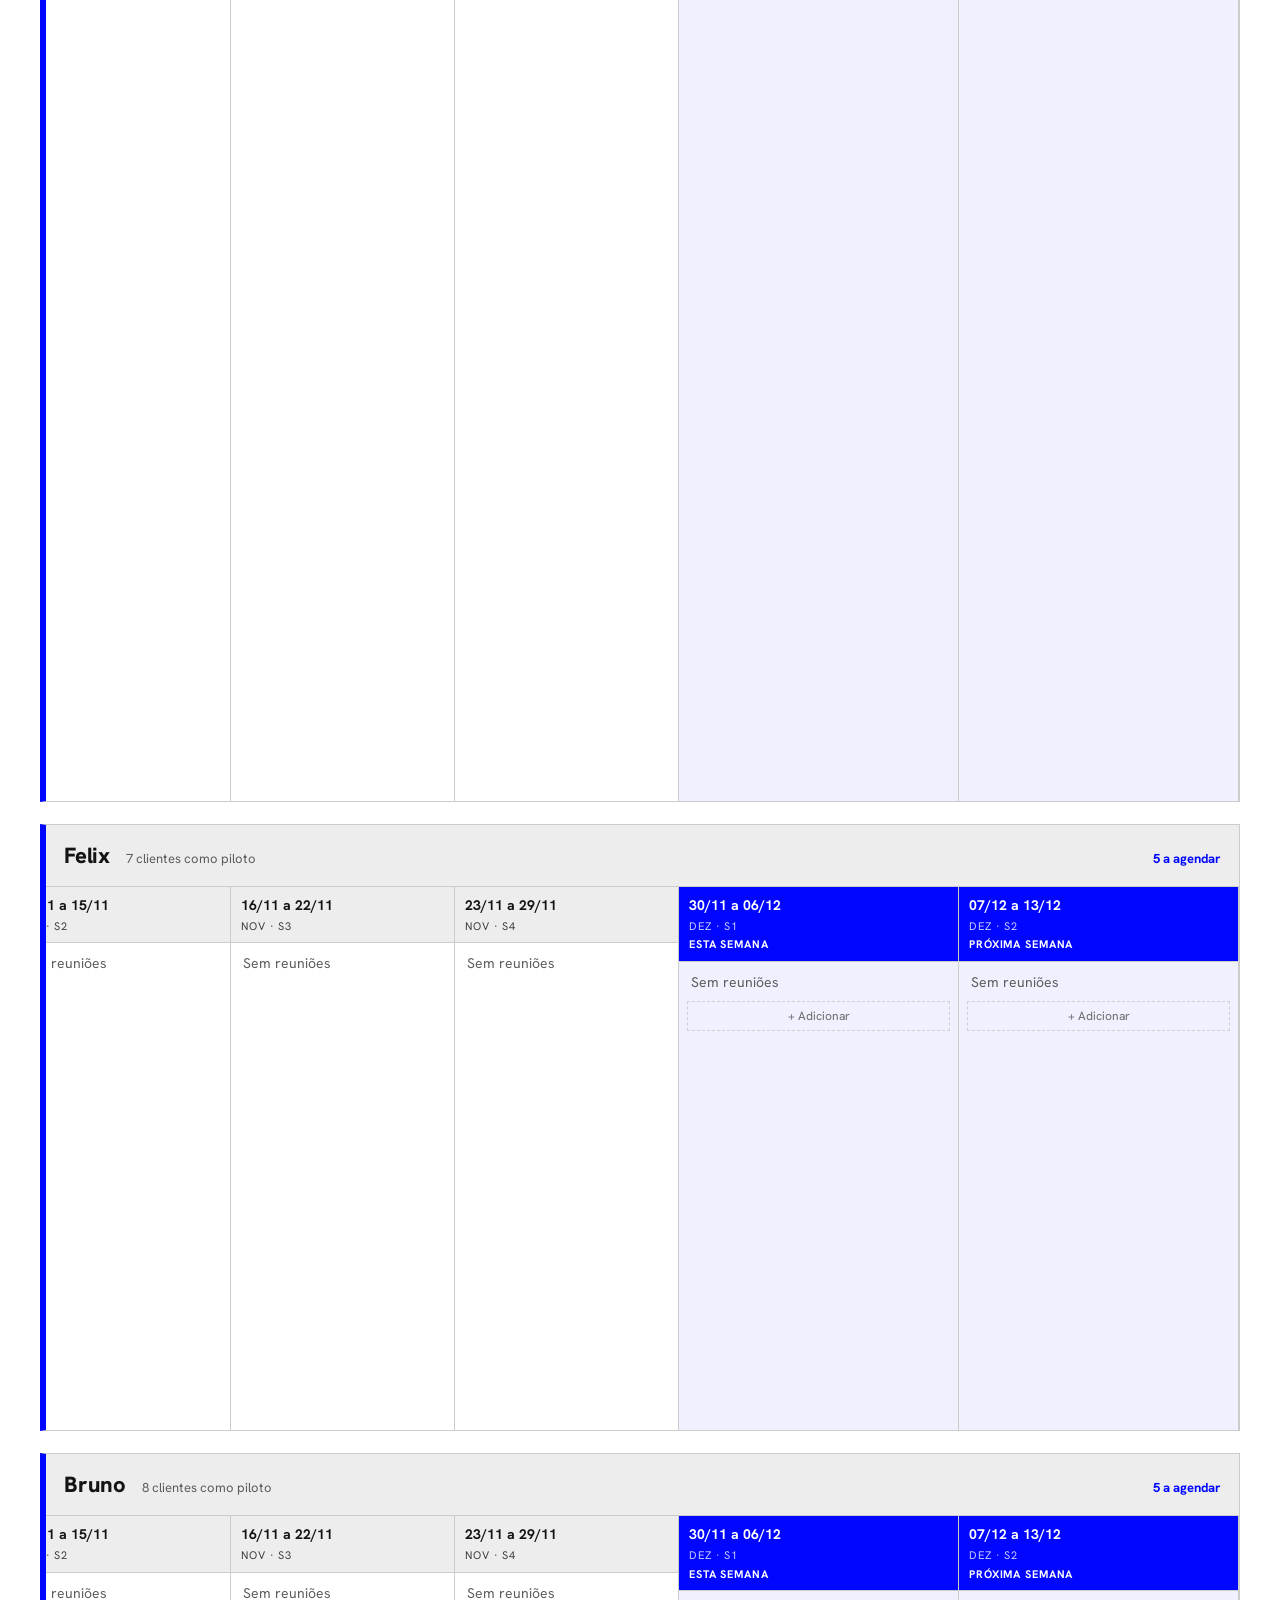
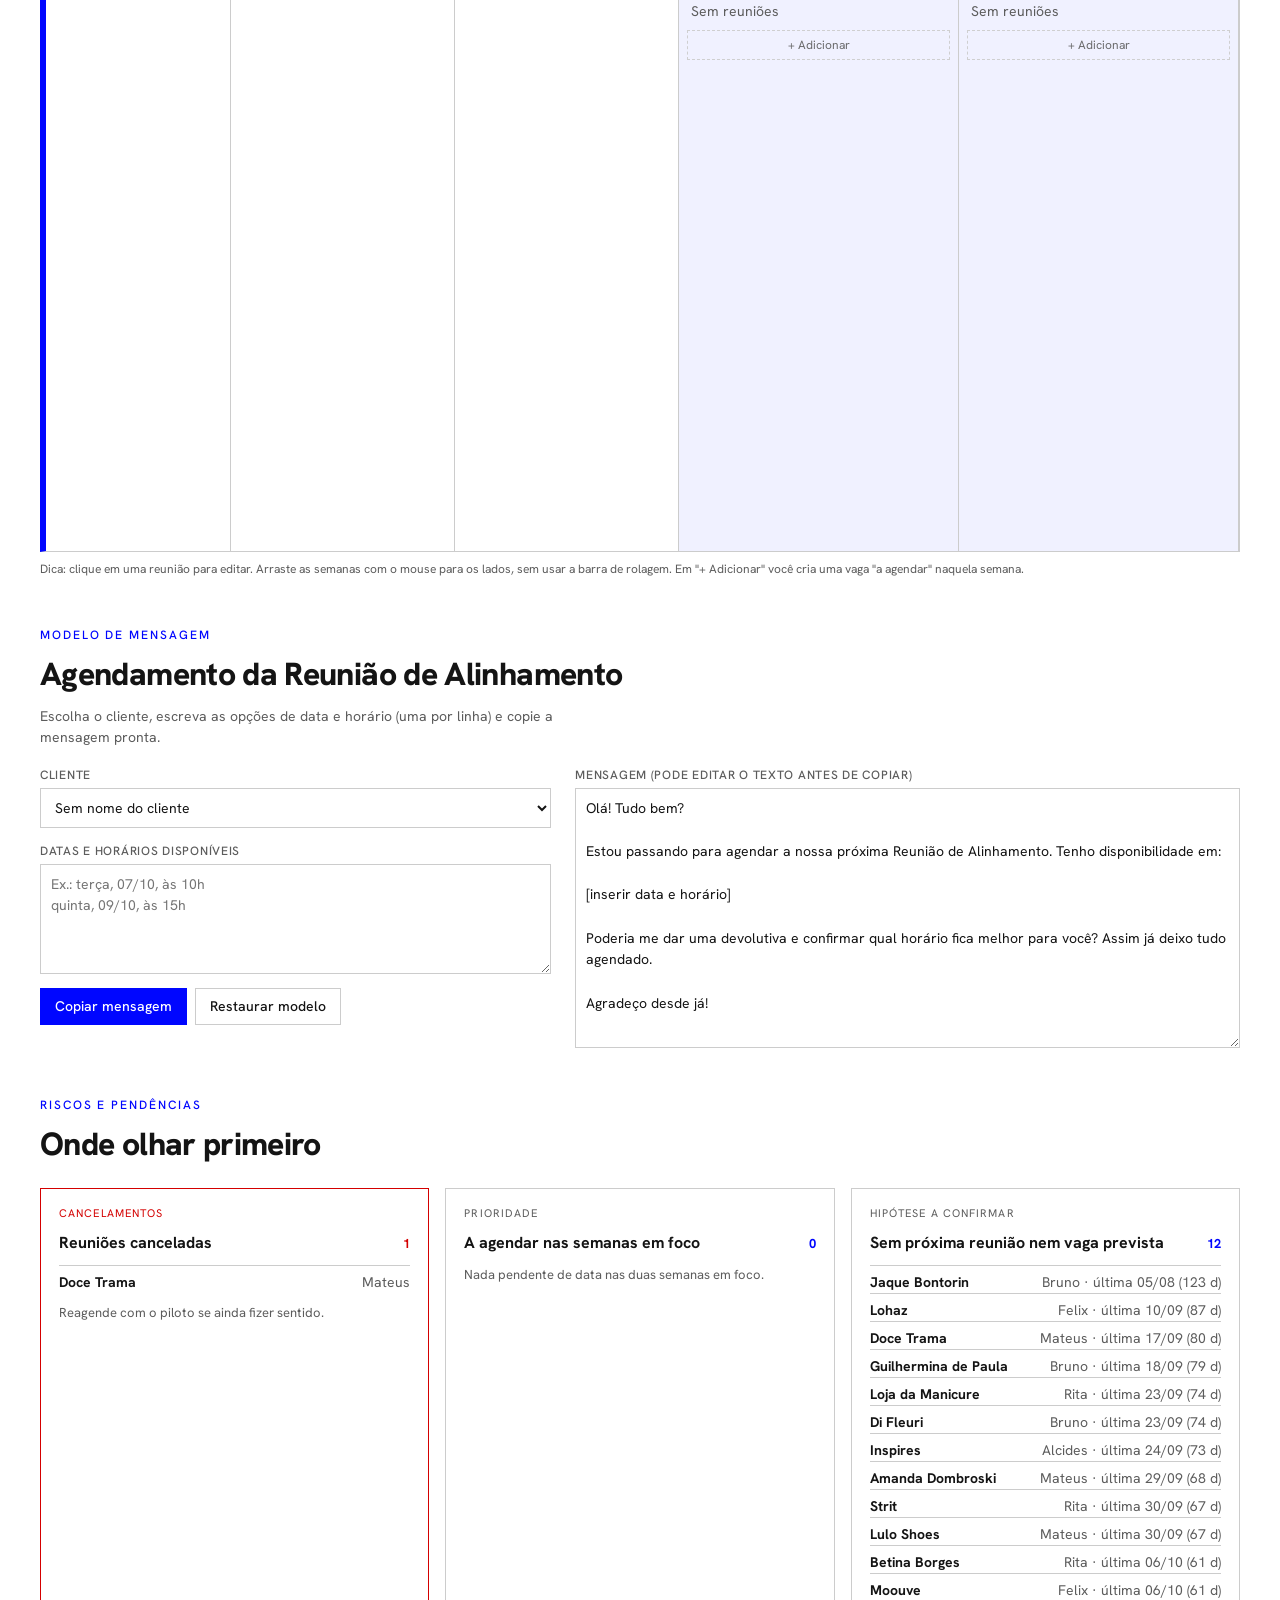
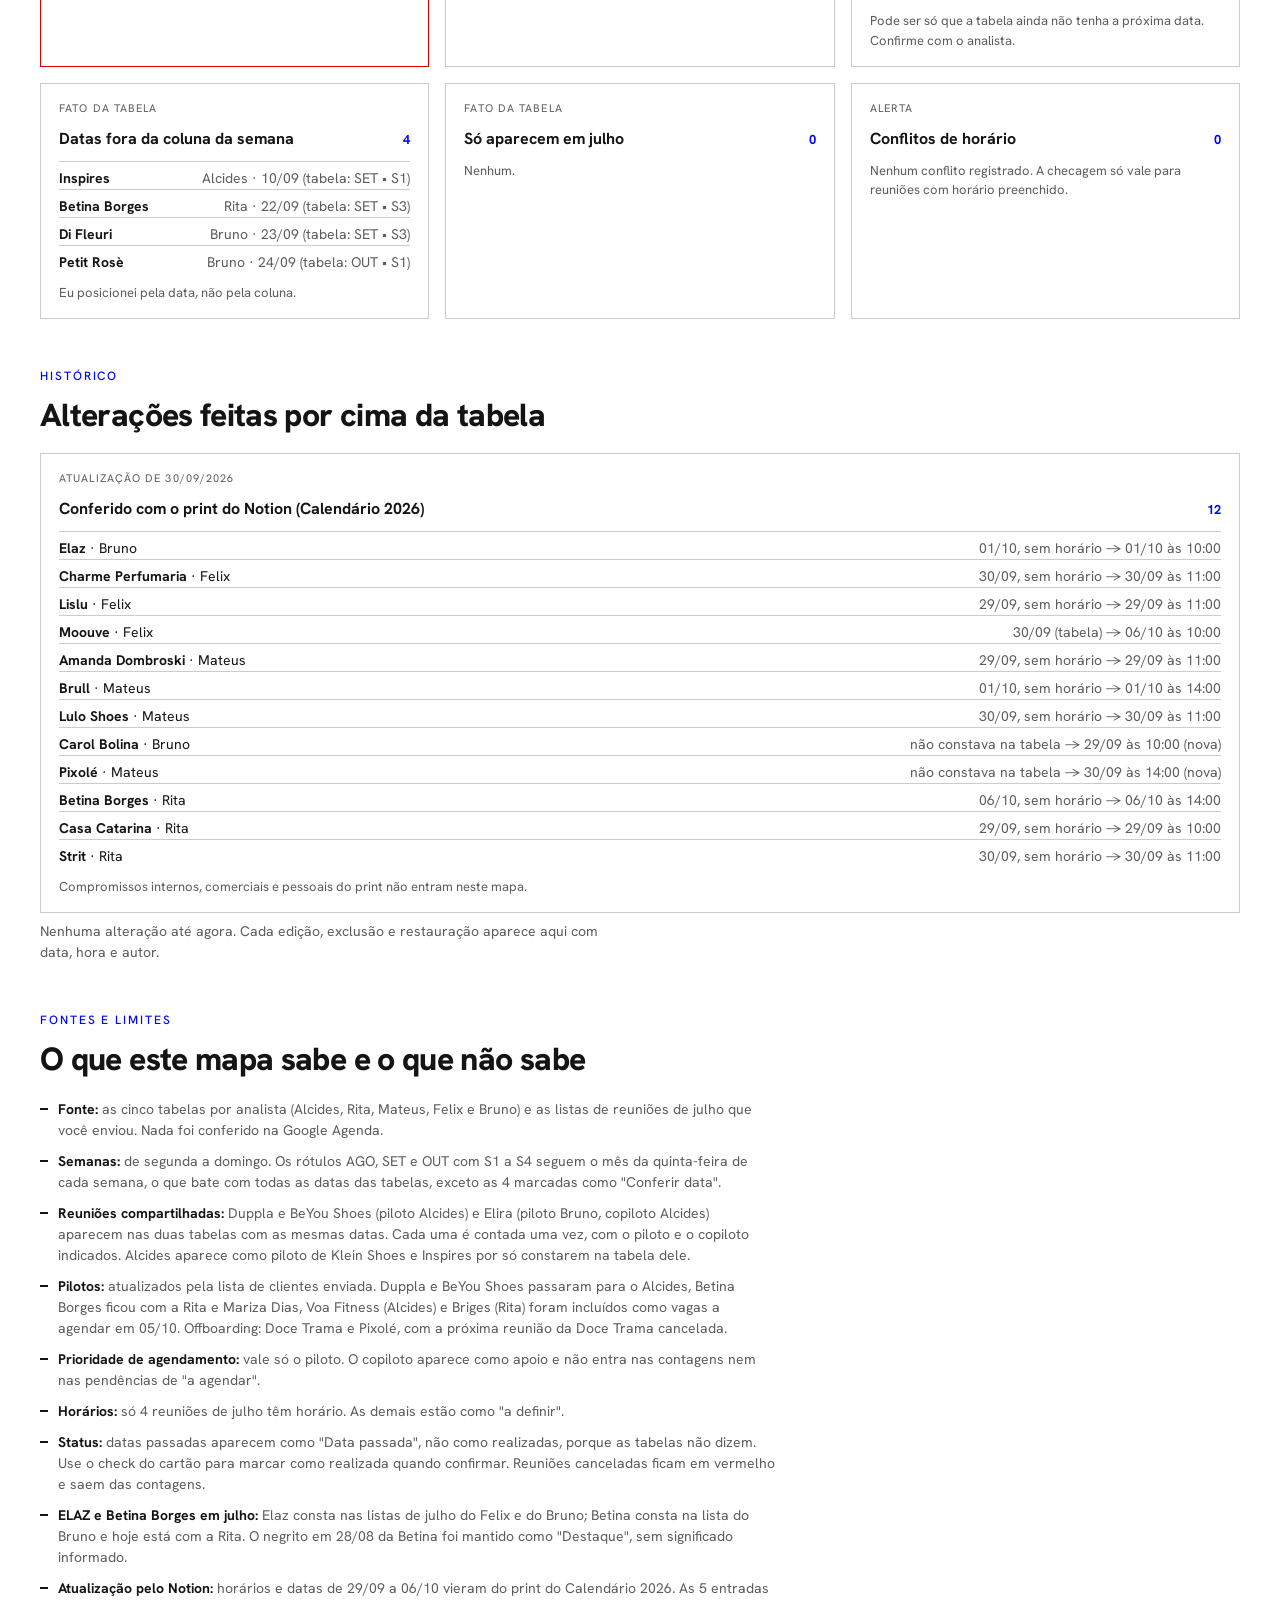
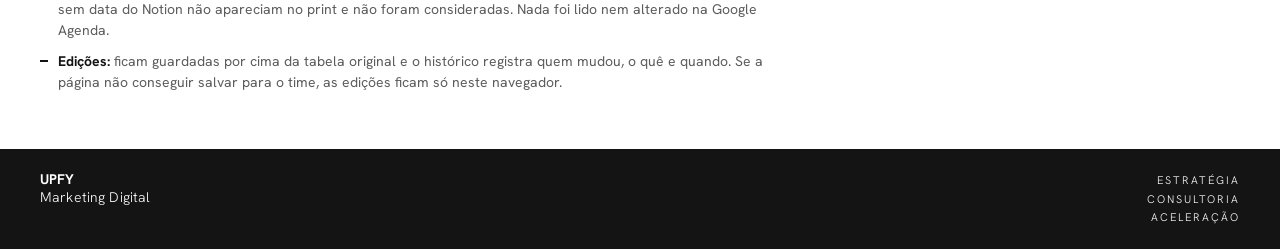
==== commit 9d049124: "Adiciona modelo de mensagem de agendamento da Reunião de Alinhamento Co-Authored-By: Claude Sonnet 5" ====
--- a/mapa-reunioes-upfy.html
+++ b/mapa-reunioes-upfy.html
@@ -147,6 +147,14 @@
 .cell.foc .add{opacity:.9}
 .hint{font-size:12px;color:var(--muted);margin-top:8px}
 
+/* Modelo de mensagem */
+.tpl{display:grid;grid-template-columns:minmax(0,1fr) minmax(0,1.3fr);gap:24px;margin-top:18px}
+.tpl-in{display:grid;gap:14px;align-content:start}
+.tpl-btns{display:flex;flex-wrap:wrap;gap:8px}
+.tpl .f select,.tpl .f textarea{border:1px solid var(--line);background:var(--bg);padding:9px 10px;width:100%;border-radius:0}
+.tpl .f textarea{min-height:110px;resize:vertical}
+.tpl-out{min-height:260px!important;line-height:1.55}
+@media (max-width:760px){.tpl{grid-template-columns:minmax(0,1fr)}}
 /* Riscos */
 .risks{display:grid;grid-template-columns:repeat(auto-fit,minmax(min(100%,300px),1fr));gap:16px;margin-top:20px}
 .risk{border:1px solid var(--line);padding:16px 18px;display:grid;gap:10px;align-content:start}
@@ -228,6 +236,19 @@
     <p class="lead">Cada analista tem o seu quadro, com as semanas na horizontal até a S1 de novembro. A semana atual e a próxima ficam destacadas em azul. Clique em uma reunião para editar data, horário, agenda, analista e status.</p>
     <div class="board" id="board" aria-label="Agenda de reuniões por analista"></div>
     <p class="hint" id="hint"></p>
+  </section>
+  <section id="modelo">
+    <p class="eyebrow">Modelo de mensagem</p>
+    <h2>Agendamento da Reunião de Alinhamento</h2>
+    <p class="lead">Escolha o cliente, escreva as opções de data e horário (uma por linha) e copie a mensagem pronta.</p>
+    <div class="tpl">
+      <div class="tpl-in">
+        <div class="f"><label for="t-cli">Cliente</label><select id="t-cli"></select></div>
+        <div class="f"><label for="t-slots">Datas e horários disponíveis</label><textarea id="t-slots" placeholder="Ex.: terça, 07/10, às 10h&#10;quinta, 09/10, às 15h"></textarea></div>
+        <div class="tpl-btns"><button class="btn primary" id="t-copy" type="button">Copiar mensagem</button><button class="btn ghost" id="t-reset" type="button">Restaurar modelo</button></div>
+      </div>
+      <div class="f"><label for="t-out">Mensagem (pode editar o texto antes de copiar)</label><textarea id="t-out" class="tpl-out"></textarea></div>
+    </div>
   </section>
   <section id="riscos"></section>
   <section id="historico"></section>
@@ -539,6 +560,7 @@
   document.getElementById("b-new").disabled=RO;$("b-client").disabled=RO;$("b-imp").disabled=RO||mode==="shared";
   var sy2=document.getElementById("sync");sy2.setAttribute("data-s",mode==="shared"?"shared":"x");
   sy2.lastChild.textContent=RO?"Somente leitura":mode==="shared"?"Salvo para o time":mode==="local"?(lsOK?"Salvo neste navegador":"Sem salvar: exporte o backup"):"Conectando";
+  fillModelo();
   resolveNames();
 }
 function scrollToCol(key){
@@ -701,6 +723,30 @@
 $("b-focus").addEventListener("click",function(){document.getElementById("detalhe").scrollIntoView({behavior:"smooth",block:"start"});scrollToCol(monday(TODAY))});
 $("b-month").addEventListener("click",function(){monthOnly=!monthOnly;try{localStorage.setItem(MKEY,monthOnly?"1":"0")}catch(e){}render()});
 (function(){
+  var TK="upfy-mapa-reunioes-modelo",edited=false;
+  function build(){
+    var c=$("t-cli").value,s=$("t-slots").value.trim();
+    var slots=s?s.split(/\n+/).map(function(x){return "• "+x.replace(/^[•\-\s]+/,"")}).join("\n"):"[inserir data e horário]";
+    return "Olá"+(c?", "+c:"")+"! Tudo bem?\n\nEstou passando para agendar a nossa próxima Reunião de Alinhamento. Tenho disponibilidade em:\n\n"+slots+"\n\nPoderia me dar uma devolutiva e confirmar qual horário fica melhor para você? Assim já deixo tudo agendado.\n\nAgradeço desde já!";
+  }
+  function gen(){edited=false;$("t-out").value=build();try{localStorage.setItem(TK,JSON.stringify({c:$("t-cli").value,s:$("t-slots").value}))}catch(e){}}
+  window.fillModelo=function(){
+    var sel=$("t-cli"),cur=sel.value,names={};
+    meetings().forEach(function(m){names[m.cliente]=1});
+    sel.innerHTML='<option value="">Sem nome do cliente</option>'+Object.keys(names).sort(function(a,b){return a.localeCompare(b)}).map(function(n){return '<option value="'+esc(n)+'">'+esc(n)+"</option>"}).join("");
+    sel.value=cur;if(!edited&&!$("t-out").value)gen();
+  };
+  $("t-cli").addEventListener("change",gen);$("t-slots").addEventListener("input",gen);
+  $("t-out").addEventListener("input",function(){edited=true});
+  $("t-reset").addEventListener("click",gen);
+  $("t-copy").addEventListener("click",function(){
+    var v=$("t-out").value;
+    function fb(){$("t-out").select();try{document.execCommand("copy");toast("Mensagem copiada.")}catch(e){toast("Selecione o texto e copie manualmente.")}}
+    if(navigator.clipboard&&navigator.clipboard.writeText)navigator.clipboard.writeText(v).then(function(){toast("Mensagem copiada.")},fb);else fb();
+  });
+  try{var r=JSON.parse(localStorage.getItem(TK)||"null");if(r){window.__tpl=r}}catch(e){}
+})();
+(function(){
   var d=null,moved=false;
   document.addEventListener("mousedown",function(e){
     if(e.button!==0)return;var w=e.target.closest&&e.target.closest(".weeks");if(!w)return;
@@ -729,6 +775,7 @@
 
 /* ---------- início ---------- */
 checkLS();loadLocal();render(false);
+if(window.__tpl){$("t-slots").value=window.__tpl.s||"";$("t-cli").value=window.__tpl.c||"";$("t-slots").dispatchEvent(new Event("input"))}
 setTimeout(function(){scrollToCol(monday(TODAY))},0);
 (function connect(){
   var c=window.claude;
